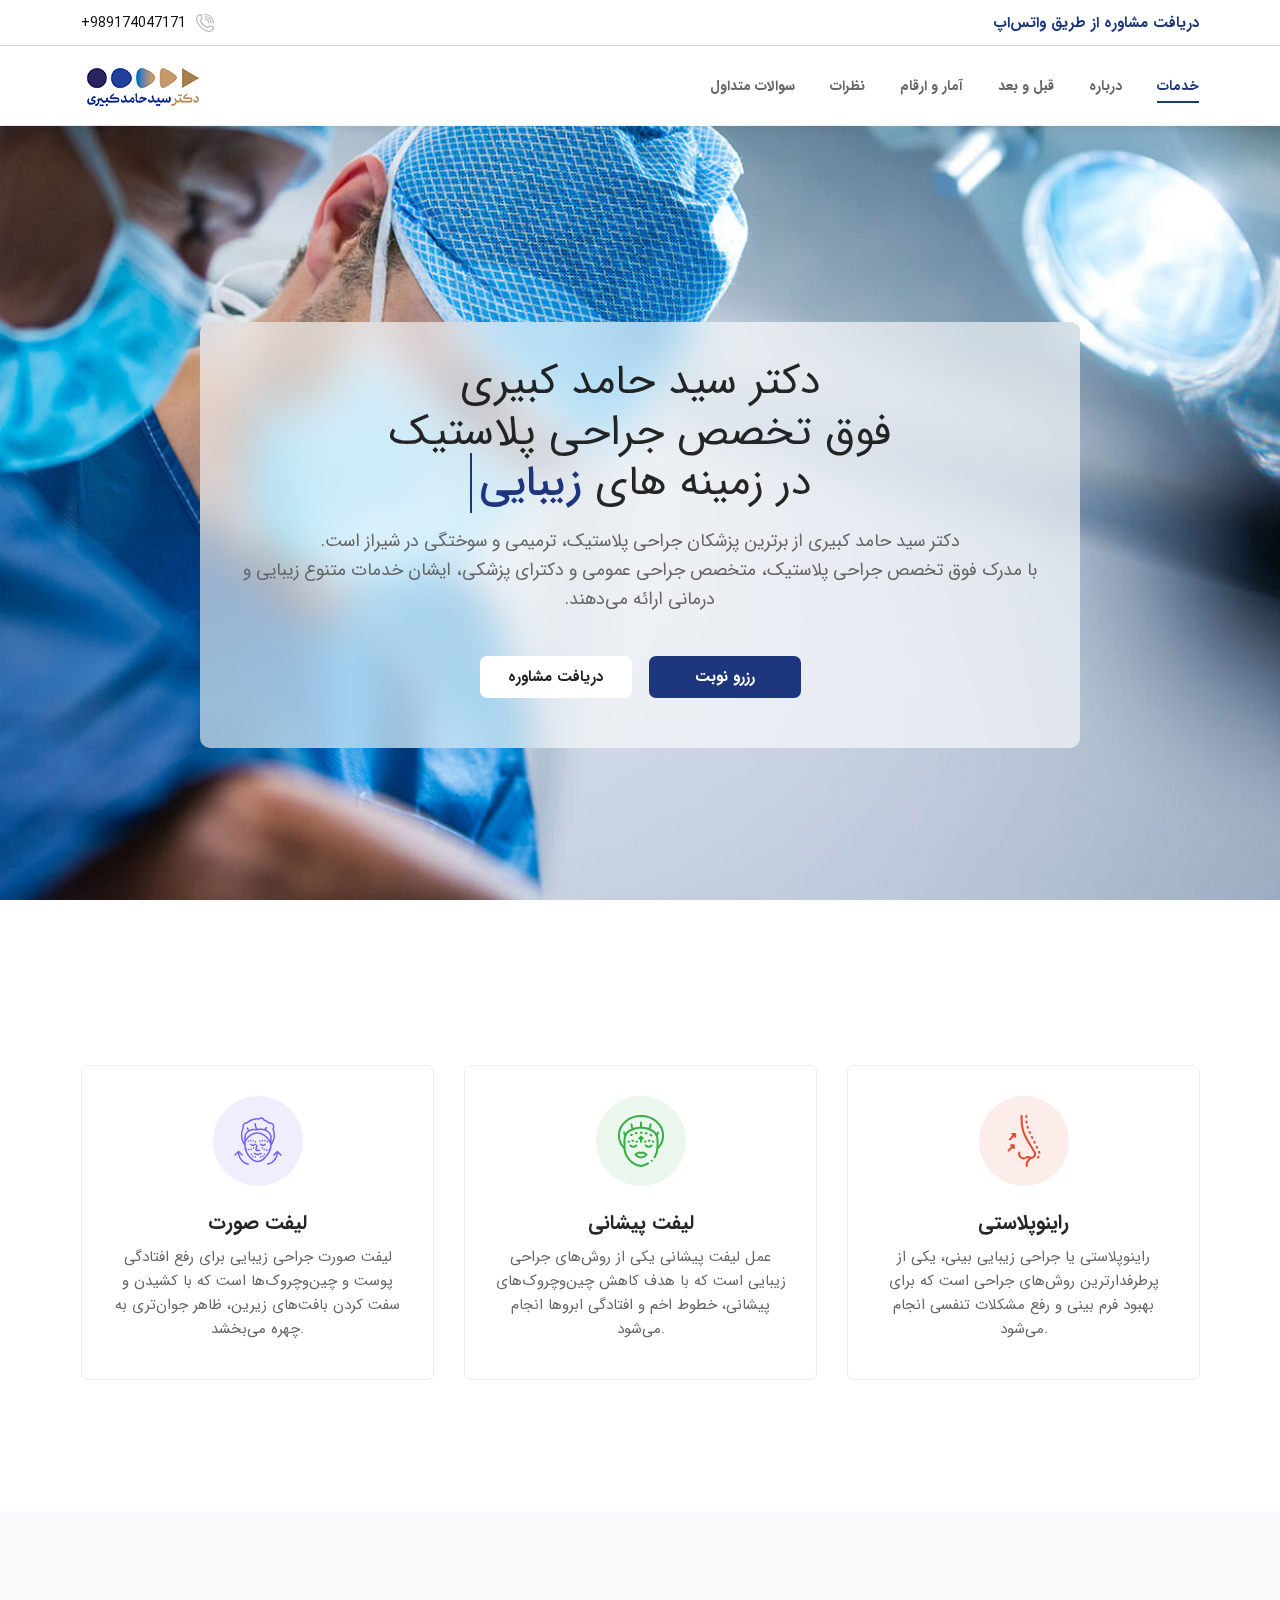
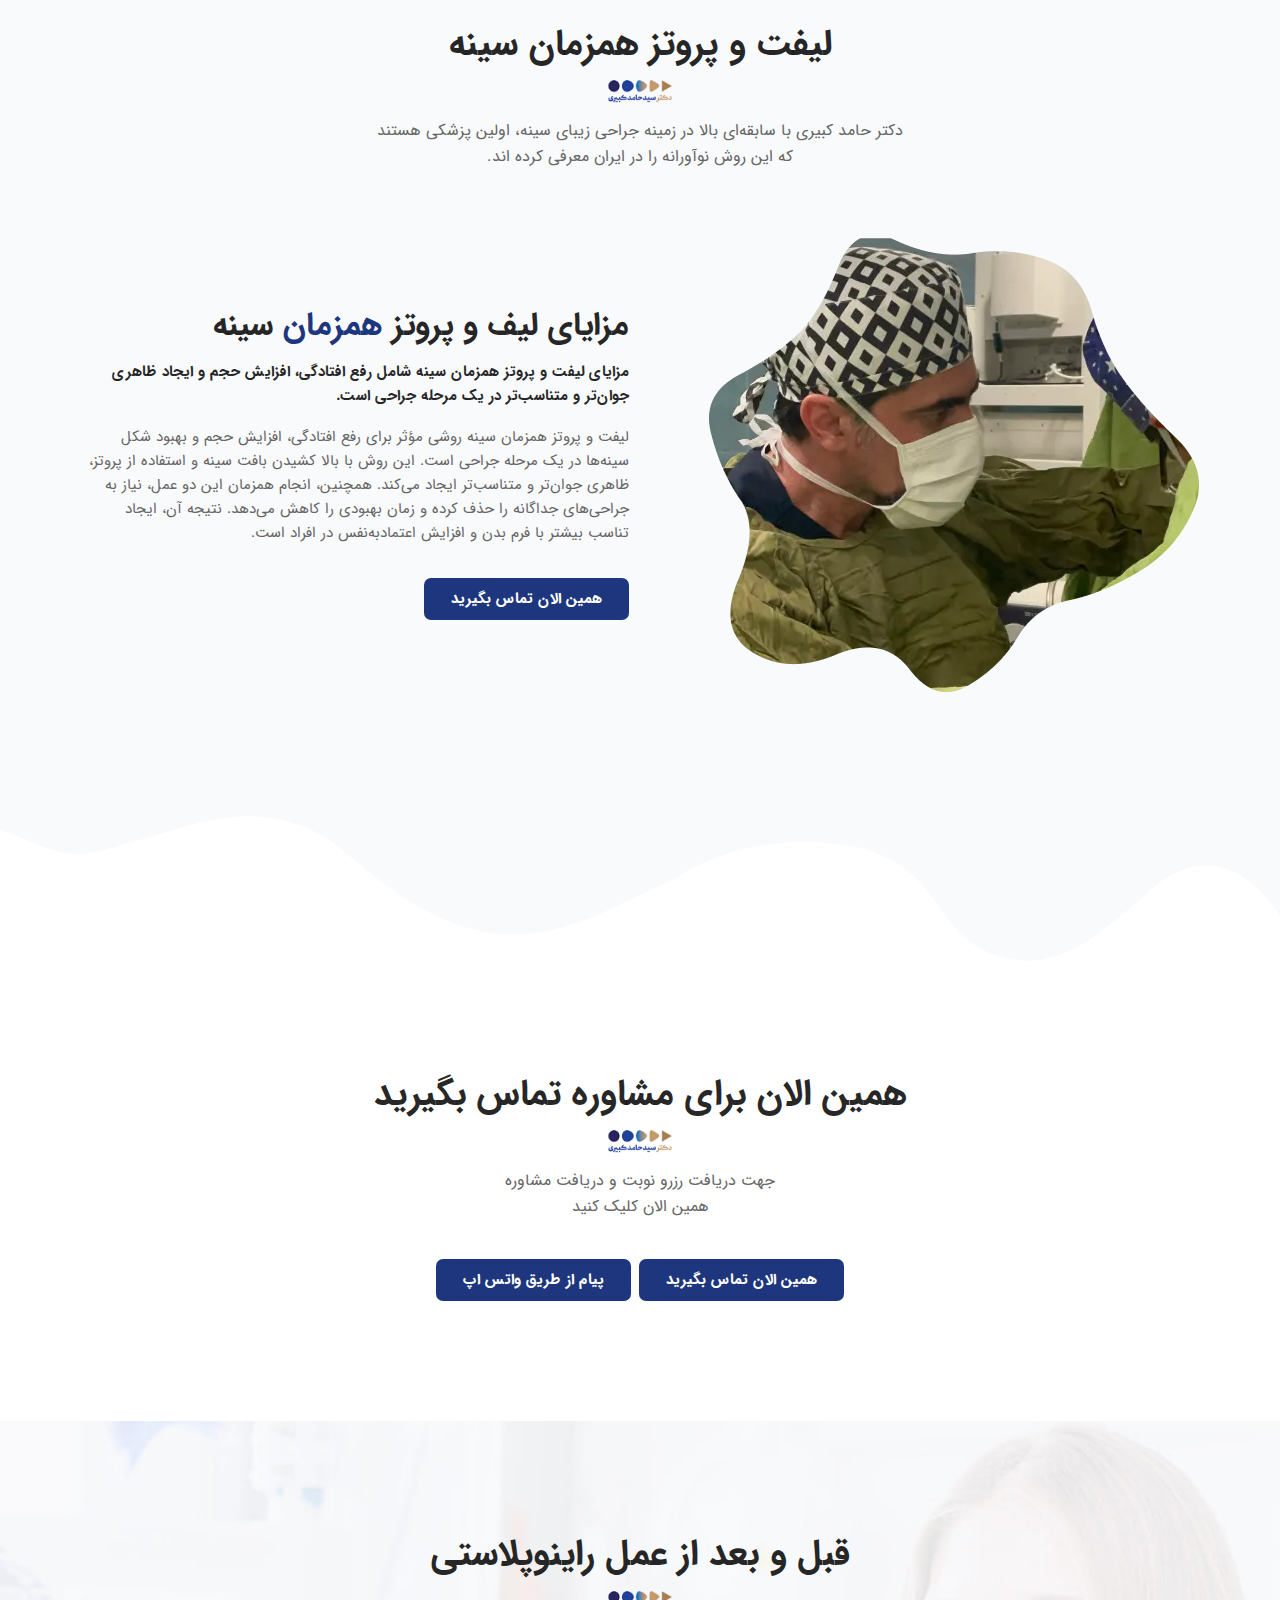
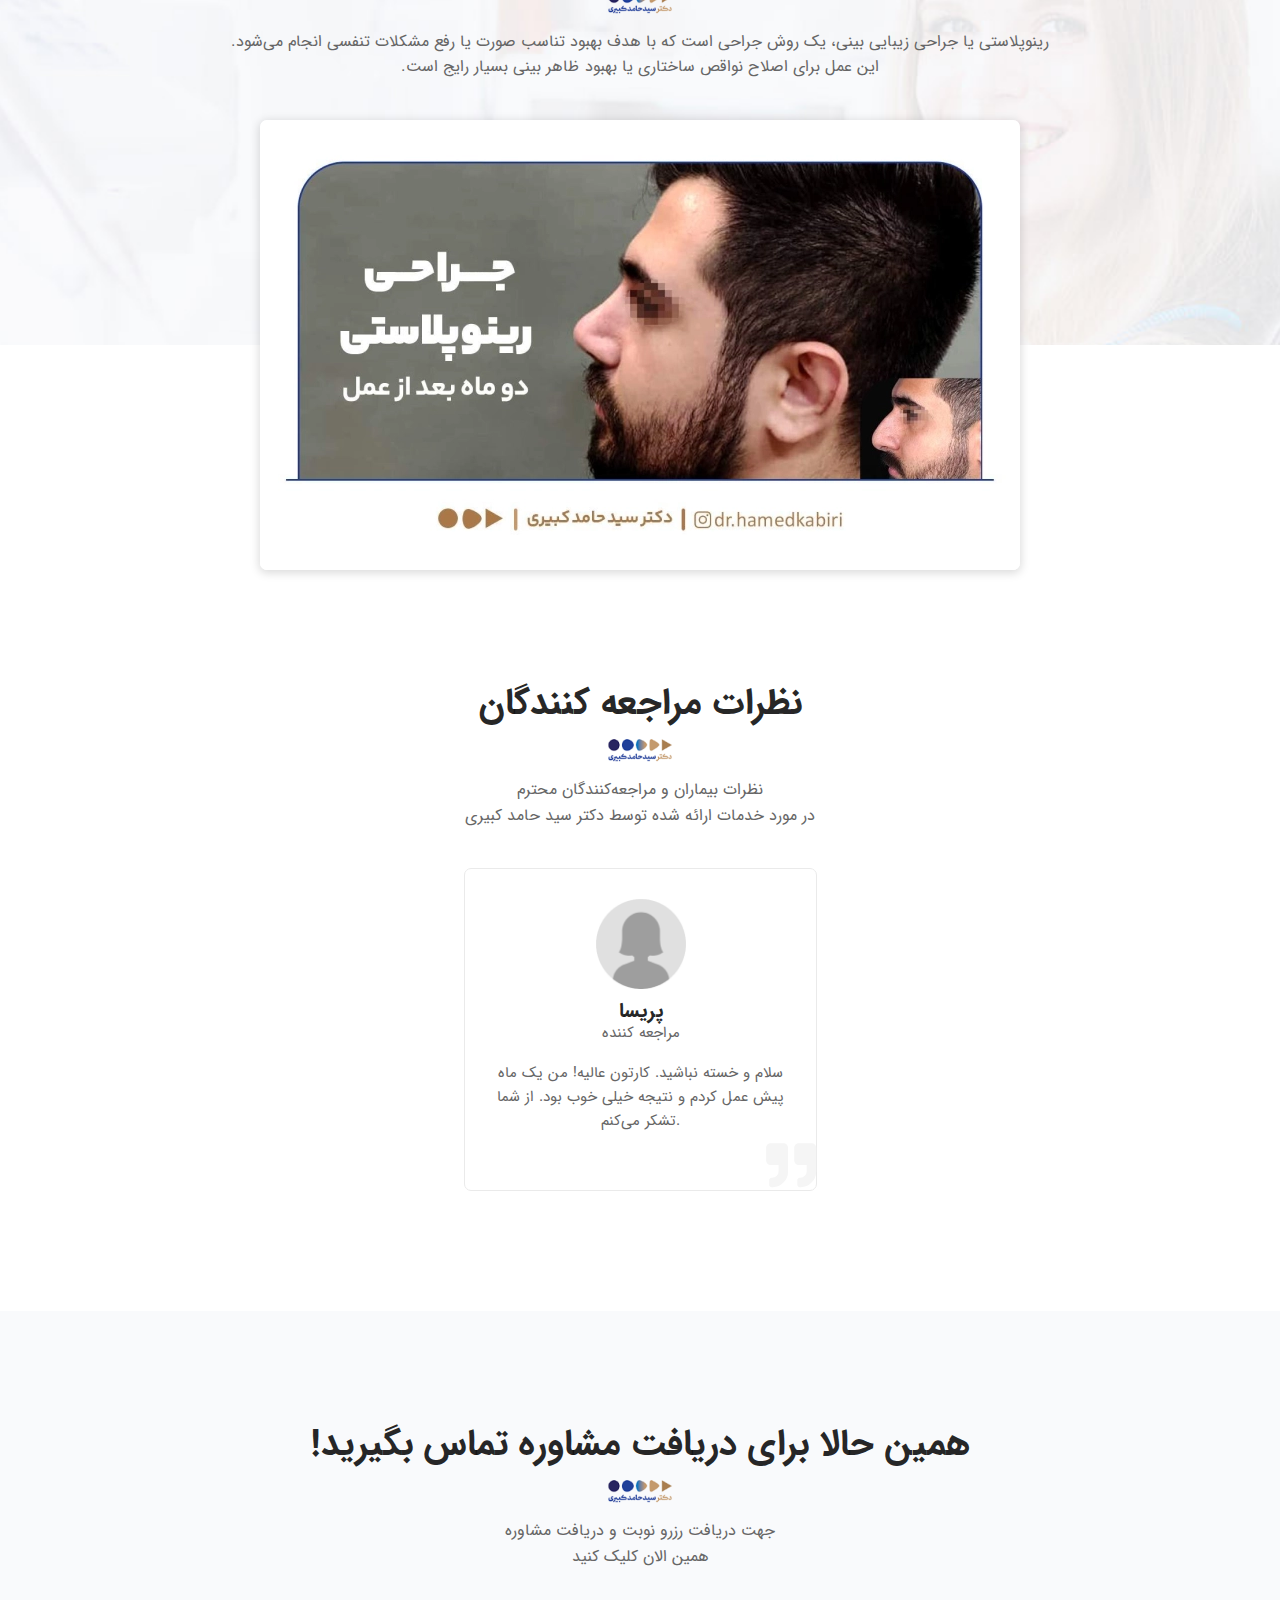
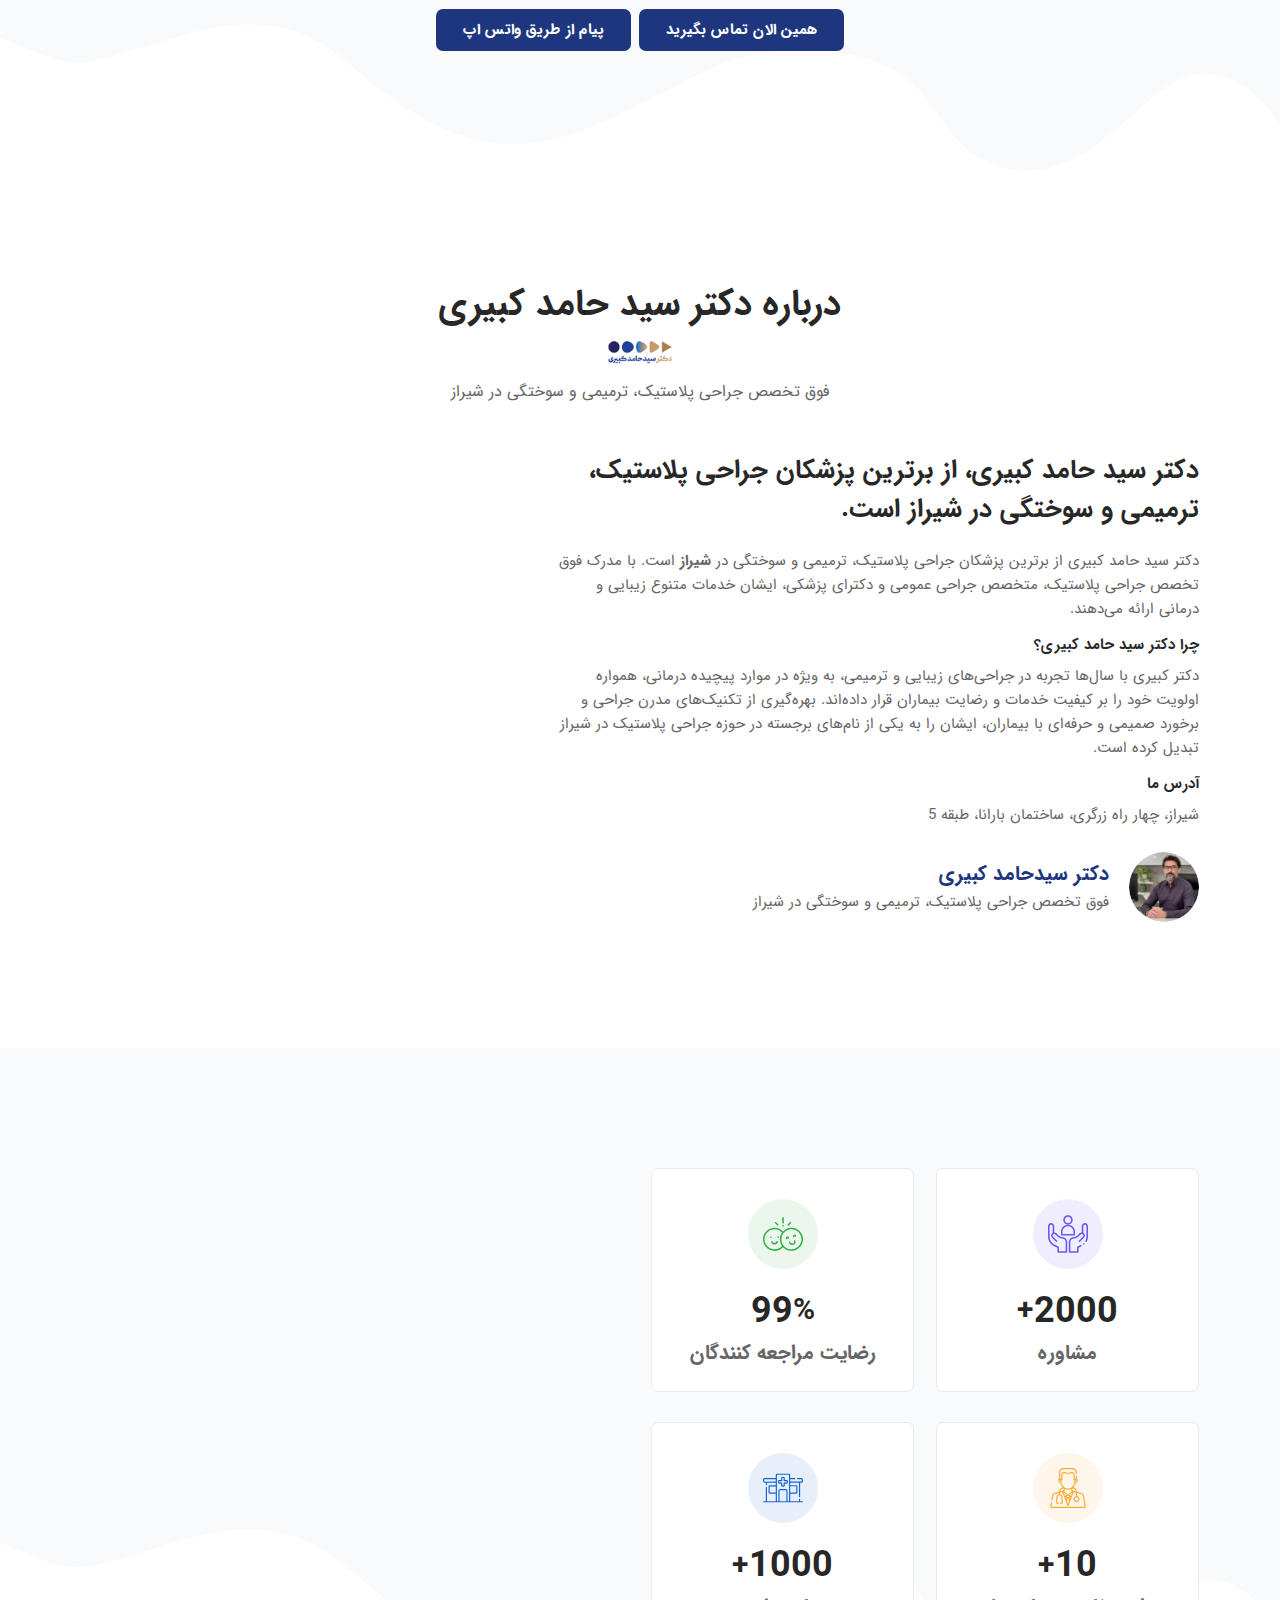
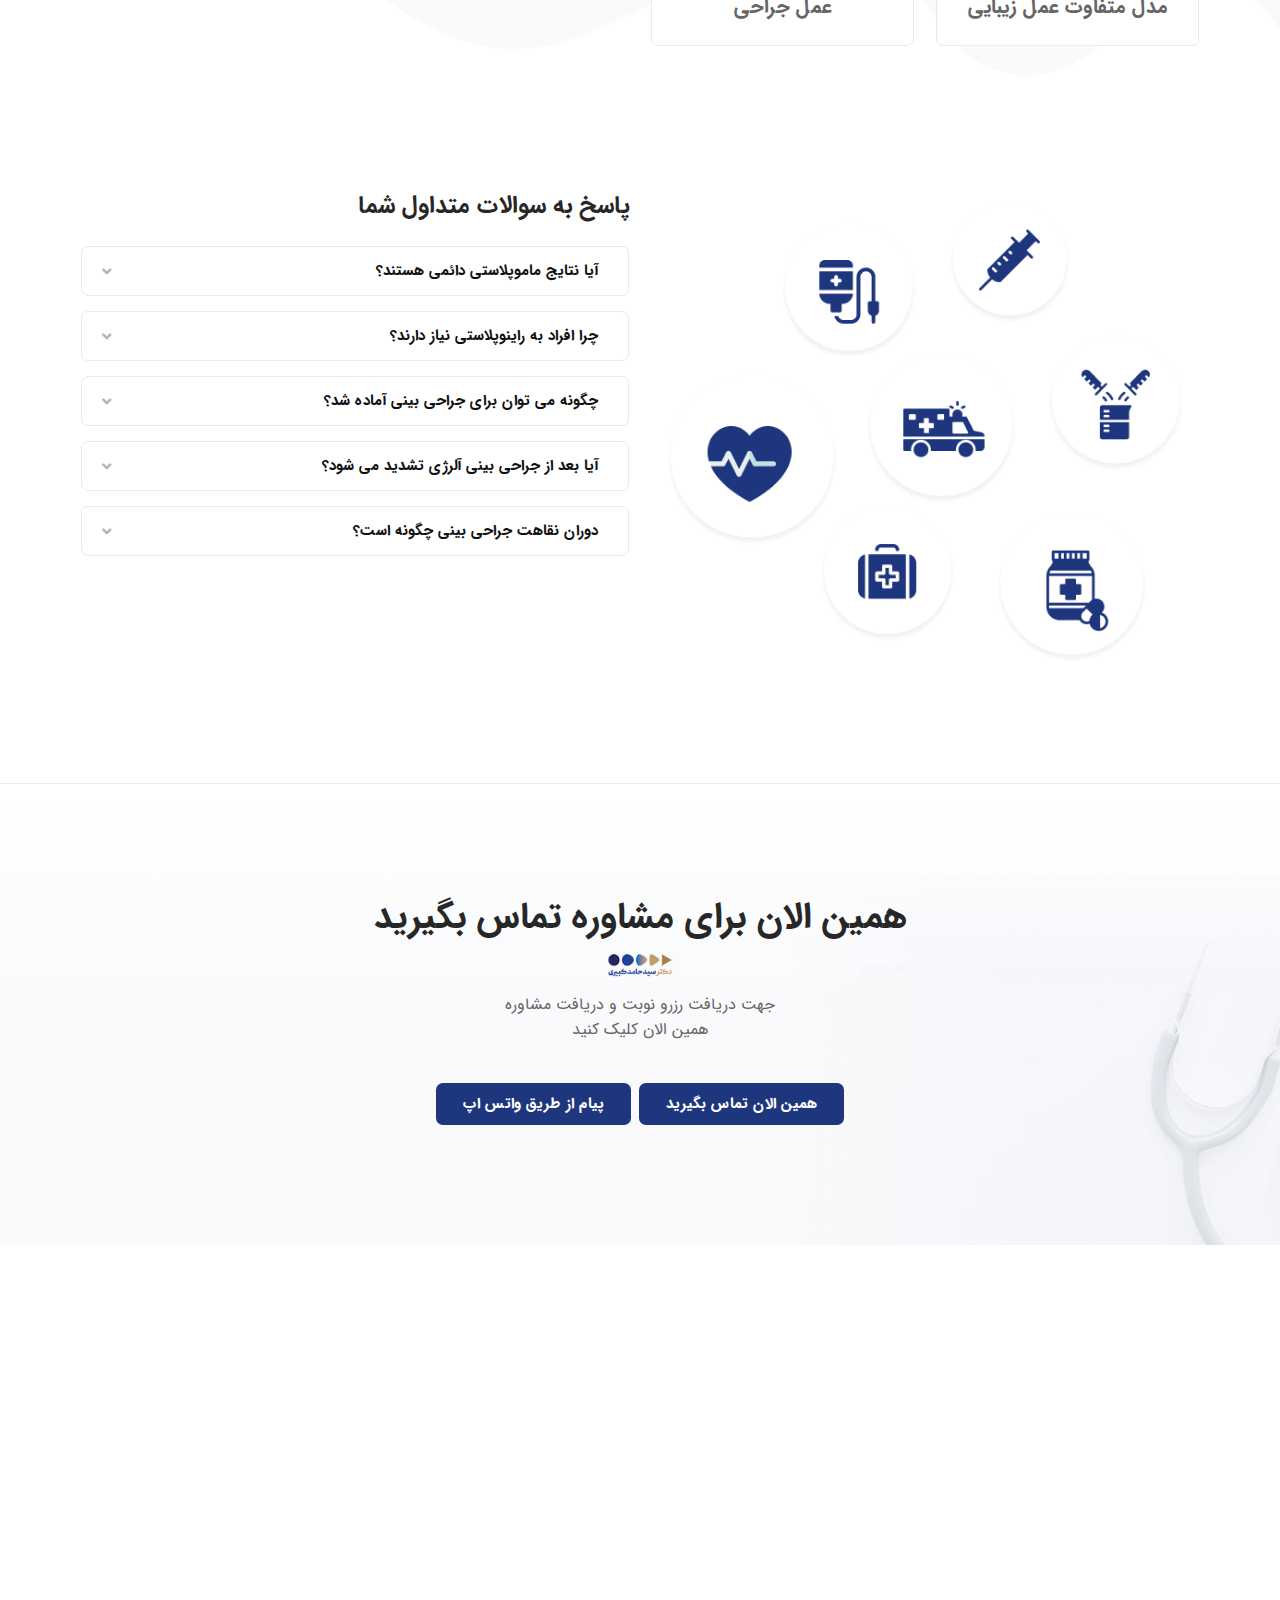
==== index.html @ f605af2a "first commit" ====
<!DOCTYPE html>
<html class="no-js" lang="en">
  <head>
    <!-- Meta Tags -->
    <meta charset="utf-8" />
    <meta http-equiv="x-ua-compatible" content="ie=edge" />
    <meta name="viewport" content="width=device-width, initial-scale=1" />
    <meta name="author" content="" />
    <!-- Page Title -->
    <title>دکتر حامد کبیری | فوق تخصص جراحی پلاستیک شیراز</title>
    <!-- Favicon Icon -->
    <link
      rel="icon"
      type="image/png"
      href="assets/img/favicon-96x96.png"
      sizes="96x96"
    />
    <link rel="icon" type="image/svg+xml" href="./assets/img/favicon.svg" />
    <link rel="shortcut icon" href="./assets/img/favicon.ico" />
    <link
      rel="apple-touch-icon"
      sizes="180x180"
      href="./assets/img/apple-touch-icon.png"
    />
    <meta name="apple-mobile-web-app-title" content="Dr. Kabiri" />
    <link rel="manifest" href="./assets/img/site.webmanifest" />
    <!-- Stylesheets -->
    <link rel="stylesheet" href="assets/css/bootstrap.min.css" />
    <link rel="stylesheet" href="assets/css/fontawesome.css" />
    <link rel="stylesheet" href="assets/css/slick.css" />
    <link rel="stylesheet" href="assets/css/lightgallery.min.css" />
    <link rel="stylesheet" href="assets/css/animate.css" />
    <link rel="stylesheet" href="assets/css/jQueryUi.min.css" />
    <link rel="stylesheet" href="assets/css/textRotate.css" />
    <link rel="stylesheet" href="assets/css/select2.min.css" />
    <link rel="stylesheet" href="assets/css/style.css" />
  </head>

  <body class="rtl">
    <div class="st-perloader">
      <div class="st-perloader-in">
        <div class="st-wave-first">
          <svg
            enable-background="new 0 0 300.08 300.08"
            viewBox="0 0 300.08 300.08"
            xmlns="http://www.w3.org/2000/svg"
          >
            <g>
              <path
                d="m293.26 184.14h-82.877l-12.692-76.138c-.546-3.287-3.396-5.701-6.718-5.701-.034 0-.061 0-.089 0-3.369.027-6.199 2.523-6.677 5.845l-12.507 87.602-14.874-148.69c-.355-3.43-3.205-6.056-6.643-6.138-.048 0-.096 0-.143 0-3.39 0-6.274 2.489-6.752 5.852l-19.621 137.368h-9.405l-12.221-42.782c-.866-3.028-3.812-5.149-6.8-4.944-3.13.109-5.777 2.332-6.431 5.395l-8.941 42.332h-73.049c-3.771 0-6.82 3.049-6.82 6.82 0 3.778 3.049 6.82 6.82 6.82h78.566c3.219 0 6.002-2.251 6.67-5.408l4.406-20.856 6.09 21.313c.839 2.939 3.526 4.951 6.568 4.951h20.46c3.396 0 6.274-2.489 6.752-5.845l12.508-87.596 14.874 148.683c.355 3.437 3.205 6.056 6.643 6.138h.143c3.39 0 6.274-2.489 6.752-5.845l14.227-99.599 6.397 38.362c.546 3.287 3.396 5.702 6.725 5.702h88.66c3.771 0 6.82-3.049 6.82-6.82-.001-3.772-3.05-6.821-6.821-6.821z"
              />
            </g>
          </svg>
        </div>
        <div class="st-wave-second">
          <svg
            enable-background="new 0 0 300.08 300.08"
            viewBox="0 0 300.08 300.08"
            xmlns="http://www.w3.org/2000/svg"
          >
            <g>
              <path
                d="m293.26 184.14h-82.877l-12.692-76.138c-.546-3.287-3.396-5.701-6.718-5.701-.034 0-.061 0-.089 0-3.369.027-6.199 2.523-6.677 5.845l-12.507 87.602-14.874-148.69c-.355-3.43-3.205-6.056-6.643-6.138-.048 0-.096 0-.143 0-3.39 0-6.274 2.489-6.752 5.852l-19.621 137.368h-9.405l-12.221-42.782c-.866-3.028-3.812-5.149-6.8-4.944-3.13.109-5.777 2.332-6.431 5.395l-8.941 42.332h-73.049c-3.771 0-6.82 3.049-6.82 6.82 0 3.778 3.049 6.82 6.82 6.82h78.566c3.219 0 6.002-2.251 6.67-5.408l4.406-20.856 6.09 21.313c.839 2.939 3.526 4.951 6.568 4.951h20.46c3.396 0 6.274-2.489 6.752-5.845l12.508-87.596 14.874 148.683c.355 3.437 3.205 6.056 6.643 6.138h.143c3.39 0 6.274-2.489 6.752-5.845l14.227-99.599 6.397 38.362c.546 3.287 3.396 5.702 6.725 5.702h88.66c3.771 0 6.82-3.049 6.82-6.82-.001-3.772-3.05-6.821-6.821-6.821z"
              />
            </g>
          </svg>
        </div>
      </div>
    </div>
    <!-- Start Header Section -->
    <header class="st-site-header st-style1 st-sticky-header">
      <div class="st-top-header">
        <div class="container">
          <div class="st-top-header-in">
            <a
              href="https://wa.me/989174047171"
              class="st-top-header-btn st-smooth-move"
              >دریافت مشاوره از طریق واتس‌اپ</a
            >
            <ul class="st-top-header-list">
              <li>
                <svg
                  enable-background="new 0 0 512.021 512.021"
                  viewBox="0 0 512.021 512.021"
                  xmlns="http://www.w3.org/2000/svg"
                >
                  <g>
                    <path
                      d="m367.988 512.021c-16.528 0-32.916-2.922-48.941-8.744-70.598-25.646-136.128-67.416-189.508-120.795s-95.15-118.91-120.795-189.508c-8.241-22.688-10.673-46.108-7.226-69.612 3.229-22.016 11.757-43.389 24.663-61.809 12.963-18.501 30.245-33.889 49.977-44.5 21.042-11.315 44.009-17.053 68.265-17.053 7.544 0 14.064 5.271 15.645 12.647l25.114 117.199c1.137 5.307-.494 10.829-4.331 14.667l-42.913 42.912c40.482 80.486 106.17 146.174 186.656 186.656l42.912-42.913c3.837-3.837 9.36-5.466 14.667-4.331l117.199 25.114c7.377 1.581 12.647 8.101 12.647 15.645 0 24.256-5.738 47.224-17.054 68.266-10.611 19.732-25.999 37.014-44.5 49.977-18.419 12.906-39.792 21.434-61.809 24.663-6.899 1.013-13.797 1.518-20.668 1.519zm-236.349-479.321c-31.995 3.532-60.393 20.302-79.251 47.217-21.206 30.265-26.151 67.49-13.567 102.132 49.304 135.726 155.425 241.847 291.151 291.151 34.641 12.584 71.867 7.64 102.132-13.567 26.915-18.858 43.685-47.256 47.217-79.251l-95.341-20.43-44.816 44.816c-4.769 4.769-12.015 6.036-18.117 3.168-95.19-44.72-172.242-121.772-216.962-216.962-2.867-6.103-1.601-13.349 3.168-18.117l44.816-44.816z"
                    />
                    <path
                      d="m496.02 272c-8.836 0-16-7.164-16-16 0-123.514-100.486-224-224-224-8.836 0-16-7.164-16-16s7.164-16 16-16c68.381 0 132.668 26.628 181.02 74.98s74.98 112.639 74.98 181.02c0 8.836-7.163 16-16 16z"
                    />
                    <path
                      d="m432.02 272c-8.836 0-16-7.164-16-16 0-88.224-71.776-160-160-160-8.836 0-16-7.164-16-16s7.164-16 16-16c105.869 0 192 86.131 192 192 0 8.836-7.163 16-16 16z"
                    />
                    <path
                      d="m368.02 272c-8.836 0-16-7.164-16-16 0-52.935-43.065-96-96-96-8.836 0-16-7.164-16-16s7.164-16 16-16c70.58 0 128 57.42 128 128 0 8.836-7.163 16-16 16z"
                    />
                  </g>
                </svg>
                <a href="tel:989174047171">989174047171+</a>
              </li>
            </ul>
          </div>
        </div>
      </div>
      <div class="st-main-header">
        <div class="container">
          <div class="st-main-header-in">
            <div class="st-main-header-left">
              <div class="st-nav">
                <ul class="st-nav-list st-onepage-nav">
                  <li><a href="#services" class="st-smooth-move">خدمات</a></li>
                  <li><a href="#about" class="st-smooth-move">درباره</a></li>

                  <li>
                    <a href="#beforeafter" class="st-smooth-move">قبل و بعد</a>
                  </li>
                  <li>
                    <a href="#stats" class="st-smooth-move">آمار و ارقام</a>
                  </li>
                  <li>
                    <a href="#testimonials" class="st-smooth-move">نظرات</a>
                  </li>
                  <li>
                    <a href="#faqs" class="st-smooth-move">سوالات متداول</a>
                  </li>
                </ul>
              </div>
            </div>
            <div class="st-main-header-right">
              <a class="st-site-branding" href="index.html"
                ><img src="assets/img/logo.png" alt="Nischinto"
              /></a>
            </div>
          </div>
        </div>
      </div>
    </header>
    <!-- End Header Section -->

    <div class="st-content">
      <!-- Start Hero Seciton -->
      <div class="st-height-b125 st-height-lg-b80"></div>
      <div
        class="st-hero st-style1 st-dynamic-bg st-bg st-fixed-bg"
        data-src="assets/img/hero-bg3-rtl.jpg"
      >
        <div class="container">
          <div class="st-hero-text st-style1 text-center">
            <h1 class="st-hero-title cd-headline clip cd-headline-style1">
              دکتر سید حامد کبیری
              <br />
              فوق تخصص جراحی پلاستیک
              <br />
              در زمینه های
              <span class="cd-words-wrapper">
                <b class="is-visible">زیبایی</b>
                <b class="is-hidden">سوختگی.</b>
                <b class="is-hidden">ترمیمی.</b>
              </span>
            </h1>
            <div class="st-hero-subtitle">
              دکتر سید حامد کبیری از برترین پزشکان جراحی پلاستیک، ترمیمی و
              سوختگی در شیراز است. <br />
              با مدرک فوق تخصص جراحی پلاستیک، متخصص جراحی عمومی و دکترای پزشکی،
              ایشان خدمات متنوع زیبایی و درمانی ارائه می‌دهند.
            </div>
            <div class="st-hero-btn-group">
              <a
                href="tel:+989174047171"
                class="st-btn st-style1 st-size-medium st-color1 st-smooth-move"
                >رزرو نوبت</a
              >
              <a
                href="https://wa.me/989174047171"
                class="st-btn st-style1 st-size-medium st-color3 st-smooth-move"
                >دریافت مشاوره</a
              >
            </div>
          </div>
        </div>
      </div>
      <!-- End Hero Seciton -->

      <!-- Start Feature Seciton -->
      <section id="services">
        <div class="st-height-b120 st-height-lg-b80"></div>
        <div class="container">
          <div class="st-slider st-style2 st-pricing-wrap">
            <div
              class="slick-container"
              data-autoplay="0"
              data-loop="1"
              data-speed="600"
              data-center="0"
              data-slides-per-view="responsive"
              data-xs-slides="1"
              data-sm-slides="2"
              data-md-slides="3"
              data-lg-slides="3"
              data-add-slides="3"
            >
              <div class="slick-wrapper">
                <div class="slick-slide-in">
                  <div class="st-iconbox st-style1">
                    <div class="st-iconbox-icon st-purple-box">
                      <svg
                        xmlns="http://www.w3.org/2000/svg"
                        version="1.1"
                        xmlns:xlink="http://www.w3.org/1999/xlink"
                        width="52"
                        height="52"
                        x="0"
                        y="0"
                        viewBox="0 0 96 96"
                        style="enable-background: new 0 0 512 512"
                        xml:space="preserve"
                        class=""
                      >
                        <g>
                          <path
                            d="m13.267 70.276 5.393 5.394 1.95-1.953-7.439-7.44c-.517-.517-1.433-.521-1.95.004l-7.438 7.44 1.949 1.946 4.829-4.829C12.027 81.234 20.413 92 30.976 92v-2.757c-9.056 0-16.479-9.825-17.709-18.967zM84.777 66.357a1.379 1.379 0 0 0-1.95 0l-7.438 7.436 1.95 1.953 5.045-5.045c-1.4 9.018-8.732 18.541-17.647 18.541V92c10.623 0 19.048-10.891 20.44-21.343l5.091 5.089 1.95-1.953zM44.828 53.69l-2.524-1.106c-.549 1.246-1.971 2.086-3.538 2.086-1.569 0-2.991-.84-3.539-2.086l-2.524 1.106c.993 2.269 3.373 3.738 6.063 3.738 2.685-.001 5.065-1.466 6.062-3.738zM56.96 54.67c-1.572 0-2.978-.833-3.499-2.068l-2.542 1.07c.961 2.28 3.332 3.756 6.041 3.756 2.688 0 5.068-1.465 6.064-3.738L60.5 52.584c-.549 1.246-1.971 2.086-3.54 2.086zM41.392 69.024l-1.749 2.133c2.364 1.939 5.09 2.962 7.879 2.962 2.79 0 5.515-1.023 7.879-2.962l-1.749-2.133c-3.729 3.06-8.53 3.06-12.26 0zM40.593 46.361a12.88 12.88 0 0 0-2.661-.686l-.399 2.729c.698.101 1.406.284 2.1.542zM35.589 48.293l-.108-2.757c-.91.036-1.822.169-2.713.388l.668 2.678a10.45 10.45 0 0 1 2.153-.309zM45.005 48.925a15.957 15.957 0 0 0-2.21-1.533l-1.373 2.391c.634.366 1.246.793 1.835 1.275zM31.584 49.248l-1.127-2.513c-.802.359-1.596.804-2.359 1.332l1.562 2.269a12.47 12.47 0 0 1 1.924-1.088zM53.395 49.248l-1.127-2.513c-.802.359-1.596.804-2.359 1.332l1.562 2.269c.619-.424 1.261-.79 1.924-1.088zM66.816 48.925a15.957 15.957 0 0 0-2.21-1.533l-1.373 2.391c.634.366 1.246.793 1.835 1.275zM62.403 46.361a12.88 12.88 0 0 0-2.661-.686l-.399 2.729c.698.101 1.406.284 2.1.542zM57.4 48.293l-.108-2.757c-.91.036-1.822.169-2.713.388l.668 2.678a10.44 10.44 0 0 1 2.153-.309zM31.635 62.472c-.607 0-1.215-.05-1.817-.151l-.449 2.722c.752.122 1.508.187 2.266.187l.441-.007-.072-2.758zM39.262 62.849a15.504 15.504 0 0 0 2.083-1.713l-1.924-1.975c-.539.524-1.11.998-1.713 1.411zM37.128 64.048l-1.127-2.513c-.671.298-1.366.531-2.068.686l.6 2.693c.88-.198 1.755-.489 2.595-.866zM57.508 60.601a14.062 14.062 0 0 1-1.557-1.609l-2.126 1.752c.58.707 1.203 1.35 1.861 1.932zM61.055 62.748a11.124 11.124 0 0 1-1.96-.962l-1.454 2.341c.779.485 1.603.89 2.452 1.206zM64.751 63.409c-.605 0-1.212-.05-1.817-.154l-.47 2.714c.759.133 1.524.198 2.287.198l.44-.007-.076-2.757zM36.6 71.132l-2.625.847c.294.916.695 1.774 1.19 2.546l2.323-1.486a8.21 8.21 0 0 1-.888-1.907zM38.67 74.421l-1.824 2.068a8.995 8.995 0 0 0 2.448 1.544l1.07-2.542a5.925 5.925 0 0 1-.948-.503 6.422 6.422 0 0 1-.746-.567zM42.128 75.969l-.356 2.736c.442.057.892.086 1.361.09.422 0 .847-.025 1.277-.072l-.312-2.743a7.898 7.898 0 0 1-1.97-.011zM58.308 72.924l2.345 1.451c.452-.732.82-1.537 1.097-2.395l-2.625-.847a8.086 8.086 0 0 1-.817 1.791zM56.299 74.992a5.946 5.946 0 0 1-.827.452l1.138 2.513a9.355 9.355 0 0 0 1.194-.653c.431-.28.833-.596 1.208-.933l-1.849-2.047a6.739 6.739 0 0 1-.864.668zM51.63 75.979l-.312 2.743c.429.047.855.072 1.277.072.521 0 1.032-.036 1.537-.111l-.402-2.729a8.048 8.048 0 0 1-2.1.025z"
                            fill="#7062f4"
                            opacity="1"
                            data-original="#000000"
                          ></path>
                          <path
                            d="M73.11 55.831c4.085-5.424 6.256-11.915 6.256-18.822 0-3.871-.68-7.594-2.023-11.077a8.144 8.144 0 0 0 .993-2.966c.619-4.61-2.278-8.732-6.739-9.587a9.384 9.384 0 0 0-3.016-.097 30.7 30.7 0 0 0-8.893-5.461 5.49 5.49 0 0 0-4.583-3.763c-1.781-.251-3.494.32-4.722 1.544a30.545 30.545 0 0 0-2.513-.09 31.534 31.534 0 0 0-20.442 7.54c-4.228.212-7.777 3.415-8.37 7.655-.154 1.124-.1 2.233.158 3.239a31.033 31.033 0 0 0-2.844 13.062c0 6.907 2.171 13.399 6.256 18.822v.649c0 9.156 5.91 20.552 13.742 26.505 3.696 2.844 7.673 4.344 11.499 4.344 4.395 0 8.7-2.811 11.551-5.177 6.804-5.773 13.69-16.444 13.69-25.672zM22.703 38.66c-.043.42-.083.865-.083 1.311v10.786c-2.285-4.164-3.492-8.838-3.492-13.748 0-4.33.942-8.488 2.8-12.355a1.37 1.37 0 0 0 .059-1.048c-.255-.74-.325-1.612-.199-2.52a6.152 6.152 0 0 1 6.082-5.285h.067c.352.018.67-.118.924-.345a28.79 28.79 0 0 1 19.006-7.185c1.002 0 1.966.032 2.932.144.481.032.962-.151 1.257-.546.619-.826 1.612-1.235 2.686-1.077a2.771 2.771 0 0 1 2.422 2.291c.083.481.417.887.876 1.059a28.076 28.076 0 0 1 9.186 5.633c.336.305.797.431 1.241.327.806-.18 1.709-.183 2.608-.014 3.052.585 4.955 3.325 4.528 6.513a5.431 5.431 0 0 1-.932 2.402 1.385 1.385 0 0 0-.144 1.318c1.381 3.339 2.081 6.933 2.081 10.689 0 4.907-1.206 9.581-3.492 13.746V39.881c-.041-4.107-2.447-8.01-6.8-11.005-.419-.28-1.803-1.15-3.841-2.018 1.34-1.214 2.365-2.456 3.065-3.763l-2.431-1.3c-.725 1.355-1.938 2.661-3.64 3.981a24.967 24.967 0 0 0-4.108-.846c-3.741-.47-6.131.079-8.046.524-.094.022-.16.035-.251.055-1.332-2.276-3.35-6.468-2.765-10.17l-2.725-.431c-.61 3.86.908 7.872 2.421 10.746-3.202-.623-7.473-.76-11.435 1.386-.321.151-.601.377-.915.543L29.1 22.707l-2.445 1.278 2.613 5.007c-.177.122-.38.202-.554.328-2.075 1.537-3.655 3.321-4.669 5.256a10.832 10.832 0 0 0-1.342 4.084zm47.649 17.819c0 1.923-.401 4.049-1.095 6.243l-.088-.215c-.697.287-1.406.503-2.118.653l.574 2.7c.179-.039.349-.119.528-.164-2.249 5.228-6.034 10.547-10.507 14.342-3.519 2.923-6.991 4.531-9.777 4.531-3.214 0-6.608-1.303-9.824-3.777-5.063-3.848-9.204-10.141-11.254-16.446.074.026.144.07.217.095l.898-2.607a14.042 14.042 0 0 1-2.003-.879c-.304-1.527-.517-3.037-.517-4.478V49.14c4.038-6.764 11.958-14.506 21.331-14.506 11.245 0 20.367 9.745 23.636 19.442v2.403zm.008-9.068c-4.772-8.405-13.396-15.534-23.643-15.534-8.918 0-16.525 6.074-21.338 12.424V39.97c0-.352.036-.704.065-1.002a8.137 8.137 0 0 1 1.02-3.066c.844-1.609 2.153-3.077 3.885-4.359 1.057-.772 2.197-1.447 3.633-2.136 3.542-1.914 7.632-1.519 10.716-.808 1.1-.004 2.14-.208 3.237-.46 1.795-.413 3.826-.88 7.097-.474 5.217.614 9.041 3.027 9.752 3.501 3.565 2.452 5.546 5.558 5.578 8.728v7.517z"
                            fill="#7062f4"
                            opacity="1"
                            data-original="#000000"
                          ></path>
                          <path
                            d="M42.794 63.847a1.39 1.39 0 0 0 .076.822c.07.165.732 1.659 2.393 2.187.374.118.758.176 1.153.176.79 0 1.623-.237 2.492-.704l2.298.478.56-2.7-2.816-.586a1.406 1.406 0 0 0-1.016.183c-.741.47-1.391.653-1.82.528a1.102 1.102 0 0 1-.506-.345l1.953-9.023-2.697-.582z"
                            fill="#7062f4"
                            opacity="1"
                            data-original="#000000"
                          ></path>
                        </g>
                      </svg>
                    </div>
                    <h2 class="st-iconbox-title">لیفت صورت</h2>
                    <div class="st-iconbox-text">
                      لیفت صورت جراحی زیبایی برای رفع افتادگی پوست و
                      چین‌وچروک‌ها است که با کشیدن و سفت کردن بافت‌های زیرین،
                      ظاهر جوان‌تری به چهره می‌بخشد.
                    </div>
                  </div>
                  <div class="st-height-b0 st-height-lg-b30"></div>
                </div>
                <!-- .slick-slide-in -->
                <div class="slick-slide-in">
                  <div class="st-iconbox st-style1">
                    <div class="st-iconbox-icon st-green-box">
                      <svg
                        xmlns="http://www.w3.org/2000/svg"
                        version="1.1"
                        xmlns:xlink="http://www.w3.org/1999/xlink"
                        width="52"
                        height="52"
                        x="0"
                        y="0"
                        viewBox="0 0 682.667 682.667"
                        style="enable-background: new 0 0 512 512"
                        xml:space="preserve"
                        class=""
                      >
                        <g>
                          <defs>
                            <clipPath id="a" clipPathUnits="userSpaceOnUse">
                              <path
                                d="M0 512h512V0H0Z"
                                fill="#37af47"
                                opacity="1"
                                data-original="#000000"
                                class=""
                              ></path>
                            </clipPath>
                          </defs>
                          <g
                            clip-path="url(#a)"
                            transform="matrix(1.33333 0 0 -1.33333 0 682.667)"
                          >
                            <path
                              d="M0 0c34.126 33.692 54.851 78.044 54.851 126.638 0 105.396-97.493 190.836-217.757 190.836-120.263 0-217.756-85.44-217.756-190.836 0-48.593 20.723-92.943 54.847-126.634"
                              style="
                                stroke-width: 20;
                                stroke-linecap: round;
                                stroke-linejoin: round;
                                stroke-miterlimit: 10;
                                stroke-dasharray: none;
                                stroke-opacity: 1;
                              "
                              transform="translate(418.906 184.526)"
                              fill="none"
                              stroke="#37af47"
                              stroke-width="20"
                              stroke-linecap="round"
                              stroke-linejoin="round"
                              stroke-miterlimit="10"
                              stroke-dasharray="none"
                              stroke-opacity=""
                              data-original="#000000"
                              opacity="1"
                              class=""
                            ></path>
                            <path
                              d="M0 0c0-16.726 5.642-32.121 15.129-44.389"
                              style="
                                stroke-width: 20;
                                stroke-linecap: round;
                                stroke-linejoin: round;
                                stroke-miterlimit: 10;
                                stroke-dasharray: none;
                                stroke-opacity: 1;
                              "
                              transform="translate(161.917 418.6)"
                              fill="none"
                              stroke="#37af47"
                              stroke-width="20"
                              stroke-linecap="round"
                              stroke-linejoin="round"
                              stroke-miterlimit="10"
                              stroke-dasharray="none"
                              stroke-opacity=""
                              data-original="#000000"
                              opacity="1"
                              class=""
                            ></path>
                            <path
                              d="M0 0c0-16.726-5.642-32.121-15.129-44.389"
                              style="
                                stroke-width: 20;
                                stroke-linecap: round;
                                stroke-linejoin: round;
                                stroke-miterlimit: 10;
                                stroke-dasharray: none;
                                stroke-opacity: 1;
                              "
                              transform="translate(350.082 418.6)"
                              fill="none"
                              stroke="#37af47"
                              stroke-width="20"
                              stroke-linecap="round"
                              stroke-linejoin="round"
                              stroke-miterlimit="10"
                              stroke-dasharray="none"
                              stroke-opacity=""
                              data-original="#000000"
                              opacity="1"
                              class=""
                            ></path>
                            <path
                              d="M0 0c2.913-10.382 7.602-19.782 13.644-27.964"
                              style="
                                stroke-width: 20;
                                stroke-linecap: round;
                                stroke-linejoin: round;
                                stroke-miterlimit: 10;
                                stroke-dasharray: none;
                                stroke-opacity: 1;
                              "
                              transform="translate(89.155 340.214)"
                              fill="none"
                              stroke="#37af47"
                              stroke-width="20"
                              stroke-linecap="round"
                              stroke-linejoin="round"
                              stroke-miterlimit="10"
                              stroke-dasharray="none"
                              stroke-opacity=""
                              data-original="#000000"
                              opacity="1"
                              class=""
                            ></path>
                            <path
                              d="M0 0c-2.934-10.457-7.669-19.918-13.776-28.142"
                              style="
                                stroke-width: 20;
                                stroke-linecap: round;
                                stroke-linejoin: round;
                                stroke-miterlimit: 10;
                                stroke-dasharray: none;
                                stroke-opacity: 1;
                              "
                              transform="translate(422.845 340.214)"
                              fill="none"
                              stroke="#37af47"
                              stroke-width="20"
                              stroke-linecap="round"
                              stroke-linejoin="round"
                              stroke-miterlimit="10"
                              stroke-dasharray="none"
                              stroke-opacity=""
                              data-original="#000000"
                              opacity="1"
                              class=""
                            ></path>
                            <path
                              d="M0 0c-21.035-12.538-44.793-21.156-70.346-24.786v0c-93.456 13.274-162.905 93.284-162.905 187.677v68.618c0 40.281 22.424 77.346 58.314 95.636 65.515 33.386 143.666 33.386 209.181 0 35.89-18.29 58.315-55.355 58.315-95.636v-68.618c0-36.636-10.462-71.106-28.729-100.348"
                              style="
                                stroke-width: 20;
                                stroke-linecap: round;
                                stroke-linejoin: round;
                                stroke-miterlimit: 10;
                                stroke-dasharray: none;
                                stroke-opacity: 1;
                              "
                              transform="translate(326.346 34.786)"
                              fill="none"
                              stroke="#37af47"
                              stroke-width="20"
                              stroke-linecap="round"
                              stroke-linejoin="round"
                              stroke-miterlimit="10"
                              stroke-dasharray="none"
                              stroke-opacity=""
                              data-original="#000000"
                              opacity="1"
                              class=""
                            ></path>
                            <path
                              d="M0 0c-15.94-15.94-41.785-15.94-57.725 0"
                              style="
                                stroke-width: 20;
                                stroke-linecap: round;
                                stroke-linejoin: round;
                                stroke-miterlimit: 10;
                                stroke-dasharray: none;
                                stroke-opacity: 1;
                              "
                              transform="translate(360.255 211.696)"
                              fill="none"
                              stroke="#37af47"
                              stroke-width="20"
                              stroke-linecap="round"
                              stroke-linejoin="round"
                              stroke-miterlimit="10"
                              stroke-dasharray="none"
                              stroke-opacity=""
                              data-original="#000000"
                              opacity="1"
                              class=""
                            ></path>
                            <path
                              d="M0 0v0a63.916 63.916 0 0 0-47.014 20.615l-6.657 7.228 17.538 13.193A32.305 32.305 0 0 0 0 42.864v0a32.305 32.305 0 0 0 36.133-1.828l17.538-13.193-6.657-7.228A63.916 63.916 0 0 0 0 0Z"
                              style="
                                stroke-width: 20;
                                stroke-linecap: round;
                                stroke-linejoin: round;
                                stroke-miterlimit: 10;
                                stroke-dasharray: none;
                                stroke-opacity: 1;
                              "
                              transform="translate(256 94.338)"
                              fill="none"
                              stroke="#37af47"
                              stroke-width="20"
                              stroke-linecap="round"
                              stroke-linejoin="round"
                              stroke-miterlimit="10"
                              stroke-dasharray="none"
                              stroke-opacity=""
                              data-original="#000000"
                              opacity="1"
                              class=""
                            ></path>
                            <path
                              d="M0 0v48.082"
                              style="
                                stroke-width: 20;
                                stroke-linecap: round;
                                stroke-linejoin: round;
                                stroke-miterlimit: 10;
                                stroke-dasharray: none;
                                stroke-opacity: 1;
                              "
                              transform="translate(256.127 388.75)"
                              fill="none"
                              stroke="#37af47"
                              stroke-width="20"
                              stroke-linecap="round"
                              stroke-linejoin="round"
                              stroke-miterlimit="10"
                              stroke-dasharray="none"
                              stroke-opacity=""
                              data-original="#000000"
                              opacity="1"
                              class=""
                            ></path>
                            <path
                              d="M0 0c-62.943 35.046-140.158 35.046-203.101 0"
                              style="
                                stroke-width: 20;
                                stroke-linecap: round;
                                stroke-linejoin: round;
                                stroke-miterlimit: 4;
                                stroke-dasharray: 9.163, 40.316;
                                stroke-dashoffset: 0;
                                stroke-opacity: 1;
                              "
                              transform="translate(357.55 311.732)"
                              fill="none"
                              stroke="#37af47"
                              stroke-width="20"
                              stroke-linecap="round"
                              stroke-linejoin="round"
                              stroke-miterlimit="4"
                              stroke-dasharray="9.163, 40.316"
                              stroke-dashoffset="0"
                              stroke-opacity=""
                              data-original="#000000"
                              opacity="1"
                              class=""
                            ></path>
                            <path
                              d="M0 0a83.385 83.385 0 0 0 4.063 2.117"
                              style="
                                stroke-width: 20;
                                stroke-linecap: round;
                                stroke-linejoin: round;
                                stroke-miterlimit: 4;
                                stroke-dasharray: none;
                                stroke-opacity: 1;
                              "
                              transform="translate(296.466 248.989)"
                              fill="none"
                              stroke="#37af47"
                              stroke-width="20"
                              stroke-linecap="round"
                              stroke-linejoin="round"
                              stroke-miterlimit="4"
                              stroke-dasharray="none"
                              stroke-opacity=""
                              data-original="#000000"
                              opacity="1"
                              class=""
                            ></path>
                            <path
                              d="M0 0a83.753 83.753 0 0 0 24.424-2.477"
                              style="
                                stroke-width: 20;
                                stroke-linecap: round;
                                stroke-linejoin: round;
                                stroke-miterlimit: 4;
                                stroke-dasharray: 7.697, 33.869;
                                stroke-dashoffset: 0;
                                stroke-opacity: 1;
                              "
                              transform="translate(333.133 259.388)"
                              fill="none"
                              stroke="#37af47"
                              stroke-width="20"
                              stroke-linecap="round"
                              stroke-linejoin="round"
                              stroke-miterlimit="4"
                              stroke-dasharray="7.697, 33.869"
                              stroke-dashoffset="0"
                              stroke-opacity=""
                              data-original="#000000"
                              opacity="1"
                              class=""
                            ></path>
                            <path
                              d="M0 0a83.385 83.385 0 0 0 4.063-2.117"
                              style="
                                stroke-width: 20;
                                stroke-linecap: round;
                                stroke-linejoin: round;
                                stroke-miterlimit: 4;
                                stroke-dasharray: none;
                                stroke-opacity: 1;
                              "
                              transform="translate(373.437 251.106)"
                              fill="none"
                              stroke="#37af47"
                              stroke-width="20"
                              stroke-linecap="round"
                              stroke-linejoin="round"
                              stroke-miterlimit="4"
                              stroke-dasharray="none"
                              stroke-opacity=""
                              data-original="#000000"
                              opacity="1"
                              class=""
                            ></path>
                            <path
                              d="M0 0c15.94-15.94 41.785-15.94 57.726 0"
                              style="
                                stroke-width: 20;
                                stroke-linecap: round;
                                stroke-linejoin: round;
                                stroke-miterlimit: 10;
                                stroke-dasharray: none;
                                stroke-opacity: 1;
                              "
                              transform="translate(151.999 211.696)"
                              fill="none"
                              stroke="#37af47"
                              stroke-width="20"
                              stroke-linecap="round"
                              stroke-linejoin="round"
                              stroke-miterlimit="10"
                              stroke-dasharray="none"
                              stroke-opacity=""
                              data-original="#000000"
                              opacity="1"
                              class=""
                            ></path>
                            <path
                              d="M0 0a83.385 83.385 0 0 1-4.063 2.117"
                              style="
                                stroke-width: 20;
                                stroke-linecap: round;
                                stroke-linejoin: round;
                                stroke-miterlimit: 4;
                                stroke-dasharray: none;
                                stroke-opacity: 1;
                              "
                              transform="translate(215.788 248.989)"
                              fill="none"
                              stroke="#37af47"
                              stroke-width="20"
                              stroke-linecap="round"
                              stroke-linejoin="round"
                              stroke-miterlimit="4"
                              stroke-dasharray="none"
                              stroke-opacity=""
                              data-original="#000000"
                              opacity="1"
                              class=""
                            ></path>
                            <path
                              d="M0 0a83.753 83.753 0 0 1-24.424-2.477"
                              style="
                                stroke-width: 20;
                                stroke-linecap: round;
                                stroke-linejoin: round;
                                stroke-miterlimit: 4;
                                stroke-dasharray: 7.697, 33.869;
                                stroke-dashoffset: 0;
                                stroke-opacity: 1;
                              "
                              transform="translate(179.12 259.388)"
                              fill="none"
                              stroke="#37af47"
                              stroke-width="20"
                              stroke-linecap="round"
                              stroke-linejoin="round"
                              stroke-miterlimit="4"
                              stroke-dasharray="7.697, 33.869"
                              stroke-dashoffset="0"
                              stroke-opacity=""
                              data-original="#000000"
                              opacity="1"
                              class=""
                            ></path>
                            <path
                              d="M0 0a83.385 83.385 0 0 1-4.063-2.117"
                              style="
                                stroke-width: 20;
                                stroke-linecap: round;
                                stroke-linejoin: round;
                                stroke-miterlimit: 4;
                                stroke-dasharray: none;
                                stroke-opacity: 1;
                              "
                              transform="translate(138.817 251.106)"
                              fill="none"
                              stroke="#37af47"
                              stroke-width="20"
                              stroke-linecap="round"
                              stroke-linejoin="round"
                              stroke-miterlimit="4"
                              stroke-dasharray="none"
                              stroke-opacity=""
                              data-original="#000000"
                              opacity="1"
                              class=""
                            ></path>
                            <path
                              d="M0 0v41.068"
                              style="
                                stroke-width: 20;
                                stroke-linecap: round;
                                stroke-linejoin: round;
                                stroke-miterlimit: 10;
                                stroke-dasharray: none;
                                stroke-opacity: 1;
                              "
                              transform="translate(256.127 248.989)"
                              fill="none"
                              stroke="#37af47"
                              stroke-width="20"
                              stroke-linecap="round"
                              stroke-linejoin="round"
                              stroke-miterlimit="10"
                              stroke-dasharray="none"
                              stroke-opacity=""
                              data-original="#000000"
                              opacity="1"
                              class=""
                            ></path>
                            <path
                              d="m0 0 18.474 18.474L36.948 0"
                              style="
                                stroke-width: 20;
                                stroke-linecap: round;
                                stroke-linejoin: round;
                                stroke-miterlimit: 10;
                                stroke-dasharray: none;
                                stroke-opacity: 1;
                              "
                              transform="translate(237.653 280.82)"
                              fill="none"
                              stroke="#37af47"
                              stroke-width="20"
                              stroke-linecap="round"
                              stroke-linejoin="round"
                              stroke-miterlimit="10"
                              stroke-dasharray="none"
                              stroke-opacity=""
                              data-original="#000000"
                              opacity="1"
                              class=""
                            ></path>
                            <path
                              d="M0 0v0"
                              style="
                                stroke-width: 20;
                                stroke-linecap: round;
                                stroke-linejoin: round;
                                stroke-miterlimit: 10;
                                stroke-dasharray: none;
                                stroke-opacity: 1;
                              "
                              transform="translate(361.988 62.257)"
                              fill="none"
                              stroke="#37af47"
                              stroke-width="20"
                              stroke-linecap="round"
                              stroke-linejoin="round"
                              stroke-miterlimit="10"
                              stroke-dasharray="none"
                              stroke-opacity=""
                              data-original="#000000"
                              opacity="1"
                              class=""
                            ></path>
                          </g>
                        </g>
                      </svg>
                    </div>
                    <h2 class="st-iconbox-title">لیفت پیشانی</h2>
                    <div class="st-iconbox-text">
                      عمل لیفت پیشانی یکی از روش‌های جراحی زیبایی است که با هدف
                      کاهش چین‌وچروک‌های پیشانی، خطوط اخم و افتادگی ابروها انجام
                      می‌شود.
                    </div>
                  </div>
                  <div class="st-height-b0 st-height-lg-b30"></div>
                </div>
                <!-- .slick-slide-in -->
                <div class="slick-slide-in">
                  <div class="st-iconbox st-style1">
                    <div class="st-iconbox-icon st-red-box">
                      <svg
                        xmlns="http://www.w3.org/2000/svg"
                        version="1.1"
                        xmlns:xlink="http://www.w3.org/1999/xlink"
                        width="52"
                        height="52"
                        x="0"
                        y="0"
                        viewBox="0 0 512 512"
                        style="enable-background: new 0 0 512 512"
                        xml:space="preserve"
                        class=""
                      >
                        <g>
                          <path
                            d="M287.697 107.31c-5.306 1.533-8.364 7.077-6.832 12.383.95 3.288 1.972 6.612 3.037 9.881a10.003 10.003 0 0 0 9.506 6.905c1.026 0 2.071-.16 3.1-.495 5.252-1.711 8.121-7.354 6.41-12.605a291.71 291.71 0 0 1-2.838-9.236c-1.534-5.307-7.078-8.363-12.383-6.833zM279.364 54.003c-5.496.535-9.519 5.426-8.983 10.923.333 3.419.729 6.876 1.179 10.275.665 5.031 4.961 8.691 9.901 8.691.437 0 .878-.028 1.322-.087 5.476-.724 9.328-5.749 8.604-11.224a281.51 281.51 0 0 1-1.101-9.595c-.534-5.496-5.417-9.516-10.922-8.983zM301.093 171.498l4.354 9.003a10.002 10.002 0 0 0 13.357 4.649c4.972-2.404 7.054-8.385 4.649-13.356l-4.354-9.003c-2.406-4.974-8.388-7.051-13.356-4.649-4.972 2.404-7.054 8.384-4.65 13.356zM417.62 368.104c-.938-3.383-2.269-6.85-4.188-10.912-2.36-4.992-8.319-7.128-13.314-4.77-4.993 2.359-7.129 8.32-4.77 13.314 1.421 3.005 2.374 5.456 3 7.713 1.228 4.428 5.249 7.33 9.63 7.33.885 0 1.785-.119 2.679-.367 5.322-1.474 8.439-6.986 6.963-12.308zM348.103 268.729l4.353 9.003a10 10 0 0 0 13.356 4.65c4.973-2.403 7.055-8.383 4.65-13.355l-4.353-9.003c-2.403-4.974-8.384-7.054-13.355-4.65-4.973 2.403-7.055 8.383-4.651 13.355zM324.598 220.113l4.353 9.003a10 10 0 0 0 13.356 4.65c4.973-2.403 7.055-8.383 4.65-13.355l-4.353-9.003c-2.403-4.974-8.385-7.054-13.355-4.65-4.973 2.403-7.055 8.383-4.651 13.355zM278.95 30c5.522 0 10-4.478 10-10V10c0-5.522-4.478-10-10-10s-10 4.478-10 10v10c0 5.522 4.477 10 10 10zM389.315 330.999c4.973-2.403 7.055-8.383 4.65-13.355l-4.353-9.003c-2.403-4.973-8.384-7.054-13.355-4.65-4.973 2.403-7.055 8.383-4.65 13.355l4.353 9.003a10 10 0 0 0 13.355 4.65zM404.925 404.363c-4.349-3.405-10.634-2.642-14.039 1.705a40.503 40.503 0 0 1-5.536 5.785c-4.194 3.594-4.682 9.906-1.088 14.101a9.975 9.975 0 0 0 7.599 3.494 9.963 9.963 0 0 0 6.501-2.406 60.662 60.662 0 0 0 8.269-8.64c3.406-4.348 2.642-10.633-1.706-14.039zM337.075 431.527c-.254.061.248-.025 0 0zM249.519 437.222c-1.186 0 1.195.078 0 0z"
                            fill="#e6492d"
                            opacity="1"
                            data-original="#000000"
                            class=""
                          ></path>
                          <path
                            d="m368.759 362.208-77.368-131.821a354.87 354.87 0 0 1-48.774-179.465V10c0-5.522-4.477-10-10-10s-10 4.478-10 10v40.922a374.877 374.877 0 0 0 51.526 189.588l77.368 131.821c4.339 7.394 4.738 16.242 1.096 24.278-3.632 8.012-10.51 13.548-18.894 15.217-6.336.901-13.152-.004-18.29-2.429-14.813-6.993-32.224-5.894-46.573 2.934-5.929 3.646-12.786 5.333-19.819 4.876-15.739-1.023-30.353-15.737-31.273-31.488-.272-4.647.38-9.183 1.938-13.48 1.881-5.193-.803-10.928-5.995-12.809-5.192-1.884-10.927.802-12.809 5.994-2.488 6.867-3.531 14.088-3.1 21.462 1.521 26.032 25.711 48.646 51.727 50.336 9.936 0 21.343-2.649 29.81-7.856 7.458-4.59 16.222-5.713 24.089-3.235a95.914 95.914 0 0 0-30.66 76.487c.328 5.302 4.73 9.382 9.971 9.382.208 0 .418-.006.628-.02 5.513-.341 9.704-5.086 9.362-10.599-1.729-27.922 11.907-54.396 35.607-69.223 2.668.024 6.11-.268 8.749-.632 14.478-2.96 27.543-12.971 33.748-26.66 6.268-13.829 5.498-29.776-2.064-42.658zM155.8 288.72h-26.126c-5.523 0-10 4.478-10 10s4.477 10 10 10h1.983l-34.714 34.715c-3.905 3.905-3.905 10.237 0 14.143 1.953 1.952 4.512 2.929 7.071 2.929s5.119-.977 7.071-2.929l34.715-34.715v1.984c0 5.522 4.477 10 10 10s10-4.478 10-10V298.72c0-5.523-4.477-10-10-10zM168.863 177.918h-26.126c-5.523 0-10 4.478-10 10s4.477 10 10 10h1.983l-34.714 34.715c-3.905 3.905-3.905 10.237 0 14.143 1.953 1.952 4.512 2.929 7.071 2.929s5.119-.977 7.071-2.929l34.715-34.715v1.984c0 5.522 4.477 10 10 10s10-4.478 10-10v-26.126c0-5.523-4.477-10.001-10-10.001z"
                            fill="#e6492d"
                            opacity="1"
                            data-original="#000000"
                            class=""
                          ></path>
                        </g>
                      </svg>
                    </div>
                    <h2 class="st-iconbox-title">راینوپلاستی</h2>
                    <div class="st-iconbox-text">
                      راینوپلاستی یا جراحی زیبایی بینی، یکی از پرطرفدارترین
                      روش‌های جراحی است که برای بهبود فرم بینی و رفع مشکلات
                      تنفسی انجام می‌شود.
                    </div>
                  </div>
                  <div class="st-height-b0 st-height-lg-b30"></div>
                </div>
                <!-- .slick-slide-in -->
                <div class="slick-slide-in">
                  <div class="st-iconbox st-style1">
                    <div class="st-iconbox-icon st-purple-box">
                      <svg
                        xmlns="http://www.w3.org/2000/svg"
                        version="1.1"
                        xmlns:xlink="http://www.w3.org/1999/xlink"
                        width="52"
                        height="52"
                        x="0"
                        y="0"
                        viewBox="0 0 511 511"
                        style="enable-background: new 0 0 512 512"
                        xml:space="preserve"
                        class=""
                      >
                        <g>
                          <path
                            d="M277.977 450.915a873.216 873.216 0 0 1-7.1-17.41c-18.115 3.265-132.71 8.704-159.581-65.101a68.117 68.117 0 0 0 23.464-18.711l-11.701-9.385a53.192 53.192 0 0 1-16.162 13.497c-2.722-11.458-3.19-25.563-2.673-38.37H90.005c-4.317 0-7.829-3.512-7.829-7.83s3.512-7.83 7.829-7.83h16.935c2.539-10.771 5.997-21.373 10.777-31.455 15.927 14.38 21.461 38.937 13.074 58.847l13.891 5.663c11.335-26.909 2.869-60.074-19.84-78.225 25.017-52.039 122.433-121.941 151.415-134.095.082-.262 25.973-77.779 26.039-78.022 4.243-13.566 4.886-28.348 4.575-42.489L291.87 0c.246 12.634-.121 26.019-3.93 38.135l-24.005 71.914c-55 26.597-156.324 112.362-168.534 174.729-33.187-3.888-39.213 42.038-6.313 45.641-.95 104.094 114.862 125.43 172.086 119.153 8.421 19.576 16.618 39.602 16.108 61.429h15c.31-21.089-5.902-41.2-14.305-60.086z"
                            fill="#7062f4"
                            opacity="1"
                            data-original="#000000"
                            class=""
                          ></path>
                          <path
                            d="m437.148 402.751-31.534-31.535-10.607 10.606 31.535 31.535c2.988 2.868 2.99 8.028-.001 10.896-2.868 2.989-8.028 2.989-10.895 0l-90.302-90.302 10.896-10.896 27.127 27.128 10.607-10.606-32.431-32.431-79.307-79.307c-24.694 20.277-28.443 57.17-5.303 80.13l37.069 37.069 10.606-10.606 10.128 10.128 90.302 90.302c8.45 8.807 23.659 8.809 32.108 0 8.81-8.452 8.811-23.66.002-32.111zm-143.146-78.926-26.462-26.462c-12.681-12.223-14.718-33.363-4.782-47.789l62.876 62.876-10.897 10.897-10.128-10.128z"
                            fill="#7062f4"
                            opacity="1"
                            data-original="#000000"
                            class=""
                          ></path>
                          <path
                            d="m373.798 360.671 10.605-10.605 10.371 10.372-10.605 10.605zM262.603 168.151h15v15h-15zM262.603 198.151h15v15h-15zM262.603 347.377h15v15h-15zM262.603 377.377h15v15h-15zM204.953 206.086l-9.781-11.373c3.391-2.952 8.179-7.032 11.644-9.746l9.496 11.611c-3.395 2.659-8.087 6.658-11.359 9.508zM183.445 226.155l-10.619-10.594c3.166-3.22 7.643-7.662 10.937-10.602l10.283 10.921c-3.206 2.862-7.574 7.195-10.601 10.275z"
                            fill="#7062f4"
                            opacity="1"
                            data-original="#000000"
                            class=""
                          ></path>
                        </g>
                      </svg>
                    </div>
                    <h2 class="st-iconbox-title">جراحی پستان</h2>
                    <div class="st-iconbox-text">
                      جراحی پستان روشی زیبایی یا درمانی است که شامل بزرگ‌کردن،
                      کوچک‌کردن یا بازسازی پستان می‌باشد و به بهبود ظاهر یا رفع
                      مشکلات کمک می‌کند.
                    </div>
                  </div>
                  <div class="st-height-b0 st-height-lg-b30"></div>
                </div>
                <!-- .slick-slide-in -->
                <div class="slick-slide-in">
                  <div class="st-iconbox st-style1">
                    <div class="st-iconbox-icon st-green-box">
                      <svg
                        xmlns="http://www.w3.org/2000/svg"
                        version="1.1"
                        xmlns:xlink="http://www.w3.org/1999/xlink"
                        width="52"
                        height="52"
                        x="0"
                        y="0"
                        viewBox="0 0 512.003 512.003"
                        style="enable-background: new 0 0 512 512"
                        xml:space="preserve"
                        class=""
                      >
                        <g>
                          <path
                            d="M398.993 231.632c-32.475-59.389-38.074-116.236-37.053-153.469 1.111-40.523 10.08-67.31 10.17-67.575A7.998 7.998 0 0 0 367.133.435c-4.178-1.435-8.729.794-10.161 4.974-.397 1.159-9.746 28.885-11.008 71.661-1.16 39.362 4.662 99.461 38.989 162.238a173.907 173.907 0 0 1 9.515 20.486l-21.643 5.173c-74.441 17.796-155.274 18.737-233.65 0l-21.643-5.173a174.057 174.057 0 0 1 9.515-20.486c34.327-62.777 40.149-122.876 38.989-162.238-1.262-42.776-10.61-70.502-11.008-71.661-1.43-4.177-5.974-6.4-10.151-4.973-4.178 1.427-6.409 5.973-4.986 10.152.09.266 9.059 27.052 10.17 67.575 1.021 37.232-4.578 94.08-37.053 153.469-30.938 56.579-29.541 122.669-12.625 184.642 14.405 52.77 36.575 90.258 37.512 91.827a7.998 7.998 0 0 0 6.87 3.901h222.471a7.998 7.998 0 0 0 6.87-3.901c.937-1.569 23.106-39.058 37.512-91.827 16.863-61.778 18.362-127.974-12.625-184.642zm-22.446 48.898 23.068-5.514c2.49 8.597 4.382 17.503 5.695 26.684l-16.107 2.584a8.002 8.002 0 0 0-6.632 9.167 7.999 7.999 0 0 0 9.167 6.632l15.236-2.445c.479 7.122.663 13.664.4 22.12-47.462 10.216-122.069 30.95-151.373 69.979-29.282-38.999-103.801-59.739-151.373-69.979-.261-8.382-.08-14.984.4-22.119 59.263 8.421 120.405 25.298 215.769 13.485a8 8 0 0 0 6.956-8.923 7.996 7.996 0 0 0-8.923-6.956c-99.405 12.313-164.406-7.888-212.139-13.544 1.313-9.181 3.205-18.087 5.695-26.684 27.846 6.656 48.56 12.098 82.918 16.118 60.621 7.093 122.3 3.485 181.243-10.605zm-270.983 75.811c77.656 17.219 127.938 42.119 142.438 70.632v69.029h-98.563c-21.798-39.773-39.57-91.622-43.875-139.661zm257.001 139.662h-98.563v-69.029c14.5-28.512 64.782-53.412 142.438-70.632-4.303 47.998-22.073 99.878-43.875 139.661z"
                            fill="#37af47"
                            opacity="1"
                            data-original="#000000"
                          ></path>
                          <path
                            d="M254.441 235.253c4.644.994 9.561-2.575 9.561-7.84a7.995 7.995 0 0 0-6.44-7.841c-4.241-.865-8.541 1.886-9.399 6.28-.898 4.141 1.83 8.523 6.278 9.401zM94.379 139.173a8 8 0 0 0 2.214 11.095 8 8 0 0 0 11.095-2.214l15.232-22.824a7.999 7.999 0 0 0-.121-9.057l-15.232-21.557a7.997 7.997 0 0 0-11.149-1.917 8 8 0 0 0-1.917 11.15l6.144 8.694H67.001a8 8 0 0 0 0 16h34.471zM445.001 114.302H410.53l7.093-10.629a8 8 0 0 0-2.214-11.095 7.997 7.997 0 0 0-11.095 2.214l-15.232 22.824a7.999 7.999 0 0 0 .121 9.057l15.232 21.557a7.997 7.997 0 0 0 11.149 1.917 8 8 0 0 0 1.917-11.15l-6.144-8.694H445a8 8 0 0 0 .001-16.001zM170.726 177.073c5.459 1.759 11.571 4.023 21.473 6.653a8.002 8.002 0 0 0 4.107-15.465c-9.27-2.461-15.015-4.593-20.545-6.376a7.998 7.998 0 0 0-10.111 5.076 8 8 0 0 0 5.076 10.112zM259.559 191.975c4.68 0 13.998-.426 22.789-1.347a7.999 7.999 0 0 0 7.123-8.789c-.461-4.395-4.397-7.598-8.789-7.123a237.342 237.342 0 0 1-21.235 1.26 8 8 0 0 0-7.885 8.113 8 8 0 0 0 7.997 7.886zM214.419 188.529c11.055 1.861 21.867 2.77 23.168 2.77a8 8 0 0 0 7.968-7.395 7.998 7.998 0 0 0-7.371-8.582 234.93 234.93 0 0 1-21.108-2.57c-4.349-.736-8.483 2.204-9.217 6.561s2.203 8.483 6.56 9.216zM304.818 187.233a244.092 244.092 0 0 0 22.076-5.458 8 8 0 0 0 5.384-9.95 7.996 7.996 0 0 0-9.95-5.384 227.712 227.712 0 0 1-20.623 5.098 8.002 8.002 0 0 0-6.291 9.404 7.999 7.999 0 0 0 9.404 6.29zM355.598 309.783c-4.54 0-8.013 3.668-8.013 8 0 4.418 3.595 8 8.013 8a8 8 0 0 0 0-16z"
                            fill="#37af47"
                            opacity="1"
                            data-original="#000000"
                          ></path>
                        </g>
                      </svg>
                    </div>
                    <h2 class="st-iconbox-title">ابدومینوپلاستی</h2>
                    <div class="st-iconbox-text">
                      ابدومینوپلاستی یا جراحی زیبایی شکم، روشی است برای حذف چربی
                      و پوست اضافی و سفت کردن عضلات دیواره شکمی که به رفع
                      افتادگی شکم ناشی از بارداری یا کاهش وزن کمک می‌کند.
                    </div>
                  </div>
                  <div class="st-height-b0 st-height-lg-b30"></div>
                </div>
                <!-- .slick-slide-in -->
                <div class="slick-slide-in">
                  <div class="st-iconbox st-style1">
                    <div class="st-iconbox-icon st-red-box">
                      <svg
                        xmlns="http://www.w3.org/2000/svg"
                        version="1.1"
                        xmlns:xlink="http://www.w3.org/1999/xlink"
                        width="52"
                        height="52"
                        x="0"
                        y="0"
                        viewBox="0 0 96 96"
                        style="enable-background: new 0 0 512 512"
                        xml:space="preserve"
                        class=""
                      >
                        <g>
                          <path
                            d="M48.13 47.351c-.385-.15-.783-.141-1.178-.149.409-1.262.923-2.57 1.565-3.638l-2.674-1.607c-2.173 3.615-3.095 9.168-3.135 9.401l.032.005c-.04.266-.095.532-.091.798l.086 5.95c.048 3.226-.828 6.285-2.535 8.837-.779 1.169-1.594 2.358-2.36 3.478-.939 1.375-1.804 2.636-2.436 3.611a1229.548 1229.548 0 0 1-10.389 15.647l2.586 1.745s5.653-8.361 10.42-15.693c.621-.956 1.472-2.198 2.396-3.55a401.968 401.968 0 0 0 2.377-3.501c2.061-3.085 3.118-6.757 3.061-10.62l-.086-5.95c-.01-.644.377-1.436 1.219-1.863 23.66 9.321 43.238 3.653 44.061 3.401l-.893-2.99c-.193.062-19.417 5.585-42.026-3.312z"
                            fill="#e6492d"
                            opacity="1"
                            data-original="#000000"
                            class=""
                          ></path>
                          <path
                            d="M37.353 24.866 91.094 6.963 90.108 4l-53.66 17.88c-6.062 1.653-10.785 6.228-12.621 12.193L4.906 90.057l2.956.998 18.935-56.023c1.532-4.982 5.448-8.772 10.556-10.166zM74.782 42.856a1.561 1.561 0 0 0 .266 3.107 66.96 66.96 0 0 0 2.383-.248 1.564 1.564 0 0 0 1.36-1.741 1.567 1.567 0 0 0-1.737-1.36c-.731.093-1.489.173-2.272.242zM84.461 41.115c-.668.187-1.404.381-2.198.564a1.561 1.561 0 0 0 .708 3.039 51.85 51.85 0 0 0 2.335-.602 1.557 1.557 0 0 0 1.078-1.924 1.551 1.551 0 0 0-1.923-1.077z"
                            fill="#e6492d"
                            opacity="1"
                            data-original="#000000"
                            class=""
                          ></path>
                          <path
                            d="M52.431 39.892a1.563 1.563 0 0 0-2 .933 1.562 1.562 0 0 0 .933 2c.768.278 1.529.537 2.285.773a1.561 1.561 0 0 0 .929-2.979 46.851 46.851 0 0 1-2.147-.727zM59.712 41.961a1.55 1.55 0 0 0-1.844 1.211 1.56 1.56 0 0 0 1.211 1.844c.796.164 1.585.309 2.364.438a1.563 1.563 0 0 0 1.794-1.283 1.56 1.56 0 0 0-1.284-1.794c-.74-.123-1.487-.26-2.241-.416zM67.212 42.951c-.819-.027-1.596.609-1.647 1.466a1.56 1.56 0 0 0 1.468 1.649 74.06 74.06 0 0 0 2.398.091h.03a1.56 1.56 0 0 0 .031-3.123 49.636 49.636 0 0 1-2.28-.083zM62.405 59.174l-6.007 6.007 2.205 2.209 3.367-3.368v15.039h3.12V64.067l3.733 3.734 2.205-2.209-6.418-6.418a1.557 1.557 0 0 0-2.205 0zM81.105 63.158 75.1 69.165l2.205 2.209 3.367-3.37V92h3.12V68.053l3.731 3.732 2.205-2.209-6.418-6.418c-.582-.579-1.622-.579-2.205 0z"
                            fill="#e6492d"
                            opacity="1"
                            data-original="#000000"
                            class=""
                          ></path>
                        </g>
                      </svg>
                    </div>
                    <h2 class="st-iconbox-title">لیفت بازو و ران</h2>
                    <div class="st-iconbox-text">
                      لیفت بازو یا براکیوپلاستی جراحی‌ای برای حذف چربی و پوست
                      اضافی است که بازوهایی صاف‌تر و خوش‌فرم‌تر ایجاد کرده و به
                      زیبایی و تناسب آن‌ها می‌افزاید.
                    </div>
                  </div>
                  <div class="st-height-b0 st-height-lg-b30"></div>
                </div>
                <!-- .slick-slide-in -->
                <!-- .slick-slide-in -->
                <div class="slick-slide-in">
                  <div class="st-iconbox st-style1">
                    <div class="st-iconbox-icon st-purple-box">
                      <svg
                        xmlns="http://www.w3.org/2000/svg"
                        version="1.1"
                        xmlns:xlink="http://www.w3.org/1999/xlink"
                        width="52"
                        height="52"
                        x="0"
                        y="0"
                        viewBox="0 0 512 512"
                        style="enable-background: new 0 0 512 512"
                        xml:space="preserve"
                        class=""
                      >
                        <g>
                          <path
                            d="M489.6 371.2A72.36 72.36 0 0 1 432 400h-32a8 8 0 0 0-5.946 2.648l-28.293 31.437 11.892 10.7L403.563 416H432a88.433 88.433 0 0 0 70.4-35.2Z"
                            fill="#6758f3"
                            opacity="1"
                            data-original="#000000"
                            class=""
                          ></path>
                          <path
                            d="M331.951 471.649A25.181 25.181 0 0 1 313.7 480c-14.13.267-25.695-11.674-25.695-25.807v-.428a25.217 25.217 0 0 1 7.387-17.833l.21-.21 70.06-70.06-11.314-11.314-70.065 70.065a25.969 25.969 0 0 1-23.372 7.114 25 25 0 0 1-9.751-4.127 25.964 25.964 0 0 1-3.571-39.665l70.073-70.073-11.314-11.314-70.448 70.437A24.632 24.632 0 0 1 218.483 384a26.646 26.646 0 0 1-18.213-6.948 25.881 25.881 0 0 1-4.009-33.192l58.33-56.792A47.992 47.992 0 0 0 264 288h92.408l13.779 15.5A168.464 168.464 0 0 0 496 360v-16a152.454 152.454 0 0 1-113.855-51.129l-16.166-18.186A8 8 0 0 0 360 272h-95.363c-17.9 0-32.937-14.651-32.632-32.552A32.037 32.037 0 0 1 264 208h152v-16h-63.777l57.514-56H496v-16h-69.831l33.2-32.325c16.01-15.589 16.569-42.846.958-58.984a42.449 42.449 0 0 0-44.913-9.751c-16.87 6.629-27.3 23.146-40.794 35.3l10.126 12.26c7.7-5.669 13.38-13.592 19.964-20.527s14.819-13.227 24.371-13.913a25.326 25.326 0 0 1 21.6 10.012 26.126 26.126 0 0 1-2.475 34.133L329.289 192H264a48.261 48.261 0 0 0-4.939.253L372.746 78.568l-11.314-11.314L308.686 120H249.14a87.428 87.428 0 0 0-62.227 25.772l-15.974 15.975 11.313 11.315 15.97-15.971A72.01 72.01 0 0 1 249.14 136h43.546l-58.343 58.343-87.578 87.578a26.716 26.716 0 0 1-19.007 8.018 25.867 25.867 0 0 1-20.43-10.252 25.439 25.439 0 0 1-5.038-12.187 25.873 25.873 0 0 1 7.367-21.844L168 187.311 156.69 176l-58.347 58.343a41.933 41.933 0 0 0 24.7 71.3l-104.7 104.7A8 8 0 0 0 16 416v72a8 8 0 0 0 7.977 8 142.265 142.265 0 0 0 101.28-41.942l40.4-40.4A8 8 0 0 0 168 408v-36.624l8.33-8.111A41.926 41.926 0 0 0 217.94 400h6.511a41.924 41.924 0 0 0 41.489 48 41.791 41.791 0 0 0 6.536-.519 41.782 41.782 0 0 0-.476 6.279v.24c0 22.612 17.884 41.609 40.493 41.992a41.179 41.179 0 0 0 31.343-13.633l24.27-26.965-11.893-10.7Zm-177.532-109.38A8 8 0 0 0 152 368v36.687l-38.057 38.056A126.267 126.267 0 0 1 32 479.754v-60.441l184.253-184.252a47.977 47.977 0 0 0 22.1 45.483Z"
                            fill="#6758f3"
                            opacity="1"
                            data-original="#000000"
                            class=""
                          ></path>
                          <path
                            d="m370.343 101.657 11.314-11.314 16 16-11.314 11.313zM346.343 125.657l11.314-11.314 16 16-11.314 11.314zM394.343 77.657l11.314-11.314 16 16-11.314 11.313zM322.343 149.657l11.314-11.314 16 16-11.314 11.314zM298.343 173.657l11.314-11.314 16 16-11.314 11.314zM194.343 277.656l11.314-11.313 16 16-11.314 11.313zM170.343 301.656l11.314-11.313 16 16-11.314 11.313zM85.771 417.32a117.127 117.127 0 0 1-40.3 23.09l5.06 15.18a133.062 133.062 0 0 0 45.777-26.229l44.961-39.34-10.536-12.042Z"
                            fill="#6758f3"
                            opacity="1"
                            data-original="#000000"
                            class=""
                          ></path>
                        </g>
                      </svg>
                    </div>
                    <h2 class="st-iconbox-title">
                      جراحی های بعد از عمل باریاتریک
                    </h2>
                    <div class="st-iconbox-text">
                      جراحی‌های پس از باریاتریک برای رفع افتادگی و شل‌شدگی پوست
                      انجام می‌شوند و شامل لیفت شکم، بازو، ران و گاهی کل بدن
                      می‌باشند.
                    </div>
                  </div>
                  <div class="st-height-b0 st-height-lg-b30"></div>
                </div>
                <!-- .slick-slide-in -->
              </div>
            </div>
            <!-- .slick-container -->
            <div class="pagination st-style1 st-flex st-hidden"></div>
            <!-- If dont need Pagination then add class .st-hidden -->
            <div class="swipe-arrow st-style1">
              <!-- If dont need navigation then add class .st-hidden -->
              <div class="slick-arrow-left">
                <i class="fa fa-chevron-left"></i>
              </div>
              <div class="slick-arrow-right">
                <i class="fa fa-chevron-right"></i>
              </div>
            </div>
          </div>
        </div>
        <div class="st-height-b120 st-height-lg-b80"></div>
      </section>
      <!-- End Feature Seciton -->

      <!-- Start department Section -->
      <section id="department" class="st-gray-bg">
        <div class="st-height-b120 st-height-lg-b80"></div>

        <div class="container">
          <div class="st-section-heading st-style1">
            <h2 class="st-section-heading-title">لیفت و پروتز همزمان سینه</h2>
            <div class="st-seperator">
              <div
                class="st-seperator-left wow fadeInLeft"
                data-wow-duration="1s"
                data-wow-delay="0.2s"
              ></div>
              <div class="st-seperator-center">
                <img src="assets/img/icons/4.png" alt="icon" />
              </div>
              <div
                class="st-seperator-right wow fadeInRight"
                data-wow-duration="1s"
                data-wow-delay="0.2s"
              ></div>
            </div>
            <div class="st-section-heading-subtitle">
              دکتر حامد کبیری با سابقه‌ای بالا در زمینه جراحی زیبای سینه، اولین
              پزشکی هستند
              <br />
              که این روش نوآورانه را در ایران معرفی کرده اند.
            </div>
          </div>
          <div class="st-height-b40 st-height-lg-b40"></div>
        </div>
        <div class="container">
          <div class="st-tabs st-fade-tabs st-style1">
            <div class="st-height-b25 st-height-lg-b25"></div>
            <div class="tab-content">
              <div id="Crutches" class="st-tab active">
                <div class="st-imagebox st-style2">
                  <div class="row">
                    <div class="col-lg-6">
                      <div class="st-imagebox-img">
                        <img src="assets/img/crutches.webp" alt="service" />
                      </div>
                      <div class="st-height-b0 st-height-lg-b30"></div>
                    </div>
                    <div class="col-lg-6">
                      <div class="st-vertical-middle">
                        <div class="st-vertical-middle-in">
                          <div class="st-imagebox-info">
                            <h2 class="st-imagebox-title">
                              مزایای لیف و پروتز <span>همزمان</span> سینه
                            </h2>
                            <h4 class="st-imagebox-subtitle mt-3">
                              مزایای لیفت و پروتز همزمان سینه شامل رفع افتادگی،
                              افزایش حجم و ایجاد ظاهری جوان‌تر و متناسب‌تر در یک
                              مرحله جراحی است.
                            </h4>
                            <div class="st-imagebox-text">
                              لیفت و پروتز همزمان سینه روشی مؤثر برای رفع
                              افتادگی، افزایش حجم و بهبود شکل سینه‌ها در یک
                              مرحله جراحی است. این روش با بالا کشیدن بافت سینه و
                              استفاده از پروتز، ظاهری جوان‌تر و متناسب‌تر ایجاد
                              می‌کند. همچنین، انجام همزمان این دو عمل، نیاز به
                              جراحی‌های جداگانه را حذف کرده و زمان بهبودی را
                              کاهش می‌دهد. نتیجه آن، ایجاد تناسب بیشتر با فرم
                              بدن و افزایش اعتمادبه‌نفس در افراد است.
                            </div>
                          </div>
                          <div class="st-imagebox-btn">
                            <a
                              href="tel:+989174047171"
                              class="st-btn st-style1 st-size-medium st-color1"
                              >همین الان تماس بگیرید</a
                            >
                          </div>
                        </div>
                      </div>
                    </div>
                  </div>
                </div>
              </div>
            </div>
          </div>
          <!-- .st-tabs -->
        </div>
        <div class="st-height-b120 st-height-lg-b80"></div>
        <div class="st-shape4">
          <img src="assets/img/shape/section_shape.png" alt="shape1" />
        </div>
      </section>
      <!-- End department Section -->

      <!-- Start News Letter -->
      <section class="st-news-letter-section st-dynamic-bg st-bg">
        <div class="st-height-b120 st-height-lg-b80"></div>
        <div class="container">
          <div class="st-section-heading st-style1">
            <h2 class="st-section-heading-title">
              همین الان برای مشاوره تماس بگیرید
            </h2>
            <div class="st-seperator">
              <div
                class="st-seperator-left wow fadeInLeft"
                data-wow-duration="1s"
                data-wow-delay="0.2s"
              ></div>
              <div class="st-seperator-center">
                <img src="assets/img/icons/4.png" alt="icon" />
              </div>
              <div
                class="st-seperator-right wow fadeInRight"
                data-wow-duration="1s"
                data-wow-delay="0.2s"
              ></div>
            </div>
            <div class="st-section-heading-subtitle">
              جهت دریافت رزرو نوبت و دریافت مشاوره<br />
              همین الان کلیک کنید
            </div>
          </div>
          <div class="st-height-b40 st-height-lg-b40"></div>
        </div>
        <div class="container">
          <div class="row">
            <div class="col-lg-12">
              <div
                class="d-flex align-items-center gap-2 justify-content-center"
              >
                <a
                  href="tel:+989174047171"
                  class="st-btn st-style1 st-size-medium st-color1"
                  >همین الان تماس بگیرید</a
                >
                <a
                  href="https://wa.me/989174047171"
                  class="st-btn st-style1 st-size-medium st-color1"
                  >پیام از طریق واتس اپ</a
                >
              </div>
            </div>
          </div>
        </div>
        <div class="st-height-b120 st-height-lg-b80"></div>
      </section>
      <!-- End News Letter -->

      <!-- Start Before After -->
      <section
        class="st-before-after-section st-dynamic-bg st-bg"
        data-src="assets/img/before-after-bg-rtl.jpg"
        id="beforeafter"
      >
        <div class="st-height-b120 st-height-lg-b80"></div>
        <div class="container">
          <div class="st-section-heading st-style1">
            <h2 class="st-section-heading-title">
              قبل و بعد از عمل راینوپلاستی
            </h2>
            <div class="st-seperator">
              <div
                class="st-seperator-left wow fadeInLeft"
                data-wow-duration="1s"
                data-wow-delay="0.2s"
              ></div>
              <div class="st-seperator-center">
                <img src="assets/img/icons/4.png" alt="icon" />
              </div>
              <div
                class="st-seperator-right wow fadeInRight"
                data-wow-duration="1s"
                data-wow-delay="0.2s"
              ></div>
            </div>
            <div class="st-section-heading-subtitle">
              رینوپلاستی یا جراحی زیبایی بینی، یک روش جراحی است که با هدف بهبود
              تناسب صورت یا رفع مشکلات تنفسی انجام می‌شود. <br />این عمل برای
              اصلاح نواقص ساختاری یا بهبود ظاهر بینی بسیار رایج است.
            </div>
          </div>
          <div class="st-height-b40 st-height-lg-b40"></div>
        </div>
        <div class="st-before-after-wrap">
          <div class="st-before-after-in">
            <div class="st-before-after">
              <!-- <div
                class="st-after st-single-slide st-dynamic-bg"
                data-src="assets/img/after.webp"
              ></div> -->
              <div
                class="st-before st-single-slide st-dynamic-bg d-md-block d-none"
                data-src="assets/img/before.webp"
              ></div>
              <div
                class="st-before st-single-slide st-dynamic-bg d-md-none"
                data-src="assets/img/before-m.webp"
              ></div>
              <!-- <div class="st-handle-before-after">
                <span></span>
              </div> -->
            </div>
          </div>
        </div>
      </section>
      <!-- End Before After -->

      <!-- Start Testimonial Seciton -->
      <section id="testimonials">
        <div class="st-height-b120 st-height-lg-b80"></div>
        <div class="container">
          <div class="st-section-heading st-style1">
            <h2 class="st-section-heading-title">نظرات مراجعه کنندگان</h2>
            <div class="st-seperator">
              <div
                class="st-seperator-left wow fadeInLeft"
                data-wow-duration="1s"
                data-wow-delay="0.2s"
              ></div>
              <div class="st-seperator-center">
                <img src="assets/img/icons/4.png" alt="icon" />
              </div>
              <div
                class="st-seperator-right wow fadeInRight"
                data-wow-duration="1s"
                data-wow-delay="0.2s"
              ></div>
            </div>
            <div class="st-section-heading-subtitle">
              نظرات بیماران و مراجعه‌کنندگان محترم
              <br />
              در مورد خدمات ارائه شده توسط دکتر سید حامد کبیری
            </div>
          </div>
          <div class="st-height-b40 st-height-lg-b40"></div>
        </div>
        <div class="container">
          <div class="st-slider st-style2 st-pricing-wrap">
            <div
              class="slick-container"
              data-autoplay="0"
              data-loop="1"
              data-speed="600"
              data-center="0"
              data-slides-per-view="responsive"
              data-xs-slides="1"
              data-sm-slides="2"
              data-md-slides="3"
              data-lg-slides="3"
              data-add-slides="3"
            >
              <div class="slick-wrapper">
                <div class="slick-slide-in">
                  <div
                    class="st-testimonial st-style1 wow fadeInLeft"
                    data-wow-duration="0.8s"
                    data-wow-delay="0.2s"
                  >
                    <div class="st-testimonial-info">
                      <div class="st-testimonial-img">
                        <img src="assets/img/comment-male.png" alt="avatar1" />
                      </div>
                      <div class="st-testimonial-meta">
                        <h4 class="st-testimonial-name">فرشاد</h4>
                        <div class="st-testimonial-designation">
                          مراجعه کننده
                        </div>
                      </div>
                    </div>
                    <div class="st-testimonial-text">
                      سلام دکتر، عصر بخیر. من پارسال عمل کردم و الان یک سال و دو
                      ماه از عمل بینیم می‌گذره. با اینکه بینی من گوشتی بود،
                      نتیجه فوق‌العاده شده. پیام دادم که از شما تشکر کنم.
                    </div>
                    <div class="st-quote">
                      <i class="fas fa-quote-right"></i>
                    </div>
                  </div>
                </div>
                <!-- .slick-slide-in -->
                <div class="slick-slide-in">
                  <div class="st-testimonial st-style1">
                    <div class="st-testimonial-info">
                      <div class="st-testimonial-img">
                        <img
                          src="assets/img/comment-female.png"
                          alt="avatar2"
                        />
                      </div>
                      <div class="st-testimonial-meta">
                        <h4 class="st-testimonial-name">پریسا</h4>
                        <div class="st-testimonial-designation">
                          مراجعه کننده
                        </div>
                      </div>
                    </div>
                    <div class="st-testimonial-text">
                      سلام و خسته نباشید. کارتون عالیه! من یک ماه پیش عمل کردم و
                      نتیجه خیلی خوب بود. از شما تشکر می‌کنم.
                    </div>
                    <div class="st-quote">
                      <i class="fas fa-quote-right"></i>
                    </div>
                  </div>
                </div>
                <!-- .slick-slide-in -->
                <div class="slick-slide-in">
                  <div
                    class="st-testimonial st-style1 wow fadeInRight"
                    data-wow-duration="0.8s"
                    data-wow-delay="0.2s"
                  >
                    <div class="st-testimonial-info">
                      <div class="st-testimonial-img">
                        <img
                          src="assets/img/comment-female.png"
                          alt="avatar3"
                        />
                      </div>
                      <div class="st-testimonial-meta">
                        <h4 class="st-testimonial-name">باران</h4>
                        <div class="st-testimonial-designation">
                          مراجعه کننده
                        </div>
                      </div>
                    </div>
                    <div class="st-testimonial-text">
                      دکتر عزیز، شما فوق‌العاده هستید! من عمل ابدو انجام دادم و
                      نتیجه بسیار رضایت‌بخش بود. بی‌نهایت ممنونم.
                    </div>
                    <div class="st-quote">
                      <i class="fas fa-quote-right"></i>
                    </div>
                  </div>
                </div>
                <!-- .slick-slide-in -->
                <div class="slick-slide-in">
                  <div
                    class="st-testimonial st-style1 wow fadeInLeft"
                    data-wow-duration="0.8s"
                    data-wow-delay="0.2s"
                  >
                    <div class="st-testimonial-info">
                      <div class="st-testimonial-img">
                        <img
                          src="assets/img/comment-female.png"
                          alt="avatar1"
                        />
                      </div>
                      <div class="st-testimonial-meta">
                        <h4 class="st-testimonial-name">میترا</h4>
                        <div class="st-testimonial-designation">
                          مراجعه کننده
                        </div>
                      </div>
                    </div>
                    <div class="st-testimonial-text">
                      من یک ماه پیش عمل کردم و از نتیجه بسیار راضی هستم. دکتر
                      کبیری با اخلاق خوبشون من رو خیلی راحت کردند. از ایشون
                      سپاسگزارم
                    </div>
                    <div class="st-quote">
                      <i class="fas fa-quote-right"></i>
                    </div>
                  </div>
                </div>
                <!-- .slick-slide-in -->
              </div>
            </div>
            <!-- .slick-container -->
            <div class="pagination st-style1 st-flex st-hidden"></div>
            <!-- If dont need Pagination then add class .st-hidden -->
            <div class="swipe-arrow st-style1">
              <!-- If dont need navigation then add class .st-hidden -->
              <div class="slick-arrow-left">
                <i class="fa fa-chevron-left"></i>
              </div>
              <div class="slick-arrow-right">
                <i class="fa fa-chevron-right"></i>
              </div>
            </div>
          </div>
          <!-- .st-slider -->
        </div>
        <div class="st-height-b120 st-height-lg-b80"></div>
      </section>
      <!-- End Testimonial Seciton -->

      <!-- Start News Letter -->
      <section
        class="st-news-letter-section st-dynamic-bg st-gray-bg st-shape-wrap"
      >
        <div class="st-shape4">
          <img src="assets/img/shape/section_shape.png" alt="shape1" />
        </div>
        <div class="st-height-b120 st-height-lg-b80"></div>
        <div class="container">
          <div class="st-section-heading st-style1">
            <h2 class="st-section-heading-title">
              همین حالا برای دریافت مشاوره تماس بگیرید!
            </h2>
            <div class="st-seperator">
              <div
                class="st-seperator-left wow fadeInLeft"
                data-wow-duration="1s"
                data-wow-delay="0.2s"
              ></div>
              <div class="st-seperator-center">
                <img src="assets/img/icons/4.png" alt="icon" />
              </div>
              <div
                class="st-seperator-right wow fadeInRight"
                data-wow-duration="1s"
                data-wow-delay="0.2s"
              ></div>
            </div>
            <div class="st-section-heading-subtitle">
              جهت دریافت رزرو نوبت و دریافت مشاوره<br />
              همین الان کلیک کنید
            </div>
          </div>
          <div class="st-height-b40 st-height-lg-b40"></div>
        </div>
        <div class="container">
          <div class="row">
            <div class="col-lg-12">
              <div
                class="d-flex align-items-center gap-2 justify-content-center"
              >
                <a
                  href="tel:+989174047171"
                  class="st-btn st-style1 st-size-medium st-color1"
                  >همین الان تماس بگیرید</a
                >
                <a
                  href="https://wa.me/989174047171"
                  class="st-btn st-style1 st-size-medium st-color1"
                  >پیام از طریق واتس اپ</a
                >
              </div>
            </div>
          </div>
        </div>
        <div class="st-height-b120 st-height-lg-b80"></div>
      </section>
      <!-- End News Letter -->

      <!-- Start About Seciton -->
      <section class="st-about-wrap" id="about">
        <div class="st-height-b120 st-height-lg-b50"></div>
        <div class="container">
          <div class="st-section-heading st-style1">
            <h2 class="st-section-heading-title">درباره دکتر سید حامد کبیری</h2>
            <div class="st-seperator">
              <div
                class="st-seperator-left wow fadeInLeft"
                data-wow-duration="1s"
                data-wow-delay="0.2s"
              ></div>
              <div class="st-seperator-center">
                <img src="assets/img/icons/4.png" alt="icon" />
              </div>
              <div
                class="st-seperator-right wow fadeInRight"
                data-wow-duration="1s"
                data-wow-delay="0.2s"
              ></div>
            </div>
            <div class="st-section-heading-subtitle">
              فوق تخصص جراحی پلاستیک، ترمیمی و سوختگی در شیراز
            </div>
          </div>
          <div class="st-height-b40 st-height-lg-b40"></div>
        </div>
        <div class="container">
          <div class="row">
            <div class="col-lg-7">
              <div class="st-vertical-middle">
                <div class="st-vertical-middle-in">
                  <div class="st-text-block st-style1">
                    <h6 class="st-text-block-title">
                      دکتر سید حامد کبیری، از برترین پزشکان جراحی پلاستیک،
                      ترمیمی و سوختگی در شیراز است.
                    </h6>
                    <div class="st-height-b20 st-height-lg-b20"></div>
                    <div class="st-text-block-text">
                      <p>
                        دکتر سید حامد کبیری از برترین پزشکان جراحی پلاستیک،
                        ترمیمی و سوختگی در <strong>شیراز</strong> است. با مدرک
                        فوق تخصص جراحی پلاستیک، متخصص جراحی عمومی و دکترای
                        پزشکی، ایشان خدمات متنوع زیبایی و درمانی ارائه می‌دهند.
                      </p>

                      <h6 class="fs-6">چرا دکتر سید حامد کبیری؟</h6>
                      <p>
                        دکتر کبیری با سال‌ها تجربه در جراحی‌های زیبایی و ترمیمی،
                        به ویژه در موارد پیچیده درمانی، همواره اولویت خود را بر
                        کیفیت خدمات و رضایت بیماران قرار داده‌اند. بهره‌گیری از
                        تکنیک‌های مدرن جراحی و برخورد صمیمی و حرفه‌ای با
                        بیماران، ایشان را به یکی از نام‌های برجسته در حوزه جراحی
                        پلاستیک در شیراز تبدیل کرده است.
                      </p>

                      <h6 class="fs-6">آدرس ما</h6>
                      <p>شیراز، چهار راه زرگری، ساختمان بارانا، طبقه 5</p>
                    </div>
                    <div class="st-height-b25 st-height-lg-b25"></div>
                    <div class="st-text-block-avatar">
                      <div class="st-avatar-img">
                        <img src="assets/img/avatar1.png" alt="avatar" />
                      </div>
                      <div class="st-avatar-info">
                        <h4 class="st-avatar-name">دکتر سیدحامد کبیری</h4>
                        <div class="st-avatar-designation">
                          فوق تخصص جراحی پلاستیک، ترمیمی و سوختگی در شیراز
                        </div>
                      </div>
                    </div>
                  </div>
                </div>
              </div>
              <div class="st-height-b0 st-height-lg-b30"></div>
            </div>
            <!-- .col -->
            <div
              class="col-lg-5 wow fadeInRight"
              data-wow-duration="0.8s"
              data-wow-delay="0.2s"
            >
              <div class="st-shedule-wrap">
                <div class="st-shedule">
                  <h2 class="st-shedule-title">راه‌های ارتباطی ما</h2>
                  <ul class="st-shedule-list">
                    <li>
                      <div class="st-shedule-left">واتس اپ ما</div>
                      <div class="st-shedule-right">
                        <div
                          class="d-flex align-items-center gap-1 position-relative org-color"
                        >
                          <a href="https://t.me/dr_hamed_kabiri"
                            >دریافت مشاوره</a
                          >
                          <iconify-icon
                            icon="iconamoon:link-external-bold"
                          ></iconify-icon>
                        </div>
                      </div>
                    </li>
                    <li>
                      <div class="st-shedule-left">صفحه اینستاگرام ما</div>
                      <div class="st-shedule-right">
                        <div
                          class="d-flex align-items-center gap-1 position-relative org-color"
                        >
                          <a href="https://www.instagram.com/dr.hamedkabiri/"
                            >مشاهده</a
                          >
                          <iconify-icon
                            icon="iconamoon:link-external-bold"
                          ></iconify-icon>
                        </div>
                      </div>
                    </li>
                    <li>
                      <div class="st-shedule-left">آدرس وبسایت</div>
                      <div class="st-shedule-right">
                        <div
                          class="d-flex align-items-center gap-1 position-relative org-color"
                        >
                          <a href="https://drhamedkabiri.com/">مشاهده</a>
                          <iconify-icon
                            icon="iconamoon:link-external-bold"
                          ></iconify-icon>
                        </div>
                      </div>
                    </li>
                    <li>
                      <div class="st-shedule-left">آپارات ما</div>
                      <div class="st-shedule-right">
                        <div class="st-shedule-right">
                          <div
                            class="d-flex align-items-center gap-1 position-relative org-color"
                          >
                            <a href="https://www.aparat.com/dr.hamedkabiri"
                              >مشاهده</a
                            >
                            <iconify-icon
                              icon="iconamoon:link-external-bold"
                            ></iconify-icon>
                          </div>
                        </div>
                      </div>
                    </li>
                    <li>
                      <div class="st-shedule-left">کانال تلگرام ما</div>
                      <div class="st-shedule-right">
                        <div class="st-shedule-right">
                          <div
                            class="d-flex align-items-center gap-1 position-relative org-color"
                          >
                            <a href="https://t.me/dr_hamed_kabiri">مشاهده</a>
                            <iconify-icon
                              icon="iconamoon:link-external-bold"
                            ></iconify-icon>
                          </div>
                        </div>
                      </div>
                    </li>
                    <li>
                      <div class="st-shedule-left">روزهای کاری</div>
                      <div class="st-shedule-right org-color">
                        دوشنبه و سه‌شنبه از ساعت ۱۶
                      </div>
                    </li>
                  </ul>
                  <div class="st-height-b25 st-height-lg-b25"></div>
                  <div class="st-call st-style1">
                    <div class="st-call-icon">
                      <svg
                        version="1.1"
                        xmlns="http://www.w3.org/2000/svg"
                        xmlns:xlink="http://www.w3.org/1999/xlink"
                        x="0px"
                        y="0px"
                        viewBox="0 0 512 512"
                        xml:space="preserve"
                      >
                        <g>
                          <path
                            d="M492.557,400.56L392.234,300.238c-11.976-11.975-31.458-11.975-43.435,0l-26.088,26.088
                      c-8.174,8.174-10.758,19.845-7.773,30.241l-9.843,9.843c-0.003,0.003-0.005,0.005-0.008,0.008
                      c-6.99,6.998-50.523-3.741-103.145-56.363c-52.614-52.613-63.356-96.139-56.366-103.142c0-0.002,0.002-0.002,0.002-0.002
                      l9.852-9.851c2.781,0.799,5.651,1.207,8.523,1.207c7.865,0,15.729-2.993,21.718-8.98l26.088-26.088
                      c11.975-11.975,11.975-31.458,0-43.434L111.436,19.441c-5.8-5.8-13.513-8.994-21.716-8.994c-8.205,0-15.915,3.196-21.716,8.994
                      l-26.09,26.09c-8.174,8.174-10.758,19.846-7.773,30.241c0,0-8.344,8.424-8.759,8.956c-27.753,30.849-32.96,79.418-14.561,137.487
                      c18.017,56.857,56.857,117.088,109.367,169.595c52.508,52.508,112.739,91.348,169.596,109.367
                      C312.624,508.414,333.991,512,353.394,512c31.813,0,58.337-9.648,77.35-28.66l5.474-5.474c2.74,0.788,5.602,1.213,8.532,1.213
                      c8.205,0,15.917-3.196,21.716-8.994l26.09-26.09C504.531,432.02,504.531,412.536,492.557,400.56z M89.72,41.157l100.324,100.325
                      l-26.074,26.102c0,0-0.005-0.005-0.014-0.014l-0.375-0.375l-49.787-49.787L63.631,67.247L89.72,41.157z M409.029,461.623
                      c-0.002,0.002-0.003,0.003-0.005,0.005c-22.094,22.091-61.146,25.74-109.961,10.27c-52.252-16.558-108.065-52.714-157.156-101.806
                      C92.814,321,56.658,265.189,40.101,212.936c-15.47-48.817-11.821-87.87,10.275-109.967l0.002-0.002l2.77-2.77l77.857,77.856
                      l-7.141,7.141c-0.005,0.005-0.009,0.011-0.015,0.017c-29.585,29.622,5.963,96.147,56.378,146.562
                      c37.734,37.734,84.493,67.14,118.051,67.14c11.284,0,21.076-3.325,28.528-10.778c0.003-0.003,0.005-0.005,0.008-0.008l7.133-7.133
                      l77.857,77.856L409.029,461.623z M444.752,448.368L344.428,348.044l26.088-26.088L470.84,422.278
                      C470.84,422.278,444.761,448.377,444.752,448.368z"
                          />
                        </g>
                        <g>
                          <path
                            d="M388.818,123.184c-29.209-29.209-68.042-45.294-109.344-45.293c-8.481,0-15.356,6.875-15.356,15.356
                      c0,8.481,6.876,15.356,15.356,15.356c33.1-0.002,64.219,12.89,87.628,36.297c23.406,23.406,36.295,54.525,36.294,87.624
                      c0,8.481,6.875,15.358,15.356,15.358c8.48,0,15.356-6.875,15.356-15.354C434.109,191.224,418.023,152.393,388.818,123.184z"
                          />
                        </g>
                        <g>
                          <path
                            d="M443.895,68.107C399.972,24.186,341.578-0.002,279.468,0c-8.481,0-15.356,6.876-15.356,15.356
                      c0,8.481,6.876,15.356,15.356,15.356c53.907-0.002,104.588,20.992,142.709,59.111c38.118,38.118,59.111,88.799,59.11,142.706
                      c0,8.481,6.875,15.356,15.356,15.356c8.48,0,15.356-6.875,15.356-15.354C512.001,170.419,487.813,112.027,443.895,68.107z"
                          />
                        </g>
                        <g>
                          <path
                            d="M333.737,178.26c-14.706-14.706-33.465-22.477-54.256-22.477c0,0-0.005,0-0.006,0
                      c-8.481,0.002-15.356,6.876-15.354,15.358c0.002,8.481,6.878,15.356,15.358,15.354c0.002,0,0.003,0,0.005,0
                      c12.644,0,23.593,4.536,32.539,13.481c8.819,8.82,13.481,20.075,13.479,32.544c-0.002,8.481,6.875,15.356,15.354,15.358h0.002
                      c8.481,0,15.354-6.875,15.356-15.354C356.215,211.732,348.444,192.968,333.737,178.26z"
                          />
                        </g>
                      </svg>
                    </div>
                    <div class="st-call-text">
                      <div class="st-call-title">همین الان تماس بگیرید</div>
                      <div class="st-call-number mt-2">
                        <a href="tel:+989174047171">98-9174047171+</a>
                      </div>
                    </div>
                  </div>
                </div>
              </div>
            </div>
            <!-- .col -->
          </div>
        </div>
        <div class="st-height-b120 st-height-lg-b50"></div>
      </section>
      <!-- End About Seciton -->

      <!-- Start gallery Section -->

      <!-- Start FunFact Aection -->
      <section class="st-gray-bg st-shape-wrap" id="stats">
        <div class="st-shape4">
          <img src="assets/img/shape/section_shape.png" alt="shape1" />
        </div>
        <div class="st-height-b120 st-height-lg-b80"></div>
        <div class="container">
          <div class="row">
            <div class="col-xl-6">
              <div class="row">
                <div class="col-lg-6">
                  <div class="st-funfact st-style1">
                    <div class="st-funfact-icon st-purple-box">
                      <svg
                        enable-background="new 0 0 512 512"
                        viewBox="0 0 512 512"
                        xmlns="http://www.w3.org/2000/svg"
                      >
                        <g>
                          <path
                            d="m316 76c0-33.084-26.916-60-60-60s-60 26.916-60 60 26.916 60 60 60 60-26.916 60-60zm-60 40c-22.056 0-40-17.944-40-40s17.944-40 40-40 40 17.944 40 40-17.944 40-40 40z"
                          />
                          <path
                            d="m346 266v-40c0-49.626-40.374-90-90-90s-90 40.374-90 90v40c0 5.523 4.478 10 10 10h160c5.522 0 10-4.477 10-10zm-20-10h-140v-30c0-38.598 31.402-70 70-70s70 31.402 70 70z"
                          />
                          <path
                            d="m71.858 408.114 48.142 24.067v53.819c0 5.523 4.478 10 10 10h106c5.522 0 10-4.477 10-10v-127.22c0-31.783-23.452-59.203-53.391-62.423-.795-.15-38.649-2.971-56.948-21.258l-27.38-27.379c-7.556-7.558-17.6-11.72-28.281-11.72v-80c0-22.056-17.944-40-40-40s-40 17.944-40 40v135.84c0 49.212 27.798 94.239 71.858 116.274zm-51.858-252.114c0-11.028 8.972-20 20-20s20 8.972 20 20v85.361c-12.196 7.052-20 20.2-20 34.639 0 10.68 4.162 20.723 11.719 28.28l51.21 51.22c3.903 3.905 10.236 3.907 14.142.001 3.905-3.905 3.906-10.236.001-14.142l-51.21-51.221c-3.78-3.779-5.862-8.8-5.862-14.138 0-8.464 5.357-16.044 13.332-18.861.003-.001.006-.003.009-.004h.001c6.88-2.439 15.066-1.005 20.797 4.726l27.383 27.383c18.65 18.637 45.831 23.879 68.836 26.986.037.004.075.009.113.013 19.923 2.142 35.529 20.827 35.529 42.537v117.22h-86v-50c0-3.788-2.141-7.251-5.528-8.944l-53.669-26.83c-37.504-18.757-60.803-56.456-60.803-98.386z"
                          />
                          <circle cx="459" cy="384" r="10" />
                          <path
                            d="m472 116c-22.056 0-40 17.944-40 40v80c-10.681 0-20.725 4.162-28.281 11.719l-27.377 27.377c-15.96 15.949-41.848 18.608-56.951 21.262-29.939 3.22-53.391 30.639-53.391 62.422v127.22c0 5.523 4.478 10 10 10h106c5.522 0 10-4.477 10-10v-53.819l32.73-16.362c4.939-2.47 6.942-8.476 4.473-13.417-2.469-4.939-8.474-6.942-13.416-4.473l-38.259 19.125c-3.387 1.695-5.528 5.158-5.528 8.946v50h-86v-117.22c0-21.71 15.606-40.395 35.529-42.538.038-.004.076-.008.113-.013 23.361-3.155 50.206-8.368 68.839-26.988l27.38-27.38c5.724-5.724 13.913-7.166 20.797-4.726h.001c.003.001.006.003.009.004 7.975 2.817 13.332 10.397 13.332 18.861 0 5.338-2.082 10.359-5.861 14.14l-51.21 51.22c-3.905 3.906-3.904 10.237.001 14.142 3.904 3.904 10.237 3.905 14.142-.001l51.21-51.22c7.556-7.558 11.718-17.601 11.718-28.281 0-14.439-7.804-27.587-20-34.639v-85.361c0-11.028 8.972-20 20-20s20 8.972 20 20v135.84c0 18.296-4.617 36.46-13.353 52.528-2.639 4.852-.844 10.924 4.009 13.562 4.851 2.637 10.924.843 13.562-4.009 10.325-18.99 15.782-40.458 15.782-62.081v-135.84c0-22.056-17.944-40-40-40z"
                          />
                        </g>
                      </svg>
                    </div>
                    <div
                      class="d-flex align-items-center justify-content-center"
                    >
                      <h2 class="st-funfact-number st-counter">2000</h2>
                      <span class="st-funfact fs-2 fw-bold">+</span>
                    </div>
                    <div class="st-funfact-title">مشاوره</div>
                  </div>
                  <div class="st-height-b30 st-height-lg-b30"></div>
                </div>
                <!-- .col -->
                <div class="col-lg-6">
                  <div class="st-funfact st-style1">
                    <div class="st-funfact-icon st-green-box">
                      <svg
                        version="1.1"
                        xmlns="http://www.w3.org/2000/svg"
                        xmlns:xlink="http://www.w3.org/1999/xlink"
                        x="0px"
                        y="0px"
                        viewBox="0 0 512 512"
                        xml:space="preserve"
                      >
                        <g>
                          <path
                            d="M107.972,291.258c-1.861-1.861-4.432-2.932-7.073-2.932c-2.631,0-5.213,1.071-7.073,2.932
                        c-1.861,1.86-2.931,4.441-2.931,7.072c0,2.642,1.071,5.213,2.931,7.083c1.861,1.861,4.442,2.921,7.073,2.921
                        s5.213-1.06,7.073-2.921c1.861-1.871,2.931-4.441,2.931-7.083C110.903,295.699,109.833,293.118,107.972,291.258z"
                          />
                        </g>
                        <g>
                          <path
                            d="M202.317,291.258c-1.86-1.861-4.441-2.932-7.073-2.932c-2.631,0-5.213,1.071-7.073,2.932
                        c-1.861,1.86-2.931,4.441-2.931,7.072c0,2.642,1.07,5.213,2.931,7.083c1.861,1.861,4.442,2.921,7.073,2.921
                        s5.213-1.06,7.073-2.921c1.861-1.871,2.931-4.452,2.931-7.083C205.248,295.699,204.178,293.118,202.317,291.258z"
                          />
                        </g>
                        <g>
                          <path
                            d="M183.966,346.195c-5.338-1.43-10.821,1.746-12.248,7.083c-2.859,10.702-12.582,18.178-23.646,18.178
                        c-11.063,0-20.786-7.476-23.646-18.178c-1.426-5.339-6.909-8.515-12.248-7.083c-5.338,1.427-8.509,6.909-7.083,12.248
                        c5.194,19.443,22.867,33.023,42.978,33.023c20.11,0,37.783-13.58,42.977-33.023C192.475,353.105,189.303,347.621,183.966,346.195z
                        "
                          />
                        </g>
                        <g>
                          <path
                            d="M256.121,39.995c-5.526,0-10.005,4.479-10.005,10.005v63.514c0,5.526,4.479,10.005,10.005,10.005
                        c5.526,0,10.005-4.479,10.005-10.005V50C266.126,44.474,261.647,39.995,256.121,39.995z"
                          />
                        </g>
                        <g>
                          <path
                            d="M263.198,141.795c-1.862-1.871-4.443-2.931-7.073-2.931c-2.641,0-5.213,1.061-7.083,2.931
                        c-1.861,1.861-2.921,4.442-2.921,7.073s1.061,5.213,2.921,7.073c1.871,1.861,4.442,2.931,7.083,2.931
                        c2.631,0,5.213-1.07,7.073-2.931s2.931-4.442,2.931-7.073S265.058,143.656,263.198,141.795z"
                          />
                        </g>
                        <g>
                          <path
                            d="M195.152,130.95L169.61,105.43c-3.908-3.905-10.244-3.903-14.149,0.006c-3.905,3.909-3.903,10.243,0.006,14.149
                        l25.542,25.521c1.953,1.952,4.512,2.927,7.071,2.927c2.562,0,5.125-0.979,7.078-2.933
                        C199.063,141.19,199.061,134.856,195.152,130.95z"
                          />
                        </g>
                        <g>
                          <path
                            d="M356.801,105.456c-3.909-3.906-10.244-3.903-14.149,0.005l-27.155,27.177c-3.906,3.909-3.903,10.244,0.005,14.149
                        c1.953,1.953,4.512,2.928,7.071,2.928c2.562,0,5.124-0.978,7.077-2.933l27.155-27.177
                        C360.712,115.696,360.709,109.361,356.801,105.456z"
                          />
                        </g>
                        <g>
                          <path
                            d="M506.938,285.54c-21.132-78.867-102.486-125.836-181.351-104.702c-27.068,7.253-50.981,21.674-69.659,41.643
                        c-27.946-29.764-66.622-46.621-107.856-46.621C66.425,175.86,0,242.286,0,323.933s66.425,148.072,148.072,148.072
                        c41.273,0,80.011-16.909,107.967-46.745c27.682,29.351,66.721,46.694,107.906,46.694c12.649,0,25.505-1.637,38.29-5.062
                        C481.1,445.759,528.07,364.404,506.938,285.54z M148.072,451.995c-70.615,0-128.063-57.449-128.063-128.063
                        c0-70.614,57.448-128.063,128.063-128.063c36.555,0,70.791,15.319,95.088,42.282c-2.654,3.754-5.156,7.645-7.484,11.676
                        c-19.776,34.253-25.029,74.157-14.792,112.36c4.697,17.533,12.371,33.487,22.332,47.469
                        C218.914,436.654,184.64,451.995,148.072,451.995z M397.056,447.564c-68.207,18.271-138.568-22.347-156.844-90.554
                        c-8.853-33.041-4.31-67.553,12.793-97.176c3.156-5.466,6.671-10.642,10.51-15.509c0.166-0.191,0.32-0.389,0.47-0.59
                        c16.93-21.203,40.082-36.415,66.78-43.569c11.061-2.963,22.173-4.378,33.116-4.378c56.536,0,108.415,37.785,123.727,94.931
                        C505.886,358.927,465.263,429.287,397.056,447.564z"
                          />
                        </g>
                        <g>
                          <path
                            d="M334.605,304.249c-3.096-11.558-15.014-18.444-26.577-15.345c-11.558,3.098-18.441,15.019-15.344,26.577
                        c1.198,4.47,5.24,7.419,9.658,7.419c0.856,0,1.729-0.111,2.595-0.344c5.338-1.431,8.505-6.915,7.074-12.253
                        c-0.241-0.9,0.295-1.83,1.195-2.071c0.558-0.148,1.006,0.01,1.283,0.169c0.276,0.16,0.638,0.468,0.788,1.026
                        c1.43,5.337,6.914,8.506,12.253,7.074C332.869,315.072,336.035,309.587,334.605,304.249z"
                          />
                        </g>
                        <g>
                          <path
                            d="M425.169,279.982c-1.501-5.599-5.091-10.278-10.111-13.177c-5.02-2.897-10.868-3.668-16.466-2.167
                        c-5.599,1.5-10.279,5.09-13.176,10.11c-2.898,5.02-3.669,10.867-2.168,16.467c1.198,4.47,5.24,7.418,9.658,7.418
                        c0.856-0.001,1.729-0.111,2.596-0.344c5.337-1.431,8.504-6.916,7.074-12.254c-0.149-0.558,0.009-1.005,0.169-1.282
                        s0.467-0.638,1.026-0.787c0.558-0.149,1.007,0.01,1.283,0.169s0.637,0.467,0.787,1.026c1.43,5.337,6.914,8.505,12.253,7.074
                        C423.432,290.805,426.599,285.32,425.169,279.982z"
                          />
                        </g>
                        <g>
                          <path
                            d="M416.404,342.76c-1.431-5.337-6.917-8.506-12.254-7.075c-5.338,1.431-8.504,6.915-7.074,12.253
                        c3.404,12.705-4.163,25.812-16.868,29.216c-6.156,1.65-12.584,0.802-18.101-2.383c-5.519-3.187-9.466-8.33-11.114-14.485
                        c-1.431-5.337-6.916-8.508-12.254-7.074c-5.337,1.431-8.504,6.916-7.074,12.253c3.033,11.318,10.291,20.777,20.438,26.635
                        c6.758,3.902,14.26,5.896,21.861,5.896c3.811,0,7.646-0.5,11.425-1.514C408.75,390.222,422.663,366.121,416.404,342.76z"
                          />
                        </g>
                      </svg>
                    </div>
                    <div
                      class="d-flex align-items-center justify-content-center"
                    >
                      <span class="st-funfact fs-2 fw-bold">%</span>
                      <h2 class="st-funfact-number st-counter">99</h2>
                    </div>

                    <div class="st-funfact-title">رضایت مراجعه کنندگان</div>
                  </div>
                  <div class="st-height-b30 st-height-lg-b30"></div>
                </div>
                <!-- .col -->
                <div class="col-lg-6">
                  <div class="st-funfact st-style1">
                    <div class="st-funfact-icon st-orange-box">
                      <svg
                        version="1.1"
                        xmlns="http://www.w3.org/2000/svg"
                        xmlns:xlink="http://www.w3.org/1999/xlink"
                        x="0px"
                        y="0px"
                        viewBox="0 0 512 512"
                        xml:space="preserve"
                      >
                        <g>
                          <path
                            d="M482.726,485.783l-22.65-132.603c-2.441-14.287-12.576-25.764-26.453-29.95l-61.092-18.433
                      c-1.265-14.934-7.388-29.023-17.578-40.175c-8.151-8.92-18.403-15.415-29.704-18.999c1.934-2.146,3.727-4.285,5.372-6.377
                      c14.528-18.477,22.306-38.833,24.286-52.724h4.713c12.258,0,22.231-9.972,22.231-22.231v-11.396
                      c0-8.181-4.602-15.594-11.523-19.441V106.05c0-4.141-3.357-7.498-7.498-7.498s-7.497,3.356-7.497,7.498v30.764
                      c-2.92,0.507-6.404,1.383-9.968,2.884c-0.365,0.133-0.72,0.287-1.056,0.472c-0.805,0.367-1.611,0.754-2.414,1.19V80.938
                      c0-16.693-13.58-30.273-30.273-30.273h-20.695c-7.138,0-14.111,2.487-19.637,7.005l-2.031,1.66c-3.73,3.05-8.438,4.73-13.257,4.73
                      c-4.819,0-9.528-1.68-13.258-4.73l-2.03-1.66c-5.526-4.517-12.499-7.005-19.637-7.005H200.38
                      c-16.693,0-30.273,13.58-30.273,30.273v60.422c-0.803-0.436-1.609-0.823-2.414-1.19c-0.336-0.185-0.69-0.339-1.055-0.472
                      c-3.564-1.501-7.049-2.377-9.968-2.884V59.025c0-24.278,19.752-44.03,44.03-44.03h110.601c24.279,0,44.03,19.752,44.03,44.03
                      v11.786c0,4.141,3.357,7.498,7.497,7.498s7.498-3.356,7.498-7.498V59.025C370.326,26.479,343.847,0,311.301,0H200.7
                      c-32.547,0-59.025,26.479-59.025,59.025v74.43c-6.921,3.847-11.523,11.259-11.523,19.441v11.396
                      c0,12.259,9.973,22.231,22.231,22.231h4.713c1.979,13.891,9.758,34.247,24.286,52.724c1.643,2.09,3.435,4.227,5.367,6.371
                      c-25.98,8.252-44.926,31.61-47.277,59.179L78.378,323.23c-13.877,4.186-24.013,15.663-26.453,29.95l-9.198,53.849
                      c-0.697,4.082,2.047,7.955,6.128,8.652c4.08,0.699,7.955-2.046,8.653-6.128l9.198-53.849c1.476-8.644,7.608-15.586,16.003-18.118
                      l56.505-17.049v14.831c-12.952,2.384-23.973,11.281-28.512,23.608c-1.205,3.272-1.954,6.698-2.226,10.182l-5.461,70.095
                      c-0.412,5.28,1.415,10.538,5.01,14.423c3.595,3.886,8.694,6.116,13.989,6.116h9.348c4.141,0,7.498-3.356,7.498-7.498
                      c0-4.142-3.357-7.497-7.498-7.497h-9.348c-1.129,0-2.215-0.474-2.982-1.304c-0.766-0.828-1.155-1.948-1.067-3.073l5.461-70.096
                      c0.165-2.111,0.618-4.186,1.348-6.167c3.158-8.575,11.686-14.382,21.223-14.449l1.235-0.009c0.058-0.001,0.115-0.001,0.172-0.001
                      c9.269,0,17.474,5.256,20.935,13.427c0.971,2.291,1.561,4.713,1.755,7.199l5.463,70.097c0.087,1.124-0.302,2.244-1.068,3.073
                      c-0.766,0.828-1.853,1.303-2.982,1.303h-9.348c-4.141,0-7.498,3.356-7.498,7.497c0,4.141,3.357,7.498,7.498,7.498h9.348
                      c5.295,0,10.395-2.229,13.989-6.116c3.596-3.887,5.423-9.144,5.011-14.422l-5.463-70.096c-0.32-4.102-1.295-8.101-2.898-11.884
                      c-4.939-11.657-15.5-19.762-27.938-21.955v-19.306l25.774-7.777c2.345,4.939,6.992,15.612,16.197,38.619
                      c9.277,23.214,20.808,52.969,31.867,81.895c0.079,0.243,0.17,0.48,0.272,0.712c7.38,19.311,14.539,38.225,20.662,54.541
                      c1.098,2.926,3.895,4.864,7.02,4.864c3.125,0,5.922-1.938,7.02-4.864c6.122-16.316,13.281-35.23,20.662-54.541
                      c0.103-0.232,0.193-0.47,0.272-0.712c11.051-28.909,22.576-58.645,31.849-81.852c9.217-23.037,13.868-33.719,16.214-38.662
                      l25.774,7.777v44.285c-17.858,3.469-31.385,19.219-31.385,38.077c0,21.391,17.403,38.795,38.795,38.795
                      c21.392,0,38.795-17.403,38.795-38.795c0-18.796-13.438-34.508-31.21-38.045v-39.792l56.506,17.049
                      c8.395,2.532,14.526,9.474,16.003,18.118l22.65,132.603c0.376,2.199-0.209,4.349-1.648,6.054c-1.438,1.704-3.459,2.644-5.69,2.644
                      H51.393c-2.231,0-4.251-0.939-5.69-2.644c-1.438-1.705-2.024-3.854-1.648-6.054l7.475-43.762c0.697-4.082-2.047-7.955-6.128-8.652
                      c-4.08-0.7-7.955,2.047-8.653,6.128l-7.475,43.762c-1.115,6.532,0.696,13.183,4.968,18.248C38.516,509.096,44.767,512,51.393,512
                      h409.214c6.626,0,12.878-2.904,17.151-7.969C482.03,498.966,483.841,492.315,482.726,485.783z M355.421,152.089
                      c3.995-0.996,7.202-0.978,7.238-0.977c1.292,0.017,2.548-0.285,3.664-0.87c0.334,0.831,0.531,1.724,0.531,2.654v11.396
                      c0,3.99-3.246,7.236-7.236,7.236h-4.197V152.089z M156.579,171.528L156.579,171.528h-4.197c-3.99,0-7.236-3.246-7.236-7.236
                      v-11.396c0-0.93,0.198-1.823,0.531-2.653c1.115,0.585,2.371,0.887,3.664,0.869c0.057,0.01,3.255-0.008,7.238,0.981V171.528z
                      M171.574,179.935v-19.698c2.272,0.681,4.757,0.588,7.051-0.369c3.935-1.642,6.477-5.455,6.477-9.716V80.938
                      c0-8.424,6.854-15.278,15.278-15.278h20.695c3.688,0,7.291,1.285,10.146,3.619l2.03,1.66c6.401,5.234,14.48,8.115,22.749,8.115
                      c8.269,0,16.348-2.882,22.749-8.115l2.03-1.66c2.854-2.334,6.458-3.619,10.146-3.619h20.695c8.424,0,15.278,6.854,15.278,15.278
                      v69.215c0,4.26,2.542,8.074,6.477,9.716c1.314,0.548,2.69,0.814,4.054,0.814c1.017,0,2.026-0.149,2.997-0.439v19.691
                      c0,10.947-7.568,32.205-21.594,50.043c-4.646,5.909-10.618,12.257-17.971,17.805c-0.233,0.156-0.456,0.325-0.669,0.505
                      c-11.391,8.422-26.038,14.874-44.192,14.874s-32.801-6.452-44.193-14.875c-0.213-0.179-0.435-0.348-0.667-0.503
                      c-7.353-5.549-13.325-11.897-17.972-17.806C179.143,212.141,171.574,190.882,171.574,179.935z M305.12,301.07L256,337.784
                      l-49.12-36.714c4.871-6.191,7.6-14.138,7.6-21.23v-12.086c11.551,6.212,25.334,10.404,41.52,10.404s29.97-4.192,41.52-10.404
                      v12.086C297.52,286.932,300.249,294.879,305.12,301.07z M194.367,292.701c-4.004-1.525-8.443-1.775-12.642-0.636
                      c-0.184,0.043-0.364,0.092-0.539,0.144l-25.903,7.816c4.381-21.542,21.873-38.688,44.202-42.009v21.824
                      C199.485,284.544,197.385,289.407,194.367,292.701z M214.716,352.889c-0.014-0.035-0.028-0.07-0.041-0.104
                      c-0.38-0.961-0.755-1.909-1.127-2.846c-0.067-0.17-0.134-0.339-0.201-0.507c-0.364-0.917-0.725-1.827-1.081-2.722
                      c-0.025-0.063-0.05-0.125-0.075-0.189c-1.111-2.793-2.182-5.472-3.212-8.039c-0.075-0.186-0.15-0.375-0.225-0.56
                      c-0.296-0.736-0.587-1.461-0.876-2.177c-0.106-0.263-0.211-0.523-0.316-0.783c-0.28-0.694-0.558-1.384-0.832-2.059
                      c-0.082-0.202-0.162-0.398-0.243-0.599c-0.497-1.226-0.983-2.421-1.457-3.586c-0.128-0.315-0.259-0.636-0.386-0.947
                      c-0.186-0.454-0.367-0.896-0.549-1.341c-0.196-0.48-0.392-0.956-0.584-1.424c-0.072-0.175-0.147-0.36-0.219-0.534
                      c-0.058-0.14-0.111-0.269-0.168-0.408c-0.866-2.104-1.689-4.087-2.47-5.952c-0.006-0.015-0.013-0.03-0.019-0.045
                      c-0.416-0.993-0.823-1.963-1.214-2.887c-0.203-0.479-0.403-0.95-0.599-1.412l42.245,31.574l-17.652,7.499
                      c-0.031,0.013-0.063,0.026-0.094,0.04l-7.37,3.131C215.533,354.955,215.124,353.919,214.716,352.889z M232.606,398.797
                      c-1.481-3.843-2.973-7.708-4.468-11.569c-2.338-6.039-4.571-11.781-6.708-17.251l2.798-1.189l11.432,13.289L232.606,398.797z
                      M256.145,459.735c-0.215-0.446-0.471-0.867-0.767-1.259c-3.388-8.955-7.688-20.286-12.447-32.753l7-38.325h12.138l7,38.325
                      C264.082,438.784,259.603,450.594,256.145,459.735z M264.881,372.404h-17.762l-8.405-9.77L256,355.291l17.286,7.343
                      L264.881,372.404z M283.862,387.228c-1.495,3.861-2.987,7.726-4.468,11.569l-3.054-16.721l11.432-13.289l2.798,1.189
                      C288.433,375.446,286.2,381.189,283.862,387.228z M312.58,315.18c-0.371,0.876-0.757,1.795-1.15,2.733
                      c-0.051,0.122-0.103,0.245-0.154,0.368c-0.389,0.93-0.785,1.88-1.195,2.869c-0.027,0.065-0.055,0.134-0.082,0.2
                      c-0.354,0.853-0.717,1.733-1.086,2.63c-0.069,0.168-0.134,0.323-0.203,0.492c-0.082,0.201-0.17,0.414-0.253,0.617
                      c-0.164,0.4-0.331,0.808-0.499,1.216c-0.206,0.503-0.411,1.004-0.622,1.519c-0.067,0.164-0.136,0.335-0.204,0.5
                      c-0.522,1.279-1.058,2.597-1.606,3.951c-0.086,0.212-0.171,0.42-0.257,0.635c-0.271,0.669-0.547,1.352-0.824,2.039
                      c-0.108,0.269-0.217,0.537-0.326,0.809c-0.286,0.709-0.575,1.427-0.867,2.155c-0.082,0.203-0.165,0.411-0.247,0.615
                      c-1.017,2.532-2.072,5.173-3.167,7.925c-0.036,0.091-0.072,0.18-0.108,0.272c-0.354,0.889-0.712,1.793-1.074,2.704
                      c-0.067,0.17-0.135,0.34-0.203,0.511c-0.374,0.942-0.751,1.894-1.133,2.861c-0.007,0.018-0.014,0.036-0.021,0.053
                      c-0.412,1.042-0.826,2.09-1.248,3.16l-7.377-3.134c-0.026-0.011-0.052-0.022-0.077-0.033l-17.662-7.503l42.245-31.574
                      C312.982,314.23,312.782,314.7,312.58,315.18z M330.814,292.21c-0.001,0-0.003-0.001-0.004-0.001
                      c-0.006-0.002-0.013-0.003-0.019-0.006c-4.35-1.305-8.99-1.089-13.157,0.498c-3.019-3.294-5.118-8.157-5.118-12.861v-21.835
                      c22.469,3.312,39.908,20.297,44.232,42.029L330.814,292.21z M389.001,398.375c0,13.124-10.677,23.8-23.8,23.8
                      s-23.8-10.676-23.8-23.8c0-13.124,10.677-23.8,23.8-23.8S389.001,385.251,389.001,398.375z"
                          />
                        </g>
                      </svg>
                    </div>
                    <div
                      class="d-flex align-items-center justify-content-center"
                    >
                      <h2 class="st-funfact-number st-counter">10</h2>
                      <span class="fs-2 fw-bold">+</span>
                    </div>
                    <div class="st-funfact-title">مدل متفاوت عمل زیبایی</div>
                  </div>
                  <div class="st-height-b30 st-height-lg-b30"></div>
                </div>
                <!-- .col -->
                <div class="col-lg-6">
                  <div class="st-funfact st-style1">
                    <div class="st-funfact-icon st-dip-blue-box">
                      <svg
                        enable-background="new 0 0 511.619 511.619"
                        viewBox="0 0 511.619 511.619"
                        xmlns="http://www.w3.org/2000/svg"
                      >
                        <g>
                          <path
                            d="m504.12 423.958c-.003 0-.006 0-.009 0l-28.68.033-.031-24.191c-.005-4.139-3.362-7.491-7.5-7.491-.003 0-.006 0-.009 0-4.143.005-7.496 3.367-7.491 7.509l.031 24.19-112.203.13-.111-96.11 77.654-.09c3.963-.004 7.686-1.551 10.484-4.355s4.336-6.531 4.331-10.493l-.09-78.359c-.005-3.962-1.552-7.686-4.356-10.483-2.8-2.793-6.519-4.331-10.475-4.331-.006 0-.012 0-.019 0l-77.655.089-.036-31.016 112.203-.128.201 176.954c.005 4.14 3.361 7.492 7.5 7.492h.009c4.143-.005 7.497-3.366 7.492-7.508l-.201-176.955 14.762-.017c11.396-.016 20.654-9.298 20.639-20.688l-.02-19.672c-.015-11.393-9.286-20.65-20.669-20.65-.009 0-.02 0-.028 0l-48.04.05c-4.142.004-7.497 3.366-7.492 7.508.004 4.14 3.361 7.492 7.5 7.492h.008l48.042-.05h.007c3.124 0 5.668 2.542 5.672 5.668l.02 19.672c.004 3.122-2.535 5.666-5.658 5.67l-141.964.161-.036-31.01 59.917-.071c4.142-.005 7.496-3.367 7.491-7.509-.005-4.139-3.362-7.491-7.5-7.491-.003 0-.006 0-.009 0l-59.916.071-.041-35.216c-.006-5.53-2.166-10.727-6.081-14.632-3.909-3.9-9.101-6.046-14.622-6.046-.008 0-.017 0-.024 0l-143.451.166c-5.53.006-10.727 2.166-14.632 6.081s-6.053 9.116-6.046 14.646l.041 35.217-141.967.165c-5.521.006-10.709 2.164-14.608 6.076-3.896 3.909-6.038 9.102-6.031 14.621l.022 19.675c.006 5.52 2.162 10.707 6.068 14.604 3.901 3.892 9.083 6.034 14.593 6.034h.026l14.847-.017v22.456c0 4.142 3.358 7.5 7.5 7.5s7.5-3.358 7.5-7.5v-22.474l112.119-.13.036 31.014-77.65.09c-3.963.004-7.686 1.551-10.484 4.355s-4.336 6.531-4.331 10.494l.09 78.359c.005 3.962 1.552 7.686 4.356 10.483 2.8 2.793 6.519 4.331 10.475 4.331h.019l77.651-.089.111 96.11-112.391.13v-178.672c0-4.142-3.358-7.5-7.5-7.5s-7.5 3.358-7.5 7.5v178.69l-28.488.033c-4.143.005-7.497 3.367-7.492 7.509.005 4.139 3.361 7.491 7.5 7.491h.009l496.619-.575c4.142-.005 7.496-3.367 7.491-7.509-.005-4.138-3.361-7.491-7.499-7.491zm-78.625-189.041.09 78.022-77.486.09-.09-78.022zm-404.38-60.546c-.002 0-.004 0-.007 0-1.511 0-2.931-.587-4-1.653-1.07-1.068-1.661-2.489-1.663-4.003l-.022-19.675c-.002-1.516.586-2.941 1.656-4.015 1.068-1.072 2.489-1.663 4.001-1.665l141.966-.164.036 31.011zm64.645 138.962-.09-78.022 77.482-.09.09 78.022zm92.227-220.372c-.002-1.523.59-2.956 1.666-4.034s2.507-1.673 4.03-1.675l143.451-.166h.007c3.141 0 5.699 2.554 5.703 5.696l.383 331.375-18.744.022-.153-132.263c-.007-6.323-2.435-12.271-6.835-16.749-4.434-4.511-10.334-6.994-16.618-6.994-.009 0-.019 0-.028 0l-70.459.082c-6.294.007-12.2 2.505-16.629 7.033-4.39 4.488-6.804 10.441-6.796 16.765l.153 132.263-18.748.022zm33.978 199.072c-.003-2.372.892-4.595 2.519-6.258 1.588-1.624 3.692-2.52 5.924-2.522l70.459-.082h.01c2.228 0 4.33.891 5.919 2.508 1.631 1.66 2.531 3.88 2.534 6.252l.153 132.263-87.365.101z"
                          />
                          <path
                            d="m207.012 200.158h.018l25.008-.029.029 25.008c.009 7.715 6.289 13.985 14 13.985h.018l19.004-.022c3.74-.004 7.255-1.464 9.896-4.112 2.642-2.647 4.094-6.166 4.089-9.906l-.029-25.008 25.007-.029c7.72-.008 13.994-6.296 13.986-14.018l-.022-19.005c-.004-3.74-1.465-7.254-4.113-9.896-2.644-2.638-6.154-4.089-9.888-4.089-.005 0-.012 0-.018 0l-25.008.029-.029-25.007c-.004-3.74-1.464-7.254-4.112-9.896-2.644-2.638-6.155-4.09-9.888-4.09-.005 0-.012 0-.018 0l-19.005.022c-3.74.004-7.254 1.465-9.896 4.113-2.641 2.647-4.093 6.166-4.089 9.905l.029 25.008-25.007.029c-3.74.004-7.255 1.464-9.896 4.112-2.642 2.648-4.094 6.166-4.089 9.906l.022 19.004c.004 3.74 1.464 7.255 4.112 9.896 2.645 2.639 6.156 4.09 9.889 4.09zm32.489-32.045c4.142-.005 7.496-3.367 7.491-7.509l-.037-31.509 17.007-.02.037 31.51c0 .259.014.514.04.766.388 3.779 3.58 6.725 7.46 6.725h.009l31.509-.037.02 17.007-31.51.037c-4.142.005-7.496 3.367-7.491 7.509l.037 31.509-17.008.02-.037-31.51c-.005-4.139-3.361-7.491-7.5-7.491-.002 0-.006 0-.009 0l-31.509.037-.02-17.007z"
                          />
                        </g>
                      </svg>
                    </div>
                    <div
                      class="d-flex align-items-center justify-content-center"
                    >
                      <h2 class="st-funfact-number st-counter">1000</h2>
                      <span class="st-funfact fs-2 fw-bold">+</span>
                    </div>
                    <div class="st-funfact-title">عمل جراحی</div>
                  </div>
                  <div class="st-height-b30 st-height-lg-b30"></div>
                </div>
                <!-- .col -->
              </div>
            </div>
            <div
              class="col-xl-6 wow fadeInRight"
              data-wow-duration="0.8s"
              data-wow-delay="0.2s"
            >
              <div class="st-video-block st-style1 st-zoom">
                <div
                  class="st-video-block-img st-zoom-in st-dynamic-bg"
                  data-src="assets/img/video-block-img.png"
                ></div>
                <a
                  href="https://www.aparat.com/video/video/embed/videohash/m695cm7/vt/frame"
                  class="st-play-btn st-style1 st-video-open"
                >
                  <svg
                    version="1.1"
                    xmlns="http://www.w3.org/2000/svg"
                    xmlns:xlink="http://www.w3.org/1999/xlink"
                    x="0px"
                    y="0px"
                    viewBox="0 0 336 336"
                    xml:space="preserve"
                  >
                    <g>
                      <path
                        d="M286.8,49.2C256.4,18.8,214.4,0,168,0C121.6,0,79.6,18.8,49.2,49.2C18.8,79.6,0,121.6,0,168c0,46.4,18.8,88.4,49.2,118.8
                      C79.6,317.2,121.6,336,168,336c46.4,0,88.4-18.8,118.8-49.2C317.2,256.4,336,214.4,336,168C336,121.6,317.2,79.6,286.8,49.2z
                       M272.4,272.4c-26.8,26.8-63.6,43.2-104.4,43.2s-77.6-16.4-104.4-43.2C37.2,245.6,20.4,208.8,20.4,168S36.8,90.4,63.6,63.6
                      C90.4,36.8,127.2,20.4,168,20.4s77.6,16.4,104.4,43.2c26.8,26.8,43.2,63.6,43.2,104.4S298.8,245.6,272.4,272.4z"
                      />
                    </g>
                    <g>
                      <path
                        d="M261.2,156c-0.8-0.8-2-2.4-3.2-4c-0.4-0.4-0.4-0.4-0.8-0.8c-1.2-1.2-2.4-2-4-2.8l-59.2-34c0,0-0.4,0-0.4-0.4L134,79.6
                      c-5.2-3.2-11.2-3.6-16.8-2.4c-5.6,1.6-10.4,5.2-13.6,10.4c-1.2,1.6-1.6,3.6-2.4,5.2c-0.4,1.2-0.4,2.8-0.8,4.4c0,0.4,0,1.2,0,1.6
                      V168v68.8c0,6,2.4,11.6,6.4,15.6s9.6,6.4,15.6,6.4c2,0,4.4-0.4,6.4-1.2s4-1.6,5.6-2.8l58.8-34l0.8-0.4l59.2-34
                      c0.4,0,0.4-0.4,0.8-0.4c4.8-3.2,8.4-8,9.6-13.2C265.2,167.2,264.4,161.2,261.2,156z M244,168.4c0,0.4-0.4,0.8-0.8,0.8h-0.4
                      L184,203.6l-0.4,0.4l-58.8,34c-0.4,0-0.4,0.4-0.8,0.4c0,0-0.4,0-0.4,0.4h-0.4c-0.4,0-0.8-0.4-1.2-0.4c-0.4-0.4-0.4-0.8-0.4-1.2
                      V168V99.2v-0.4v-0.4c0.4-0.4,0.8-0.8,1.2-0.8c0.4,0,0.8,0,1.2,0l59.2,34l0.4,0.4l59.6,34.4l0.4,0.4l0.4,0.4
                      C244,167.6,244,168,244,168.4z"
                      />
                    </g>
                  </svg>
                  <span class="st-video-animaiton"><span></span></span>
                </a>
              </div>
            </div>
            <!-- .col -->
          </div>
        </div>
      </section>
      <!-- End FunFact Aection -->

      <!-- Start FAQ Section -->
      <section class="st-faq-wrap st-shape-wrap" id="faqs">
        <div class="st-height-b120 st-height-lg-b80"></div>
        <div class="container">
          <div class="row">
            <div class="col-lg-6">
              <div class="st-vertical-middle">
                <div class="st-vertical-middle-in">
                  <div class="st-faq-img">
                    <img src="assets/img/faq-img.png" alt="Faq Image" />
                  </div>
                </div>
              </div>
              <div class="st-height-b0 st-height-lg-b30"></div>
            </div>
            <div class="col-lg-6">
              <h2 class="st-accordian-heading">پاسخ به سوالات متداول شما</h2>
              <div class="st-accordian-wrap">
                <div class="st-accordian">
                  <div class="st-accordian-title">
                    آیا نتایج ماموپلاستی دائمی هستند؟
                    <span class="st-accordian-toggle fa fa-angle-down"></span>
                  </div>
                  <div class="st-accordian-body">
                    نتایج ماموپلاستی (جراحی اصلاح شکل و اندازه سینه) معمولاً
                    دائمی نیستند و تحت تأثیر عوامل مختلفی می‌توانند تغییر کنند.
                  </div>
                </div>
                <!-- .st-accordian -->
                <div class="st-accordian">
                  <div class="st-accordian-title">
                    چرا افراد به راینوپلاستی نیاز دارند؟
                    <span class="st-accordian-toggle fa fa-angle-down"></span>
                  </div>
                  <div class="st-accordian-body">
                    افراد به راینوپلاستی نیاز ممکن است به دلایل مختلفی داشته
                    باشند: 1. بهبود تنفس: برخی افراد ممکن است به دلیل عیوب
                    ساختاری بینی خود، مانند بزرگی غضروف‌های بینی یا انحراف
                    پروانه بینی، مشکلاتی در تنفس داشته باشند. راینوپلاستی
                    می‌تواند این مشکلات را بهبود ببخشد. 2. تغییر شکل بینی: برخی
                    افراد از ظاهر بینی خود راضی نیستند و می‌خواهند آن را به شکلی
                    دلخواه تغییر دهند. این ممکن است به دلیل احساس ناراحتی درباره
                    شکل بینی یا تاثیر آن بر ظاهر شخصیتی باشد. به هر حال، تصمیم
                    برای انجام راینوپلاستی باید با مشاوره و توصیه پزشک متخصص
                    جراحی پلاستیک گرفته شود. او می‌تواند بر اساس وضعیت و نیازهای
                    خاص شما، مشکلاتتان را تشخیص دهد و گزینه‌های مختلف را برای
                    شما مطرح کند.
                  </div>
                </div>
                <!-- .st-accordian -->
                <div class="st-accordian">
                  <div class="st-accordian-title">
                    چگونه می توان برای جراحی بینی آماده شد؟
                    <span class="st-accordian-toggle fa fa-angle-down"></span>
                  </div>
                  <div class="st-accordian-body">
                    قبل از جراحی بینی لازم است که فرد درباره انتظارات واقع
                    بینانه خود با جراح صحبت کند. اینکه جراح دید مناسبی از بینی
                    دلخواه بیمار داشته باشد بسیار مهم است. به این ترتیب می تواند
                    مناسب ترین روش را برای جراحی بینی انتخاب کند. یکی از موارد
                    مهم قبل از جراحی بینی و به طور کلی بسیاری از جراحی ها ( به
                    دلیل ایجاد برش در جراحی ) این است که فرد از یک تا دو هفته
                    قبل از جراحی بینی از داروهای رقیق کننده مانند آسپیرین و
                    ایبوپروفن و … استفاده نکند. زیرا استفاده از این داروها می
                    تواند مانع از بند آمدن خونریزی بعد از جراحی شود و احتمال
                    عفونت را بالا ببرد.
                  </div>
                </div>
                <!-- .st-accordian -->
                <div class="st-accordian">
                  <div class="st-accordian-title">
                    آیا بعد از جراحی بینی آلرژی تشدید می شود؟
                    <span class="st-accordian-toggle fa fa-angle-down"></span>
                  </div>
                  <div class="st-accordian-body">
                    در پاسخ به این سوال باید گفت خیر دلیل محکمی برای این موضوع
                    وجود ندارد و به نوعی جراحی بینی با حساسیت تداخل ندارد. بعد
                    از جراحی بینی حساسیت های فصلی و آبریزش بینی به همان روال
                    سابق خواهد بود. اما در برخی موارد ممکن است بعد از جراحی
                    آبریزش بینی کمتر یا بیشتر شود.
                  </div>
                </div>
                <!-- .st-accordian -->
                <div class="st-accordian">
                  <div class="st-accordian-title">
                    دوران نقاهت جراحی بینی چگونه است؟
                    <span class="st-accordian-toggle fa fa-angle-down"></span>
                  </div>
                  <div class="st-accordian-body">
                    نیاز است که تا هفت الی ده روز بعد از جراحی بینی از اسپلینت
                    بر روی بینی استفاده شود تا محافظت از بینی به عمل آید. تا
                    حدودی تورم و کبودی بعد از جراحی بینی طبیعی است و این مورد تا
                    دو هفته وجود دارد. بعد از آن به مرور کبودی و تورم کاهش می
                    یابد. لازم است که تا یک ماه از انجام فعالیت های شدید فیزیکی
                    خودداری شود. زمانی که فرد می تواند به انجام دوباره برخی
                    فعالیت ها بپردازد می تواند متغیر باشد و بهتر است که با جراح
                    خود مشورت کنید.
                  </div>
                </div>
                <!-- .st-accordian -->
              </div>
              <!-- .st-accordian-wrap -->
            </div>
          </div>
        </div>
        <div class="st-height-b120 st-height-lg-b80"></div>
      </section>
      <!-- End FAQ Section -->

      <hr />
      <!-- Start News Letter -->
      <section
        class="st-news-letter-section st-dynamic-bg st-bg"
        data-src="assets/img/news-letter-bg-rtl.png"
      >
        <div class="st-height-b120 st-height-lg-b80"></div>
        <div class="container">
          <div class="st-section-heading st-style1">
            <h2 class="st-section-heading-title">
              همین الان برای مشاوره تماس بگیرید
            </h2>
            <div class="st-seperator">
              <div
                class="st-seperator-left wow fadeInLeft"
                data-wow-duration="1s"
                data-wow-delay="0.2s"
              ></div>
              <div class="st-seperator-center">
                <img src="assets/img/icons/4.png" alt="icon" />
              </div>
              <div
                class="st-seperator-right wow fadeInRight"
                data-wow-duration="1s"
                data-wow-delay="0.2s"
              ></div>
            </div>
            <div class="st-section-heading-subtitle">
              جهت دریافت رزرو نوبت و دریافت مشاوره<br />
              همین الان کلیک کنید
            </div>
          </div>
          <div class="st-height-b40 st-height-lg-b40"></div>
        </div>
        <div class="container">
          <div class="row">
            <div class="col-lg-12">
              <div
                class="d-flex align-items-center gap-2 justify-content-center"
              >
                <a
                  href="tel:+989174047171"
                  class="st-btn st-style1 st-size-medium st-color1"
                  >همین الان تماس بگیرید</a
                >
                <a
                  href="https://wa.me/989174047171"
                  class="st-btn st-style1 st-size-medium st-color1"
                  >پیام از طریق واتس اپ</a
                >
              </div>
            </div>
          </div>
        </div>
        <div class="st-height-b120 st-height-lg-b80"></div>
      </section>
      <!-- End News Letter -->

      <div class="st-google-map">
        <iframe
          src="https://www.google.com/maps/embed?pb=!1m13!1m8!1m3!1d216.74725336428696!2d52.49228959176849!3d29.6340196029847!3m2!1i1024!2i768!4f13.1!3m2!1m1!2zMjnCsDM4JzAyLjUiTiA1MsKwMjknMzIuNCJF!5e0!3m2!1sen!2sus!4v1736056354398!5m2!1sen!2sus"
          allowfullscreen
          loading="lazy"
        ></iframe>
      </div>
    </div>
    <!-- Start Footer -->
    <footer
      class="st-site-footer st-sticky-footer st-dynamic-bg"
      data-src="assets/img/footer-bg.png"
    >
      <div class="st-main-footer">
        <div class="container">
          <div class="row">
            <div class="col-lg-3">
              <div class="st-footer-widget">
                <div class="st-text-field">
                  <img
                    src="assets/img/footer-logo.png"
                    alt="Nischinto"
                    class="st-footer-logo"
                  />
                  <div class="st-height-b25 st-height-lg-b25"></div>
                  <div class="st-footer-text text-justify ps-lg-4">
                    دکتر سید حامد کبیری، پزشک فوق تخصص جراحی پلاستیک، ترمیمی و
                    سوختگی در شیراز، با ارائه خدمات حرفه‌ای در زمینه زیبایی و
                    درمانی، یکی از برترین‌ها در این حوزه است.
                  </div>
                  <div class="st-height-b25 st-height-lg-b25"></div>
                  <ul class="st-social-btn st-style1 st-mp0">
                    <li>
                      <a href="https://www.aparat.com/dr.hamedkabiri"
                        ><i
                          ><iconify-icon
                            icon="simple-icons:aparat"
                          ></iconify-icon></i
                      ></a>
                    </li>
                    <li>
                      <a href="https://t.me/dr_hamed_kabiri"
                        ><i>
                          <iconify-icon
                            icon="simple-icons:telegram"
                          ></iconify-icon> </i
                      ></a>
                    </li>
                    <li>
                      <a href="https://wa.me/989174047171"
                        ><i>
                          <iconify-icon
                            icon="simple-icons:whatsapp"
                          ></iconify-icon></i
                      ></a>
                    </li>
                    <li>
                      <a href="https://www.instagram.com/dr.hamedkabiri/"
                        ><i
                          ><iconify-icon
                            icon="simple-icons:instagram"
                          ></iconify-icon></i
                      ></a>
                    </li>
                  </ul>
                </div>
              </div>
            </div>
            <!-- .col -->
            <div class="col-lg-3">
              <div class="st-footer-widget">
                <h2 class="st-footer-widget-title">پیوندهای مفید</h2>
                <ul class="st-footer-widget-nav st-mp0">
                  <li>
                    <a href="https://drhamedkabiri.com/"
                      ><i class="fas fa-chevron-right"></i>وبسایت دکتر سید حامد
                      کبیری</a
                    >
                  </li>
                  <li>
                    <a href="#services" class="st-smooth-move"
                      ><i class="fas fa-chevron-right"></i>خدمات</a
                    >
                  </li>
                  <li>
                    <a href="#beforeafter" class="st-smooth-move"
                      ><i class="fas fa-chevron-right"></i>قبل و بعد از عمل</a
                    >
                  </li>
                  <li>
                    <a href="tel:+989174047171"
                      ><i class="fas fa-chevron-right"></i>دریافت مشاوره</a
                    >
                  </li>
                </ul>
              </div>
            </div>
            <!-- .col -->
            <div class="col-lg-3">
              <div class="st-footer-widget">
                <h2 class="st-footer-widget-title">دسترسی سریع</h2>
                <ul class="st-footer-widget-nav st-mp0">
                  <li>
                    <a href="#faqs" class="st-smooth-move"
                      ><i class="fas fa-chevron-right"></i>سوالات متداول</a
                    >
                  </li>
                  <li>
                    <a href="#testimonials" class="st-smooth-move"
                      ><i class="fas fa-chevron-right"></i>نظرات مراجعه
                      کنندگان</a
                    >
                  </li>
                  <li>
                    <a href="#stats" class="st-smooth-move"
                      ><i class="fas fa-chevron-right"></i>آمار و ارقام</a
                    >
                  </li>
                  <li>
                    <a href="#about" class="st-smooth-move"
                      ><i class="fas fa-chevron-right"></i>درباره دکتر سید حامد
                      کبیری</a
                    >
                  </li>
                </ul>
              </div>
            </div>
            <!-- .col -->
            <div class="col-lg-3">
              <div class="st-footer-widget">
                <h2 class="st-footer-widget-title">راه‌های ارتباطی</h2>
                <ul class="st-footer-contact-list st-mp0">
                  <li>
                    <span class="st-footer-contact-title"> آدرس ما </span>
                    شیراز، چهار راه زرگری، ساختمان بارانا، طبقه 5
                  </li>

                  <li>
                    <span class="st-footer-contact-title">شماره تماس</span>
                    <a href="tel:+989174047171">9174047171 - 98+</a>
                  </li>
                </ul>
              </div>
            </div>
            <!-- .col -->
          </div>
        </div>
      </div>
      <div class="st-copyright-wrap">
        <div class="container">
          <div class="st-copyright-in">
            <div class="st-left-copyright"></div>
            <div class="st-right-copyright">
              <div id="st-backtotop"><i class="fas fa-angle-up"></i></div>
            </div>
          </div>
        </div>
      </div>
    </footer>
    <!-- End Footer -->

    <!-- Start Video Popup -->
    <div class="st-video-popup">
      <div class="st-video-popup-overlay"></div>
      <div class="st-video-popup-content">
        <div class="st-video-popup-layer"></div>
        <div class="st-video-popup-container">
          <div class="st-video-popup-align">
            <div class="embed-responsive embed-responsive-16by9">
              <iframe class="embed-responsive-item" src="about:blank"></iframe>
            </div>
          </div>
          <div class="st-video-popup-close"></div>
        </div>
      </div>
    </div>
    <!-- End Video Popup -->

    <!-- Scripts -->
    <script
      data-cfasync="false"
      src="../../cdn-cgi/scripts/5c5dd728/cloudflare-static/email-decode.min.js"
    ></script>
    <script src="assets/js/vendor/modernizr-3.5.0.min.js"></script>
    <script src="assets/js/vendor/jquery-1.12.4.min.js"></script>
    <script src="assets/js/isotope.pkg.min.js"></script>
    <script src="assets/js/jquery.slick.min.js"></script>
    <script src="assets/js/mailchimp.min.js"></script>
    <script src="assets/js/counter.min.js"></script>
    <script src="assets/js/lightgallery.min.js"></script>
    <script src="assets/js/ripples.min.js"></script>
    <script src="assets/js/wow.min.js"></script>
    <script src="assets/js/jQueryUi.js"></script>
    <script src="assets/js/textRotate.min.js"></script>
    <script src="assets/js/iconify-icon.min.js"></script>
    <script src="assets/js/select2.min.js"></script>
    <script src="assets/js/main.js"></script>
    <script>
      (function () {
        function c() {
          var b = a.contentDocument || a.contentWindow.document;
          if (b) {
            var d = b.createElement("script");
            d.innerHTML =
              "window.__CF$cv$params={r:'8fc9694d4812dbce',t:'MTczNTk3NDY1My4wMDAwMDA='};var a=document.createElement('script');a.nonce='';a.src='../../cdn-cgi/challenge-platform/h/g/scripts/jsd/849bfe45bf45/maind41d.js';document.getElementsByTagName('head')[0].appendChild(a);";
            b.getElementsByTagName("head")[0].appendChild(d);
          }
        }
        if (document.body) {
          var a = document.createElement("iframe");
          a.height = 1;
          a.width = 1;
          a.style.position = "absolute";
          a.style.top = 0;
          a.style.left = 0;
          a.style.border = "none";
          a.style.visibility = "hidden";
          document.body.appendChild(a);
          if ("loading" !== document.readyState) c();
          else if (window.addEventListener)
            document.addEventListener("DOMContentLoaded", c);
          else {
            var e = document.onreadystatechange || function () {};
            document.onreadystatechange = function (b) {
              e(b);
              "loading" !== document.readyState &&
                ((document.onreadystatechange = e), c());
            };
          }
        }
      })();
    </script>
    <script
      defer
      src="https://static.cloudflareinsights.com/beacon.min.js/vcd15cbe7772f49c399c6a5babf22c1241717689176015"
      integrity="sha512-ZpsOmlRQV6y907TI0dKBHq9Md29nnaEIPlkf84rnaERnq6zvWvPUqr2ft8M1aS28oN72PdrCzSjY4U6VaAw1EQ=="
      data-cf-beacon='{"rayId":"8fc9694d4812dbce","version":"2024.10.5","r":1,"serverTiming":{"name":{"cfExtPri":true,"cfL4":true,"cfSpeedBrain":true,"cfCacheStatus":true}},"token":"6f756f02820545e3be40ddc6eb6154c3","b":1}'
      crossorigin="anonymous"
    ></script>
  </body>

  <!-- Mirrored from html.laralink.com/nischinto/nischinto-rtl/index2.html by HTTrack Website Copier/3.x [XR&CO'2014], Sat, 04 Jan 2025 07:10:00 GMT -->
</html>
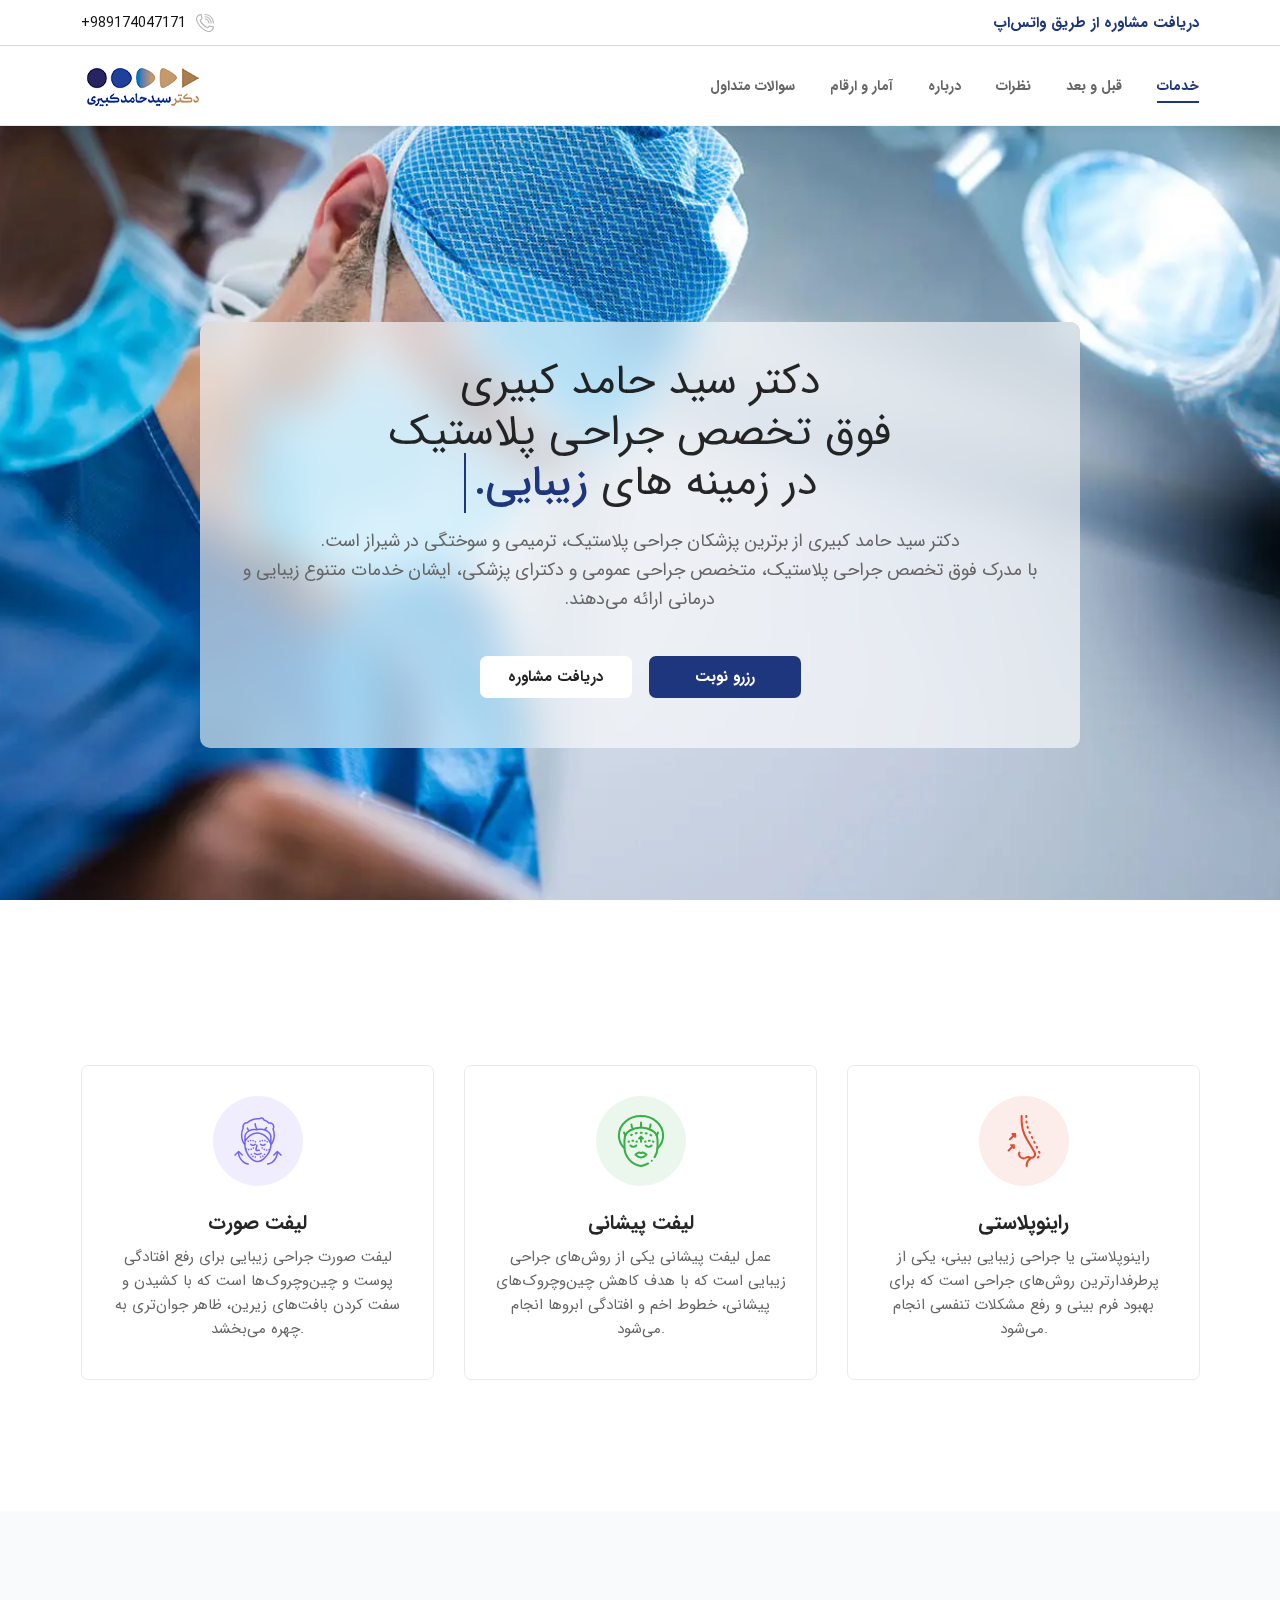
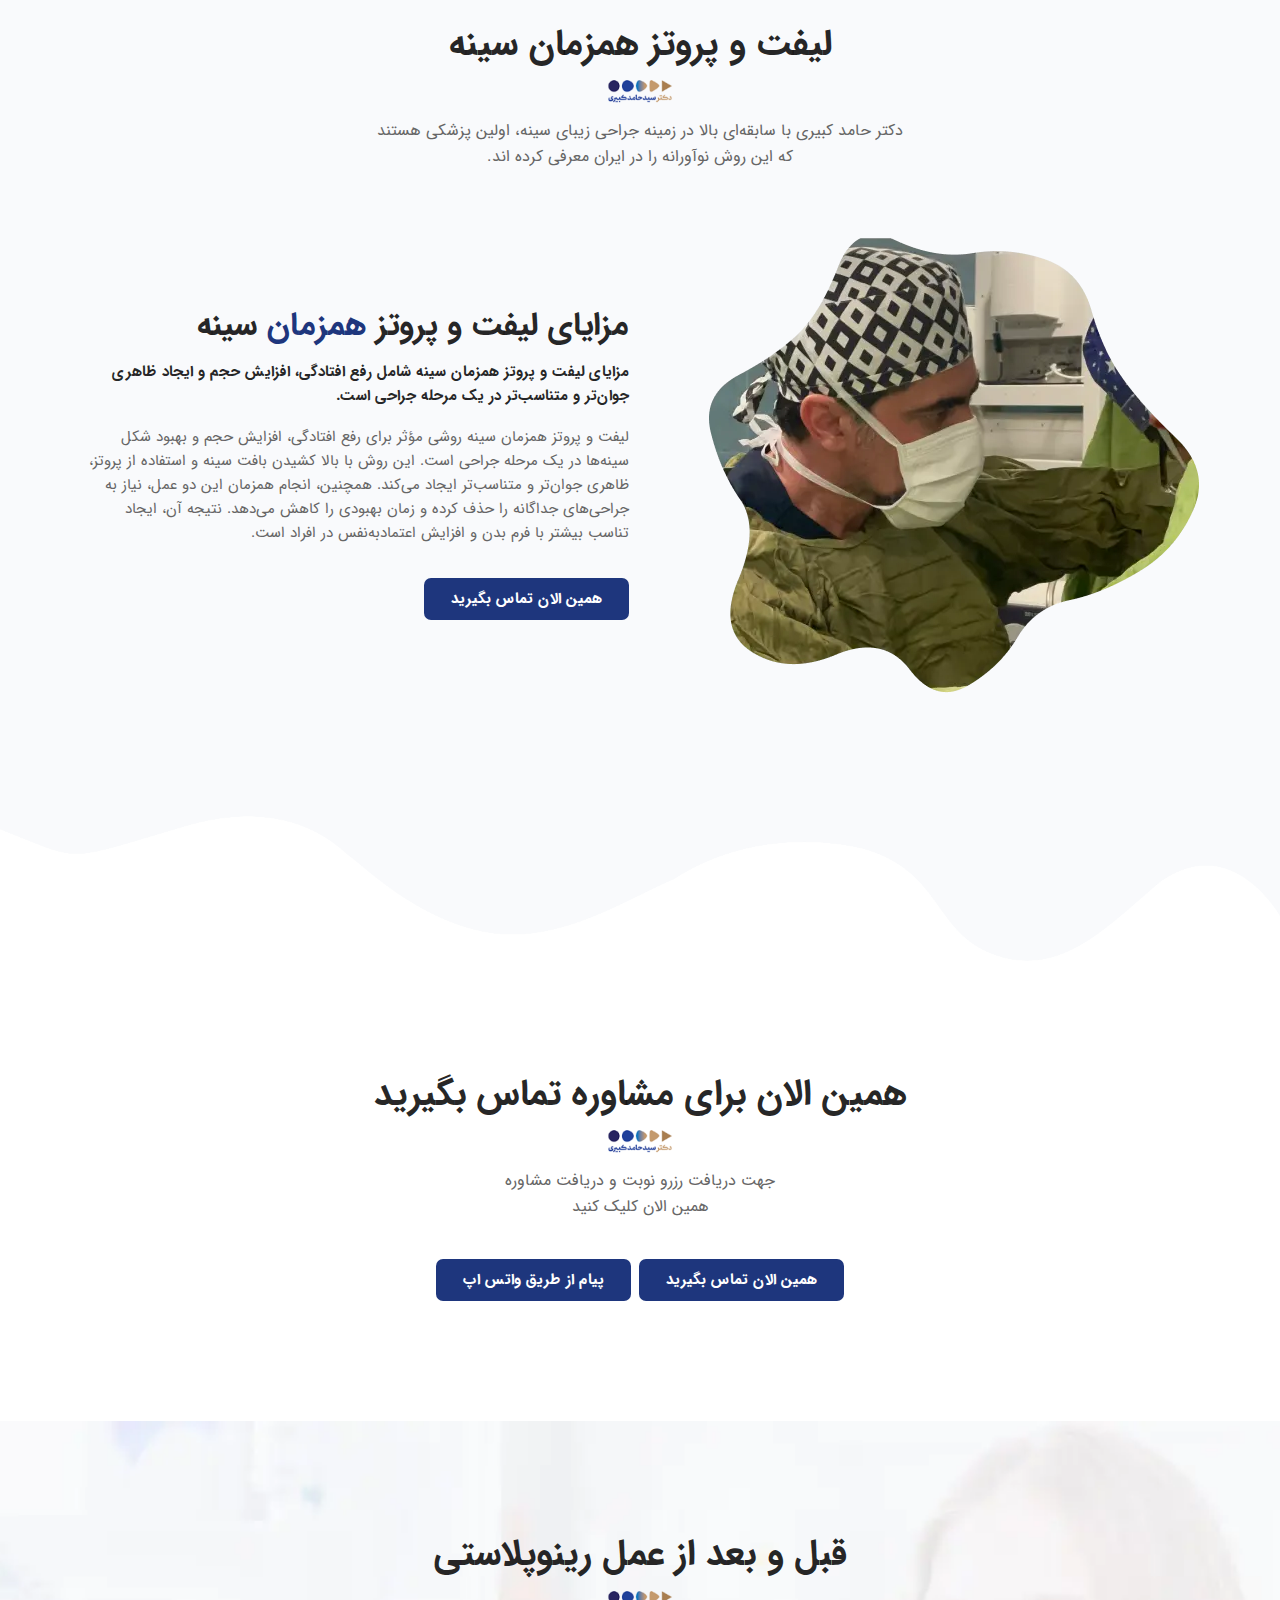
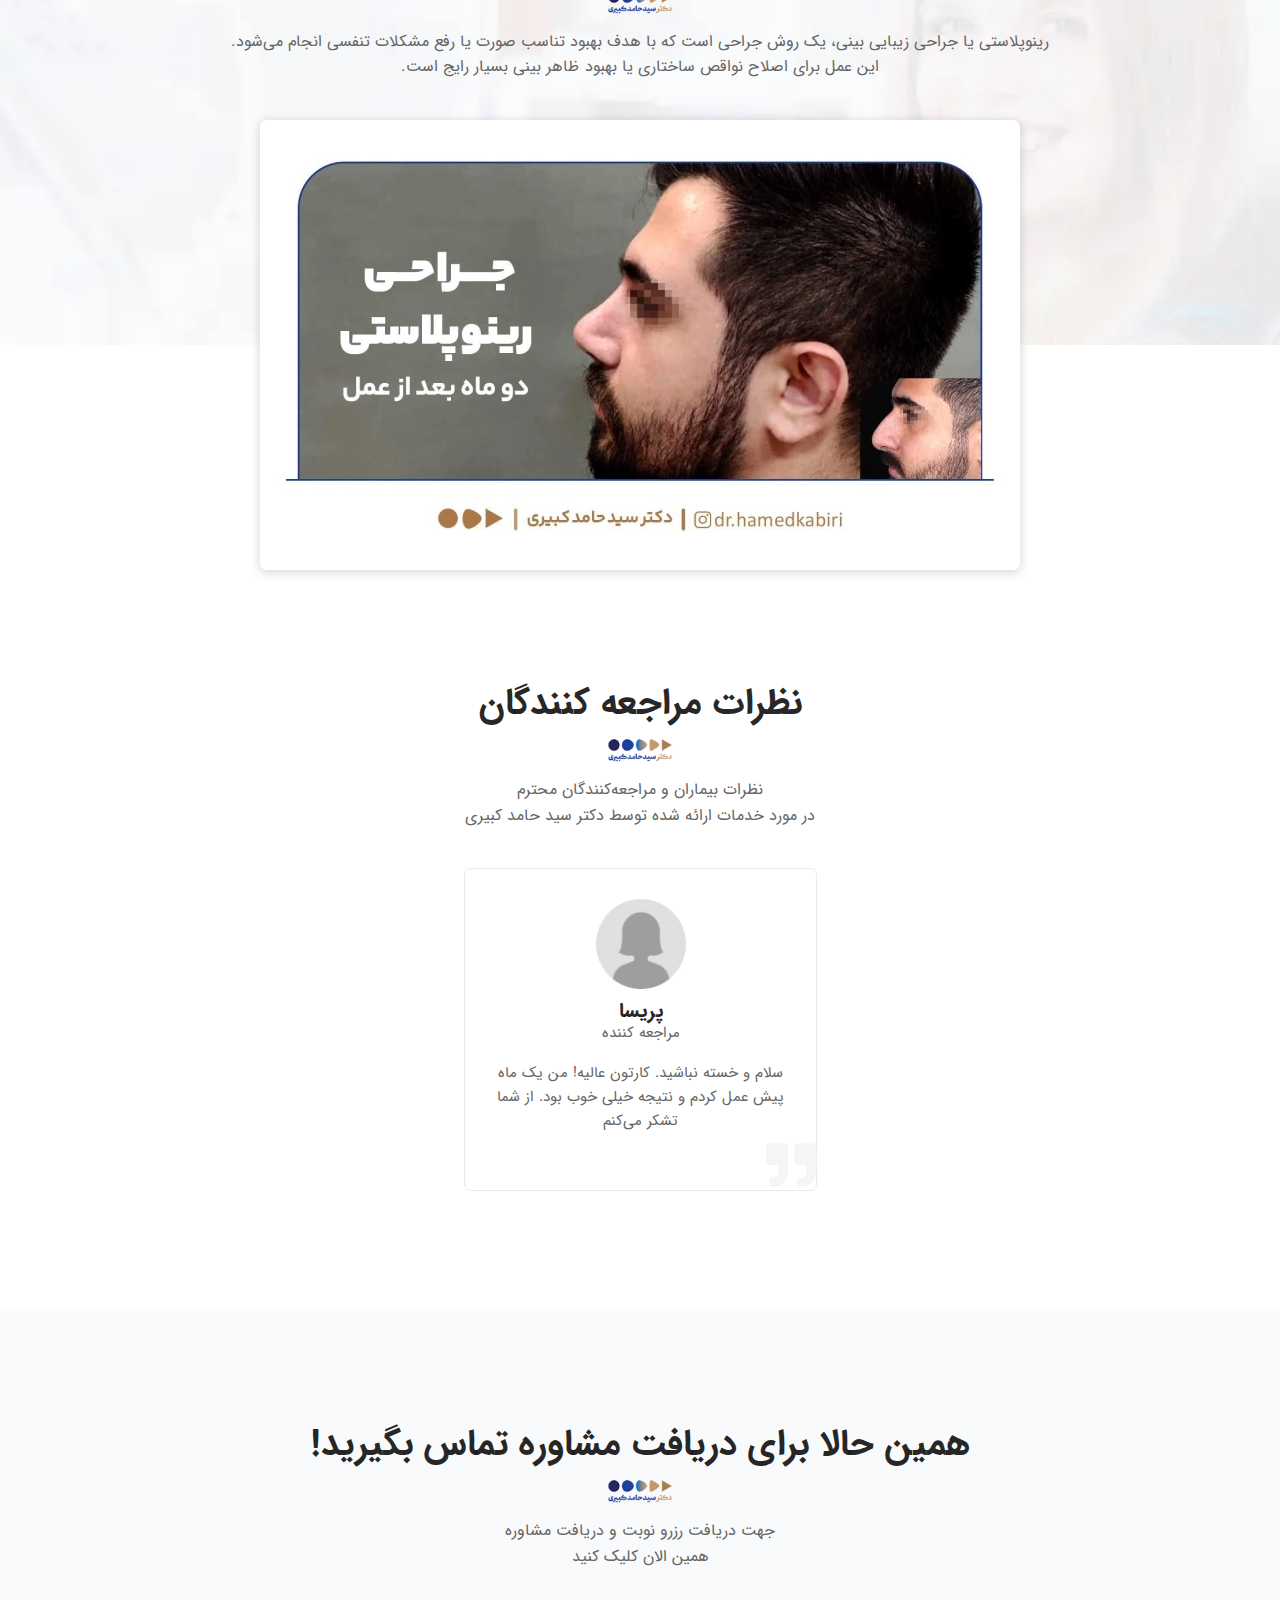
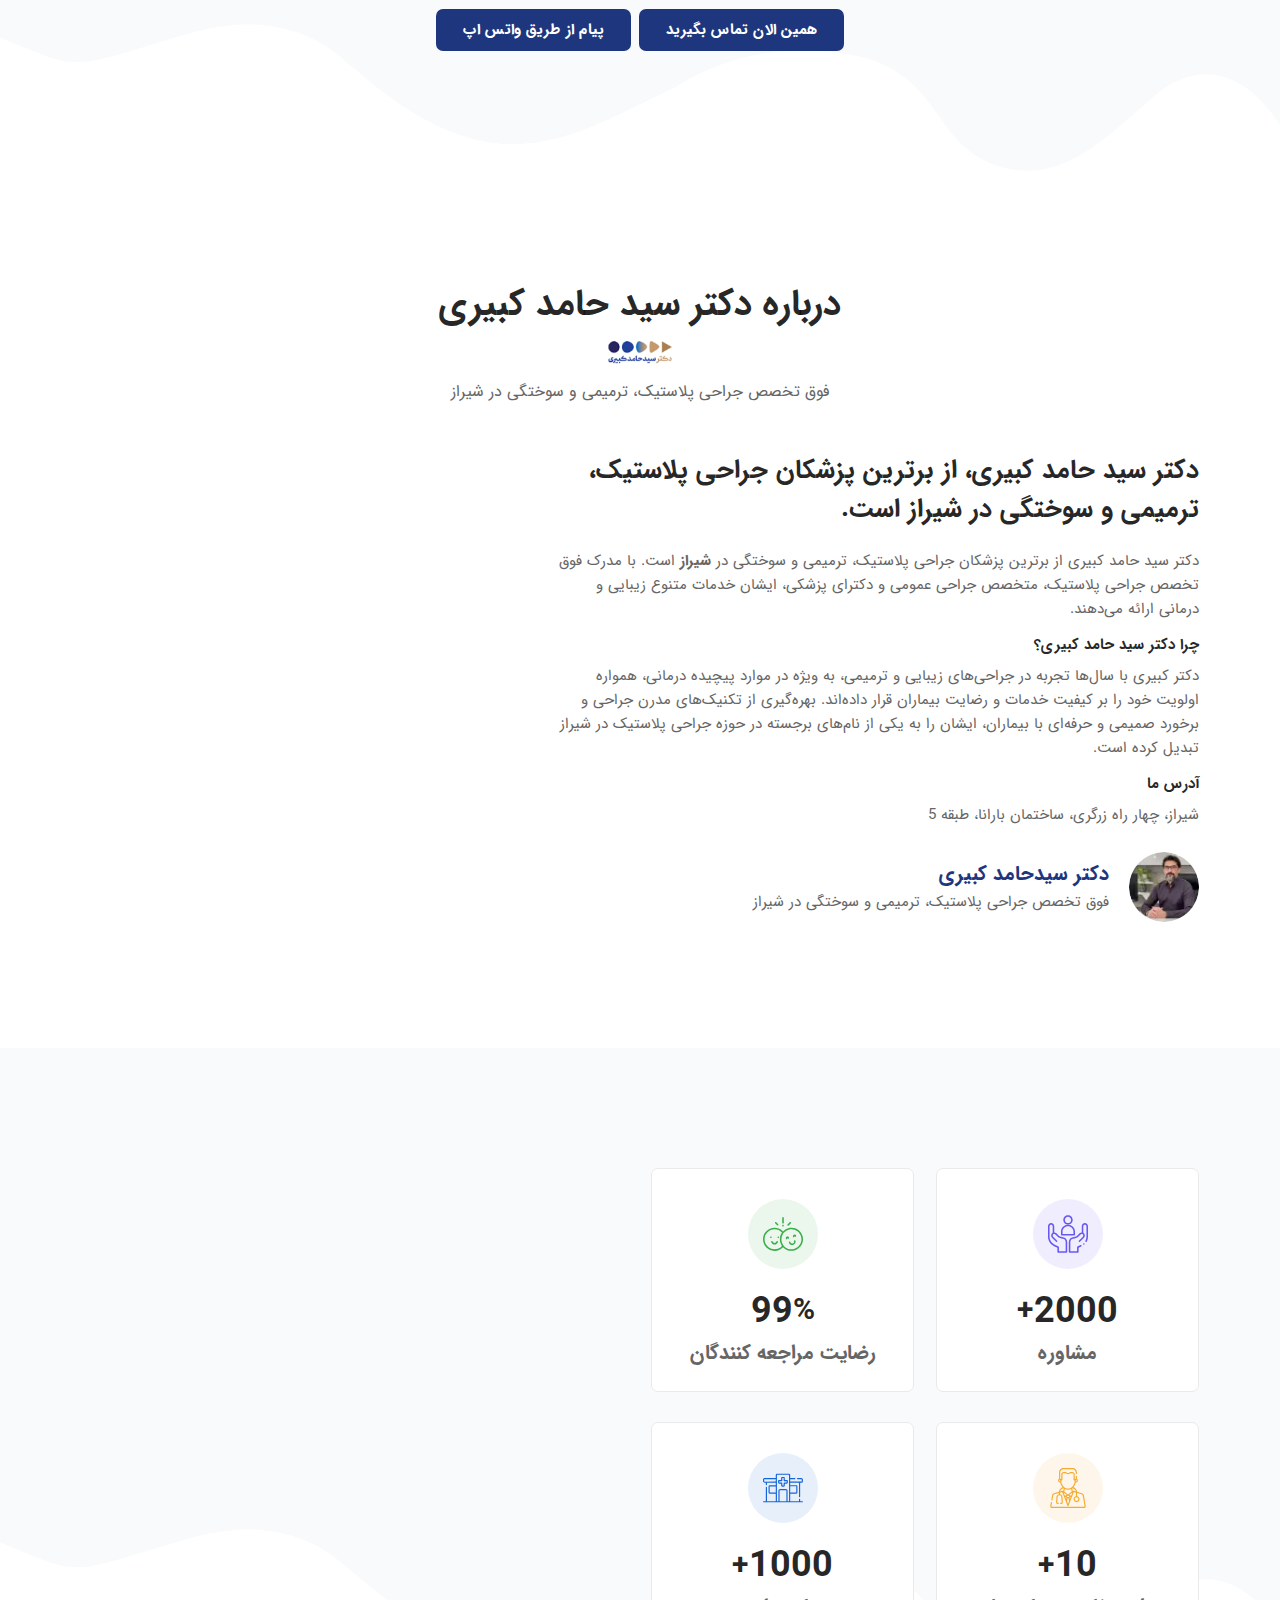
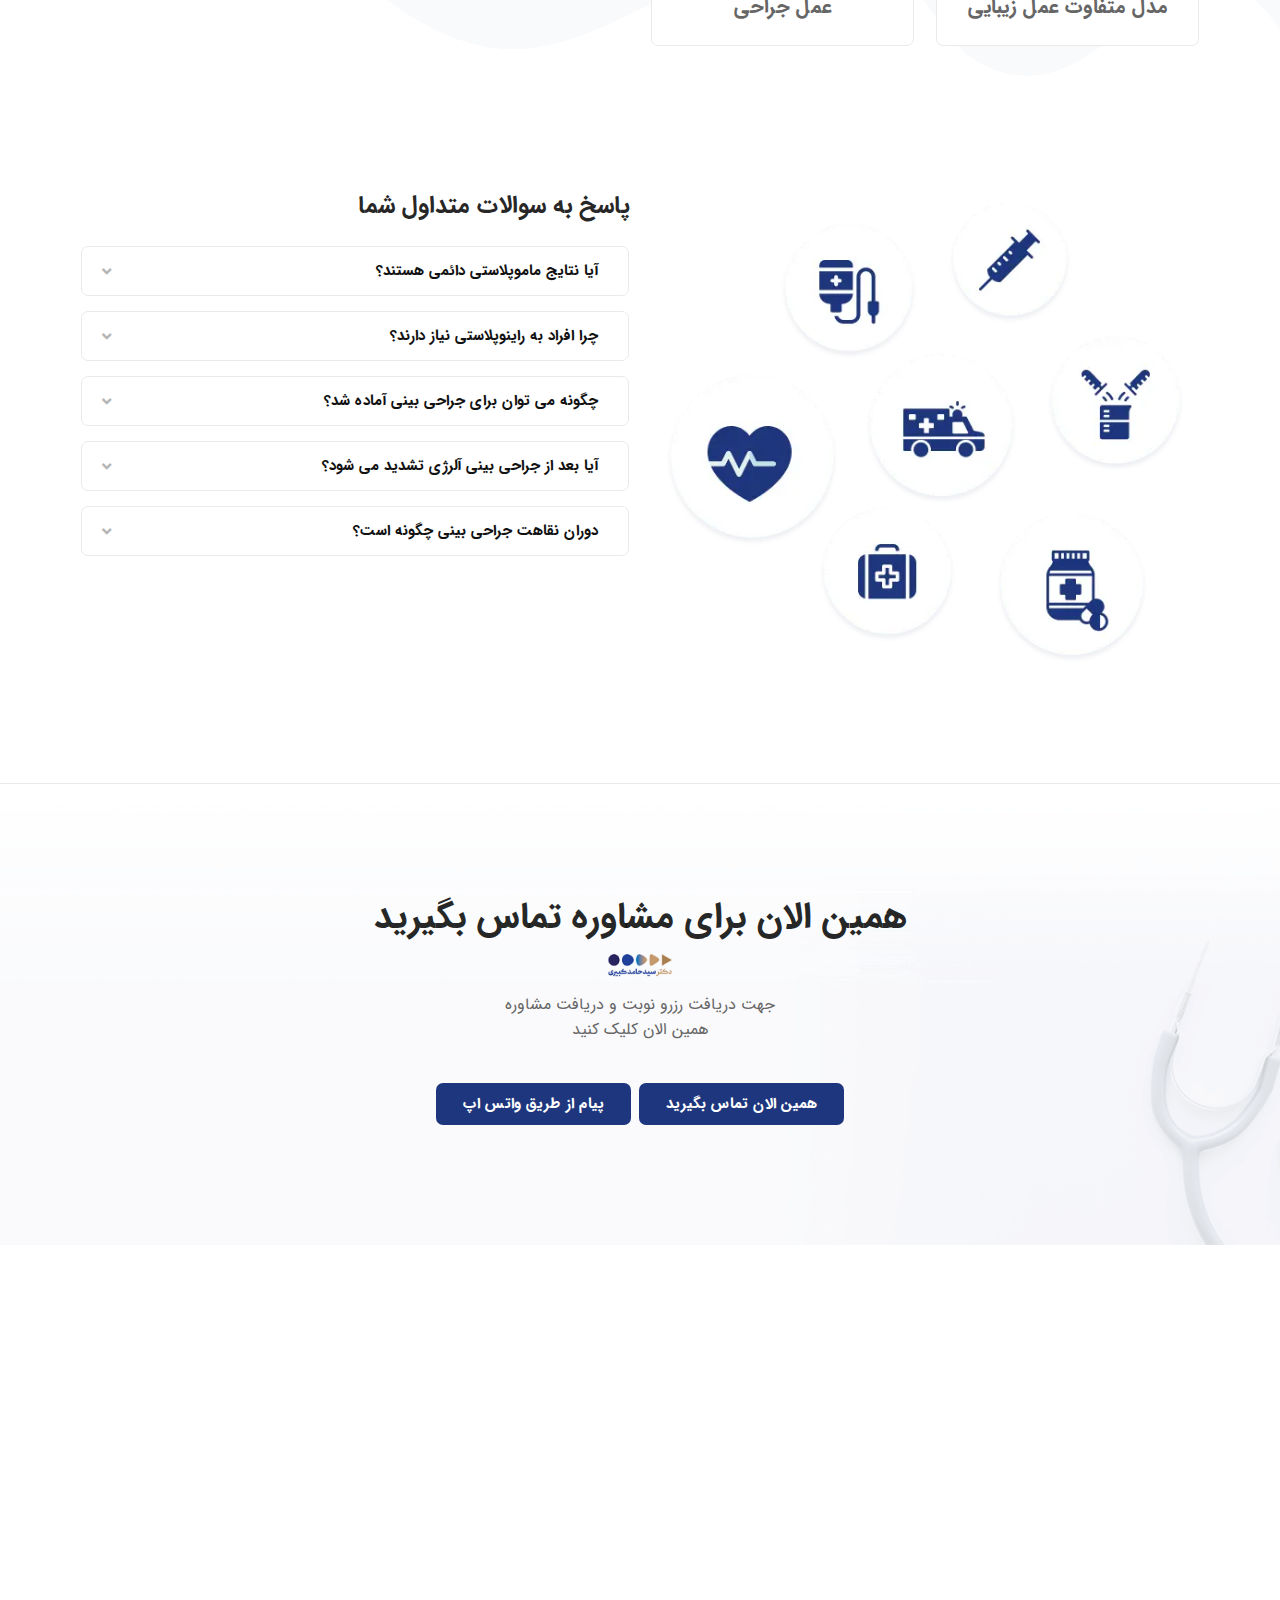
==== commit 96c250d8: "3rd deploy" ====
--- a/index.html
+++ b/index.html
@@ -5,6 +5,7 @@
     <meta charset="utf-8" />
     <meta http-equiv="x-ua-compatible" content="ie=edge" />
     <meta name="viewport" content="width=device-width, initial-scale=1" />
+    <meta name="theme-color" content="#1e367d" />
     <meta name="author" content="" />
     <!-- Page Title -->
     <title>دکتر حامد کبیری | فوق تخصص جراحی پلاستیک شیراز</title>
@@ -112,17 +113,18 @@
               <div class="st-nav">
                 <ul class="st-nav-list st-onepage-nav">
                   <li><a href="#services" class="st-smooth-move">خدمات</a></li>
-                  <li><a href="#about" class="st-smooth-move">درباره</a></li>
-
                   <li>
                     <a href="#beforeafter" class="st-smooth-move">قبل و بعد</a>
                   </li>
                   <li>
+                    <a href="#testimonials" class="st-smooth-move">نظرات</a>
+                  </li>
+                  <li><a href="#about" class="st-smooth-move">درباره</a></li>
+
+                  <li>
                     <a href="#stats" class="st-smooth-move">آمار و ارقام</a>
                   </li>
-                  <li>
-                    <a href="#testimonials" class="st-smooth-move">نظرات</a>
-                  </li>
+
                   <li>
                     <a href="#faqs" class="st-smooth-move">سوالات متداول</a>
                   </li>
@@ -130,8 +132,8 @@
               </div>
             </div>
             <div class="st-main-header-right">
-              <a class="st-site-branding" href="index.html"
-                ><img src="assets/img/logo.png" alt="Nischinto"
+              <a class="st-site-branding" href="/"
+                ><img src="assets/img/logo.png" alt="Dr. Hamed Kabiri"
               /></a>
             </div>
           </div>
@@ -145,7 +147,7 @@
       <div class="st-height-b125 st-height-lg-b80"></div>
       <div
         class="st-hero st-style1 st-dynamic-bg st-bg st-fixed-bg"
-        data-src="assets/img/hero-bg3-rtl.jpg"
+        data-src="assets/img/hero-bg3-rtl.webp"
       >
         <div class="container">
           <div class="st-hero-text st-style1 text-center">
@@ -156,7 +158,7 @@
               <br />
               در زمینه های
               <span class="cd-words-wrapper">
-                <b class="is-visible">زیبایی</b>
+                <b class="is-visible">زیبایی.</b>
                 <b class="is-hidden">سوختگی.</b>
                 <b class="is-hidden">ترمیمی.</b>
               </span>
@@ -1074,7 +1076,7 @@
                         <div class="st-vertical-middle-in">
                           <div class="st-imagebox-info">
                             <h2 class="st-imagebox-title">
-                              مزایای لیف و پروتز <span>همزمان</span> سینه
+                              مزایای لیفت و پروتز <span>همزمان</span> سینه
                             </h2>
                             <h4 class="st-imagebox-subtitle mt-3">
                               مزایای لیفت و پروتز همزمان سینه شامل رفع افتادگی،
@@ -1173,14 +1175,14 @@
       <!-- Start Before After -->
       <section
         class="st-before-after-section st-dynamic-bg st-bg"
-        data-src="assets/img/before-after-bg-rtl.jpg"
+        data-src="assets/img/before-after-bg-rtl.webp"
         id="beforeafter"
       >
         <div class="st-height-b120 st-height-lg-b80"></div>
         <div class="container">
           <div class="st-section-heading st-style1">
             <h2 class="st-section-heading-title">
-              قبل و بعد از عمل راینوپلاستی
+              قبل و بعد از عمل رینوپلاستی
             </h2>
             <div class="st-seperator">
               <div
@@ -1282,7 +1284,10 @@
                   >
                     <div class="st-testimonial-info">
                       <div class="st-testimonial-img">
-                        <img src="assets/img/comment-male.png" alt="avatar1" />
+                        <img
+                          src="assets/img/comment-male.webp"
+                          alt="تصویر پروفایل مراجع"
+                        />
                       </div>
                       <div class="st-testimonial-meta">
                         <h4 class="st-testimonial-name">فرشاد</h4>
@@ -1294,7 +1299,7 @@
                     <div class="st-testimonial-text">
                       سلام دکتر، عصر بخیر. من پارسال عمل کردم و الان یک سال و دو
                       ماه از عمل بینیم می‌گذره. با اینکه بینی من گوشتی بود،
-                      نتیجه فوق‌العاده شده. پیام دادم که از شما تشکر کنم.
+                      نتیجه فوق‌العاده شده. پیام دادم که از شما تشکر کنم
                     </div>
                     <div class="st-quote">
                       <i class="fas fa-quote-right"></i>
@@ -1307,8 +1312,8 @@
                     <div class="st-testimonial-info">
                       <div class="st-testimonial-img">
                         <img
-                          src="assets/img/comment-female.png"
-                          alt="avatar2"
+                          src="assets/img/comment-female.webp"
+                          alt="تصویر پروفایل مراجع"
                         />
                       </div>
                       <div class="st-testimonial-meta">
@@ -1320,7 +1325,7 @@
                     </div>
                     <div class="st-testimonial-text">
                       سلام و خسته نباشید. کارتون عالیه! من یک ماه پیش عمل کردم و
-                      نتیجه خیلی خوب بود. از شما تشکر می‌کنم.
+                      نتیجه خیلی خوب بود. از شما تشکر می‌کنم
                     </div>
                     <div class="st-quote">
                       <i class="fas fa-quote-right"></i>
@@ -1337,8 +1342,8 @@
                     <div class="st-testimonial-info">
                       <div class="st-testimonial-img">
                         <img
-                          src="assets/img/comment-female.png"
-                          alt="avatar3"
+                          src="assets/img/comment-female.webp"
+                          alt="تصویر پروفایل مراجع"
                         />
                       </div>
                       <div class="st-testimonial-meta">
@@ -1350,7 +1355,7 @@
                     </div>
                     <div class="st-testimonial-text">
                       دکتر عزیز، شما فوق‌العاده هستید! من عمل ابدو انجام دادم و
-                      نتیجه بسیار رضایت‌بخش بود. بی‌نهایت ممنونم.
+                      نتیجه بسیار رضایت‌بخش بود. بی‌نهایت ممنونم
                     </div>
                     <div class="st-quote">
                       <i class="fas fa-quote-right"></i>
@@ -1367,8 +1372,8 @@
                     <div class="st-testimonial-info">
                       <div class="st-testimonial-img">
                         <img
-                          src="assets/img/comment-female.png"
-                          alt="avatar1"
+                          src="assets/img/comment-female.webp"
+                          alt="تصویر پروفایل مراجع"
                         />
                       </div>
                       <div class="st-testimonial-meta">
@@ -1531,7 +1536,10 @@
                     <div class="st-height-b25 st-height-lg-b25"></div>
                     <div class="st-text-block-avatar">
                       <div class="st-avatar-img">
-                        <img src="assets/img/avatar1.png" alt="avatar" />
+                        <img
+                          src="assets/img/avatar1.webp"
+                          alt="تصویر دکتر سید حامد کبیری"
+                        />
                       </div>
                       <div class="st-avatar-info">
                         <h4 class="st-avatar-name">دکتر سیدحامد کبیری</h4>
@@ -1561,9 +1569,7 @@
                         <div
                           class="d-flex align-items-center gap-1 position-relative org-color"
                         >
-                          <a href="https://t.me/dr_hamed_kabiri"
-                            >دریافت مشاوره</a
-                          >
+                          <a href="https://wa.me/989174047171">دریافت مشاوره</a>
                           <iconify-icon
                             icon="iconamoon:link-external-bold"
                           ></iconify-icon>
@@ -2010,7 +2016,7 @@
               <div class="st-video-block st-style1 st-zoom">
                 <div
                   class="st-video-block-img st-zoom-in st-dynamic-bg"
-                  data-src="assets/img/video-block-img.png"
+                  data-src="assets/img/video-block-img.webp"
                 ></div>
                 <a
                   href="https://www.aparat.com/video/video/embed/videohash/m695cm7/vt/frame"
@@ -2064,7 +2070,7 @@
               <div class="st-vertical-middle">
                 <div class="st-vertical-middle-in">
                   <div class="st-faq-img">
-                    <img src="assets/img/faq-img.png" alt="Faq Image" />
+                    <img src="assets/img/faq-img.webp" alt="عکس گرافیکی" />
                   </div>
                 </div>
               </div>
@@ -2243,7 +2249,7 @@
                 <div class="st-text-field">
                   <img
                     src="assets/img/footer-logo.png"
-                    alt="Nischinto"
+                    alt="Dr. Hamed Kabiri"
                     class="st-footer-logo"
                   />
                   <div class="st-height-b25 st-height-lg-b25"></div>
@@ -2407,9 +2413,7 @@
     ></script>
     <script src="assets/js/vendor/modernizr-3.5.0.min.js"></script>
     <script src="assets/js/vendor/jquery-1.12.4.min.js"></script>
-    <script src="assets/js/isotope.pkg.min.js"></script>
     <script src="assets/js/jquery.slick.min.js"></script>
-    <script src="assets/js/mailchimp.min.js"></script>
     <script src="assets/js/counter.min.js"></script>
     <script src="assets/js/lightgallery.min.js"></script>
     <script src="assets/js/ripples.min.js"></script>
@@ -2462,6 +2466,4 @@
       crossorigin="anonymous"
     ></script>
   </body>
-
-  <!-- Mirrored from html.laralink.com/nischinto/nischinto-rtl/index2.html by HTTrack Website Copier/3.x [XR&CO'2014], Sat, 04 Jan 2025 07:10:00 GMT -->
 </html>
--- a/assets/css/style.css
+++ b/assets/css/style.css
@@ -1935,6 +1935,14 @@
     padding: 0.72em 1.8em;
   }
 }
+
+@media screen and (max-width: 25rem) {
+  .st-btn.st-style1,
+  .st-btn.st-style2 {
+    font-size: 13px;
+    padding: 0.72em 1em;
+  }
+}
 /*--------------------------------------------------------------
 7. Slider
 ----------------------------------------------------------------*/
@@ -2621,7 +2629,9 @@
   }
   .st-hero.st-style1 .st-hero-title,
   .st-hero.st-style1.st-type3 .st-hero-title {
-    font-size: 32px;
+    /* font-size: 32px; */
+    font-size: 23px;
+    line-height: 1.5;
   }
   .animated-icon-wrap {
     display: none;
@@ -3260,6 +3270,7 @@
   font-size: 15px;
   line-height: 1.6em;
 }
+
 .st-text-block-avatar .st-avatar-img {
   -webkit-box-flex: 0;
   -ms-flex: none;
@@ -3284,8 +3295,24 @@
   }
 }
 @media screen and (max-width: 575px) {
+  .st-text-block.st-style1 .st-text-block-title {
+    font-size: 18px;
+  }
+
   .st-list.st-style2 li {
     width: 100%;
+  }
+  .st-text-block-avatar .st-avatar-img {
+    width: 60px;
+    height: auto;
+  }
+
+  .st-text-block-avatar .st-avatar-name {
+    font-size: 14px;
+  }
+  .st-text-block-avatar .st-avatar-designation {
+    font-size: 13px;
+    line-height: 1.6em;
   }
 }
 /*--------------------------------------------------------------
@@ -6527,6 +6554,7 @@
 .st-accordian {
   margin-bottom: 15px;
 }
+
 .st-accordian:last-child {
   margin-bottom: 0;
 }
@@ -6553,7 +6581,7 @@
 }
 .st-accordian .st-accordian-title:hover {
   color: var(--org-color);
-  background-color: rgba(12, 184, 182, 0.1);
+  background-color: rgba(30, 54, 125, 0.08);
 }
 .st-accordian .st-accordian-body {
   border: 1px solid #eaeaea;
@@ -6566,7 +6594,7 @@
   color: #fff;
   background-color: var(--org-color);
   border-color: var(--org-color);
-  pointer-events: none;
+
   border-radius: 7px 7px 0 0;
 }
 .st-accordian.active .st-accordian-toggle {
@@ -7083,6 +7111,13 @@
   margin-right: 0;
   margin-left: 12px;
 }
+
+@media only screen and (max-width: 62rem) {
+  .rtl .st-hero-btn-group .st-btn:not(:last-child) {
+    margin-left: 0;
+  }
+}
+
 .rtl .st-hero.st-style1 .st-shedule-wrap {
   right: initial;
   left: 0;
@@ -7326,6 +7361,6 @@
   text-align: justify;
 }
 
-.org-color{
+.org-color {
   color: var(--org-color) !important;
 }
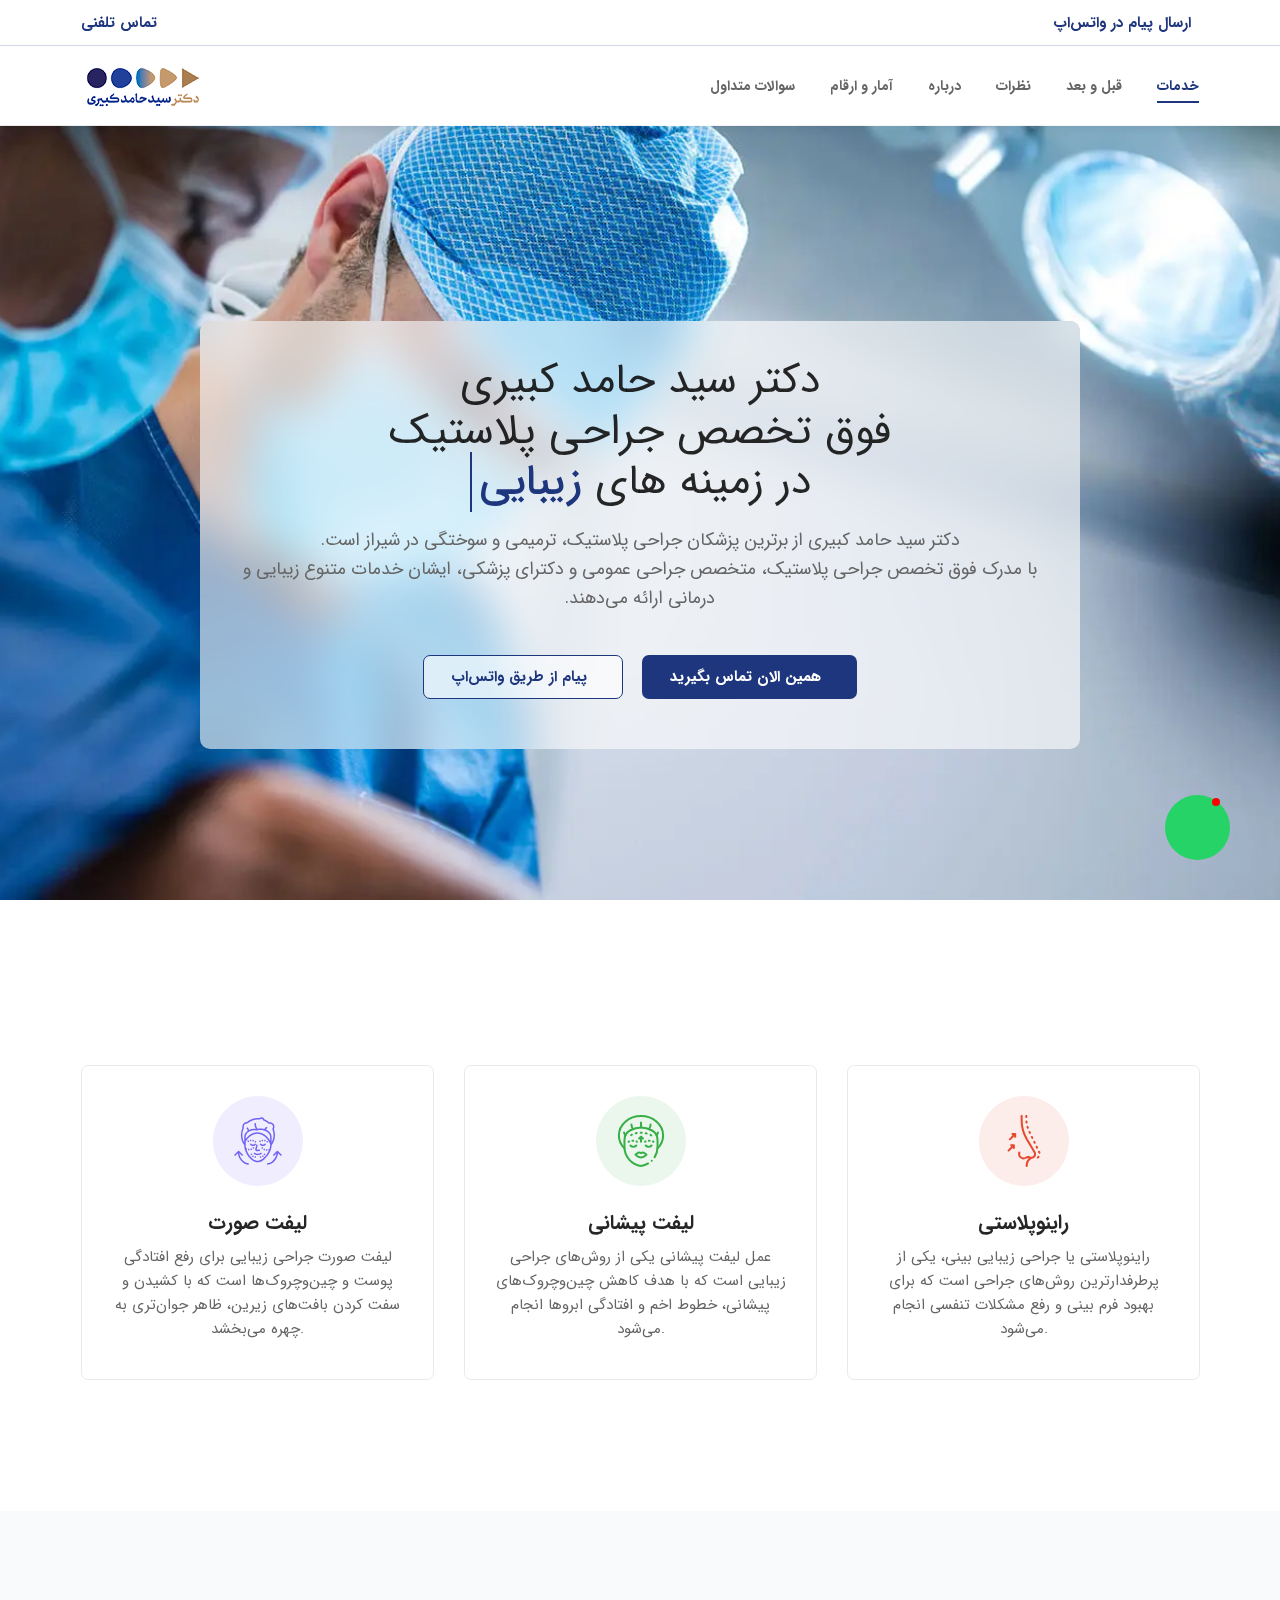
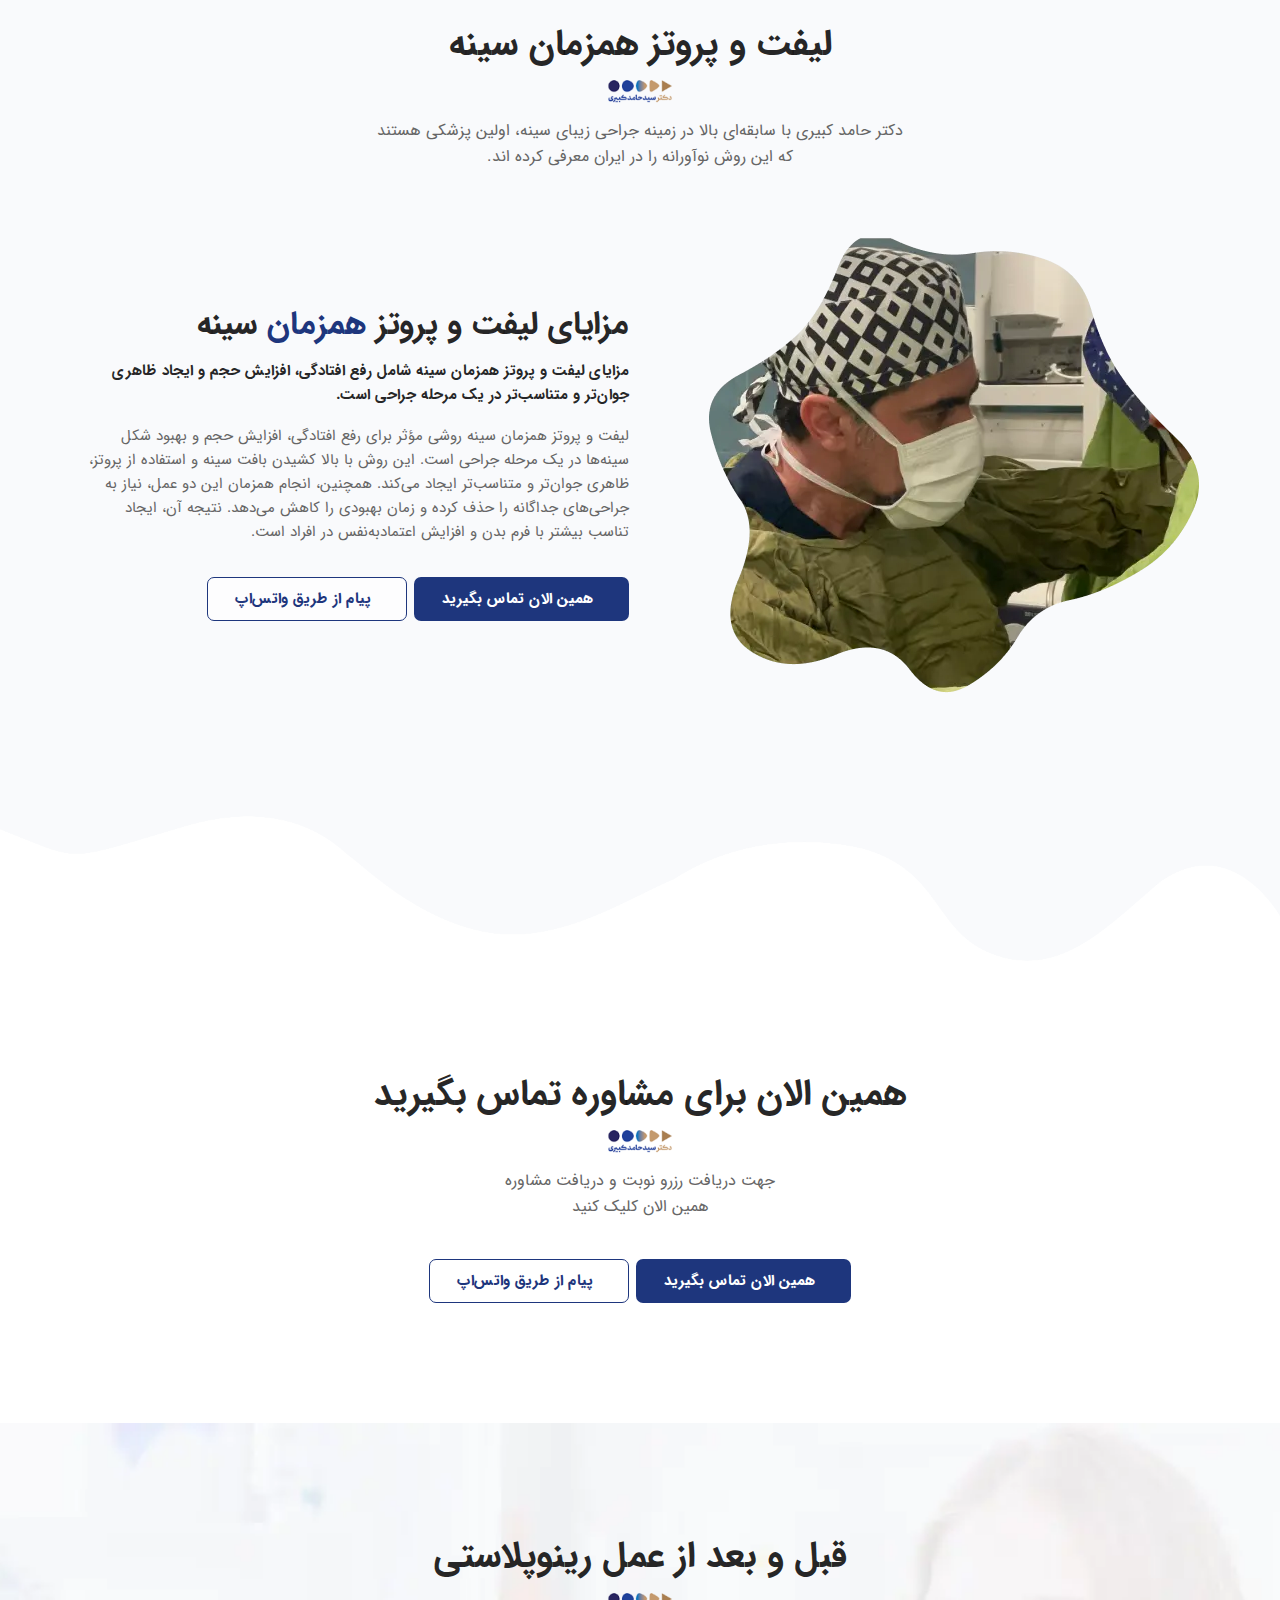
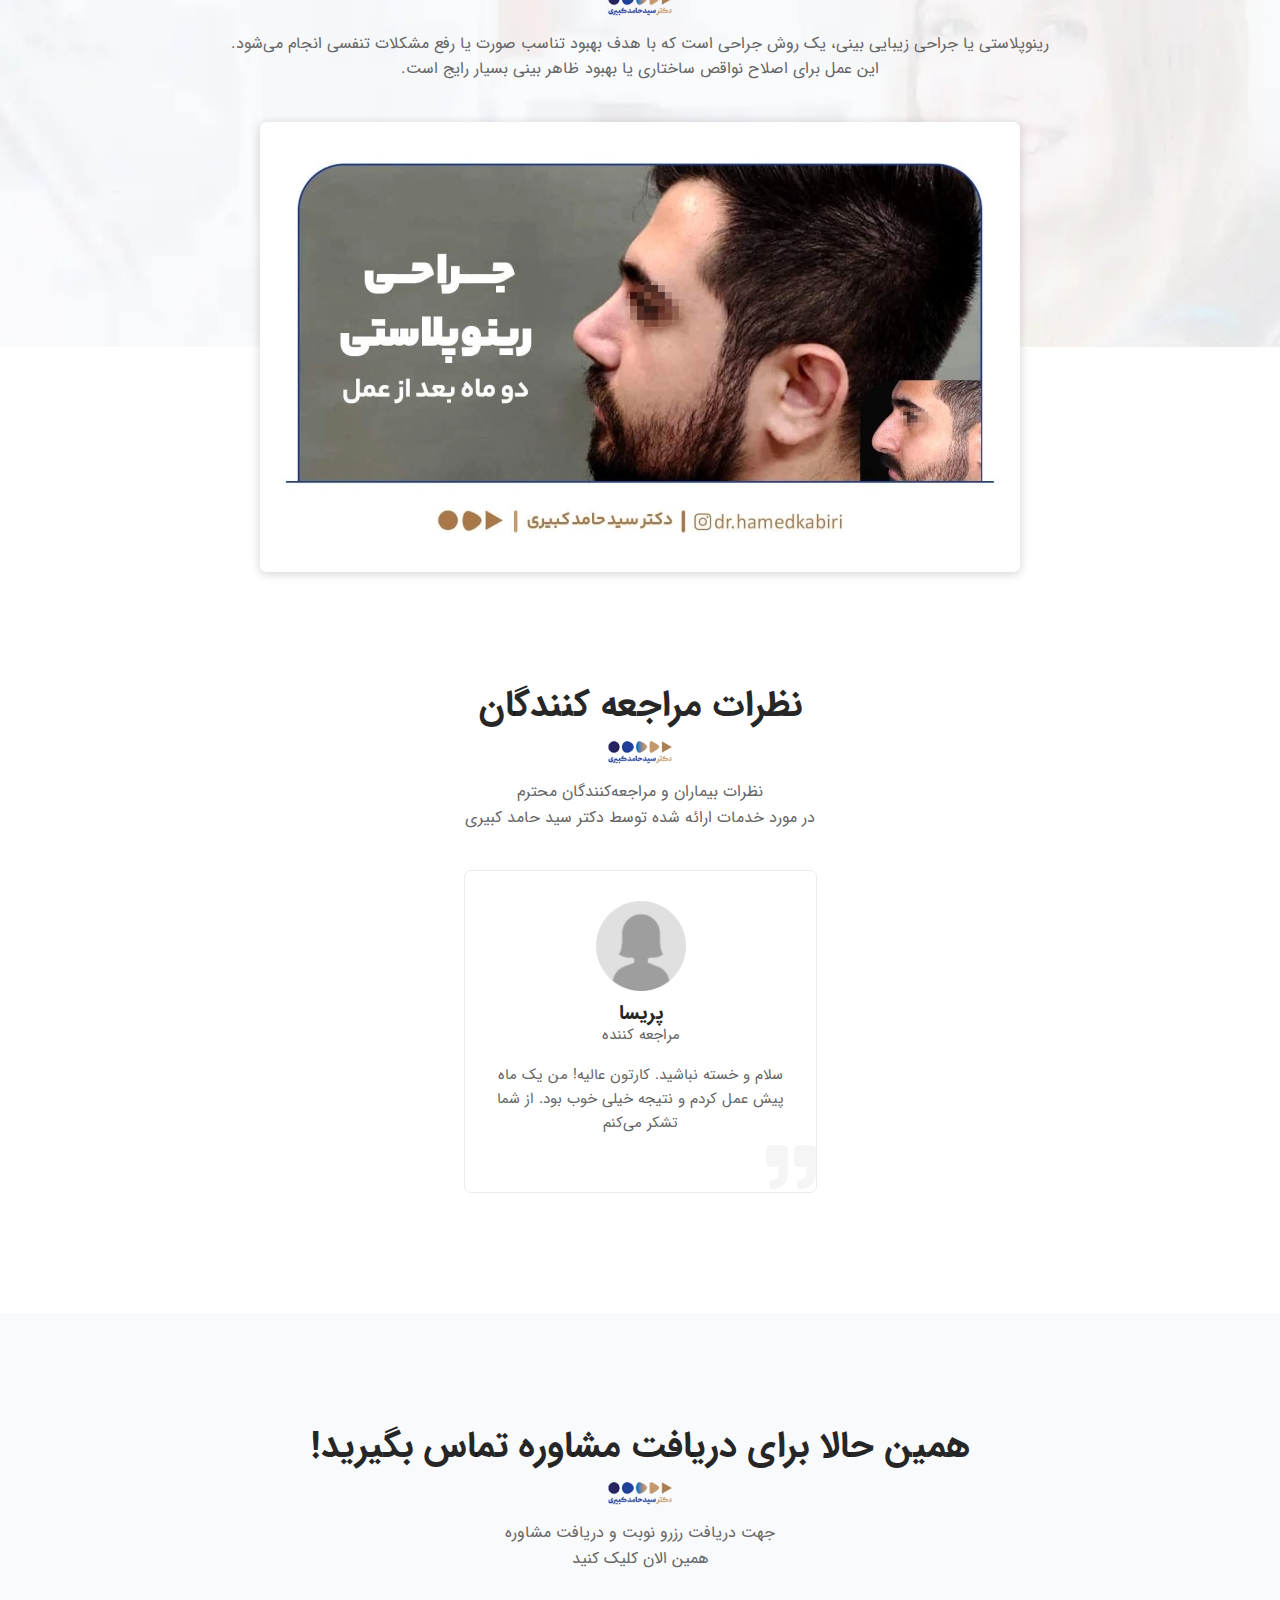
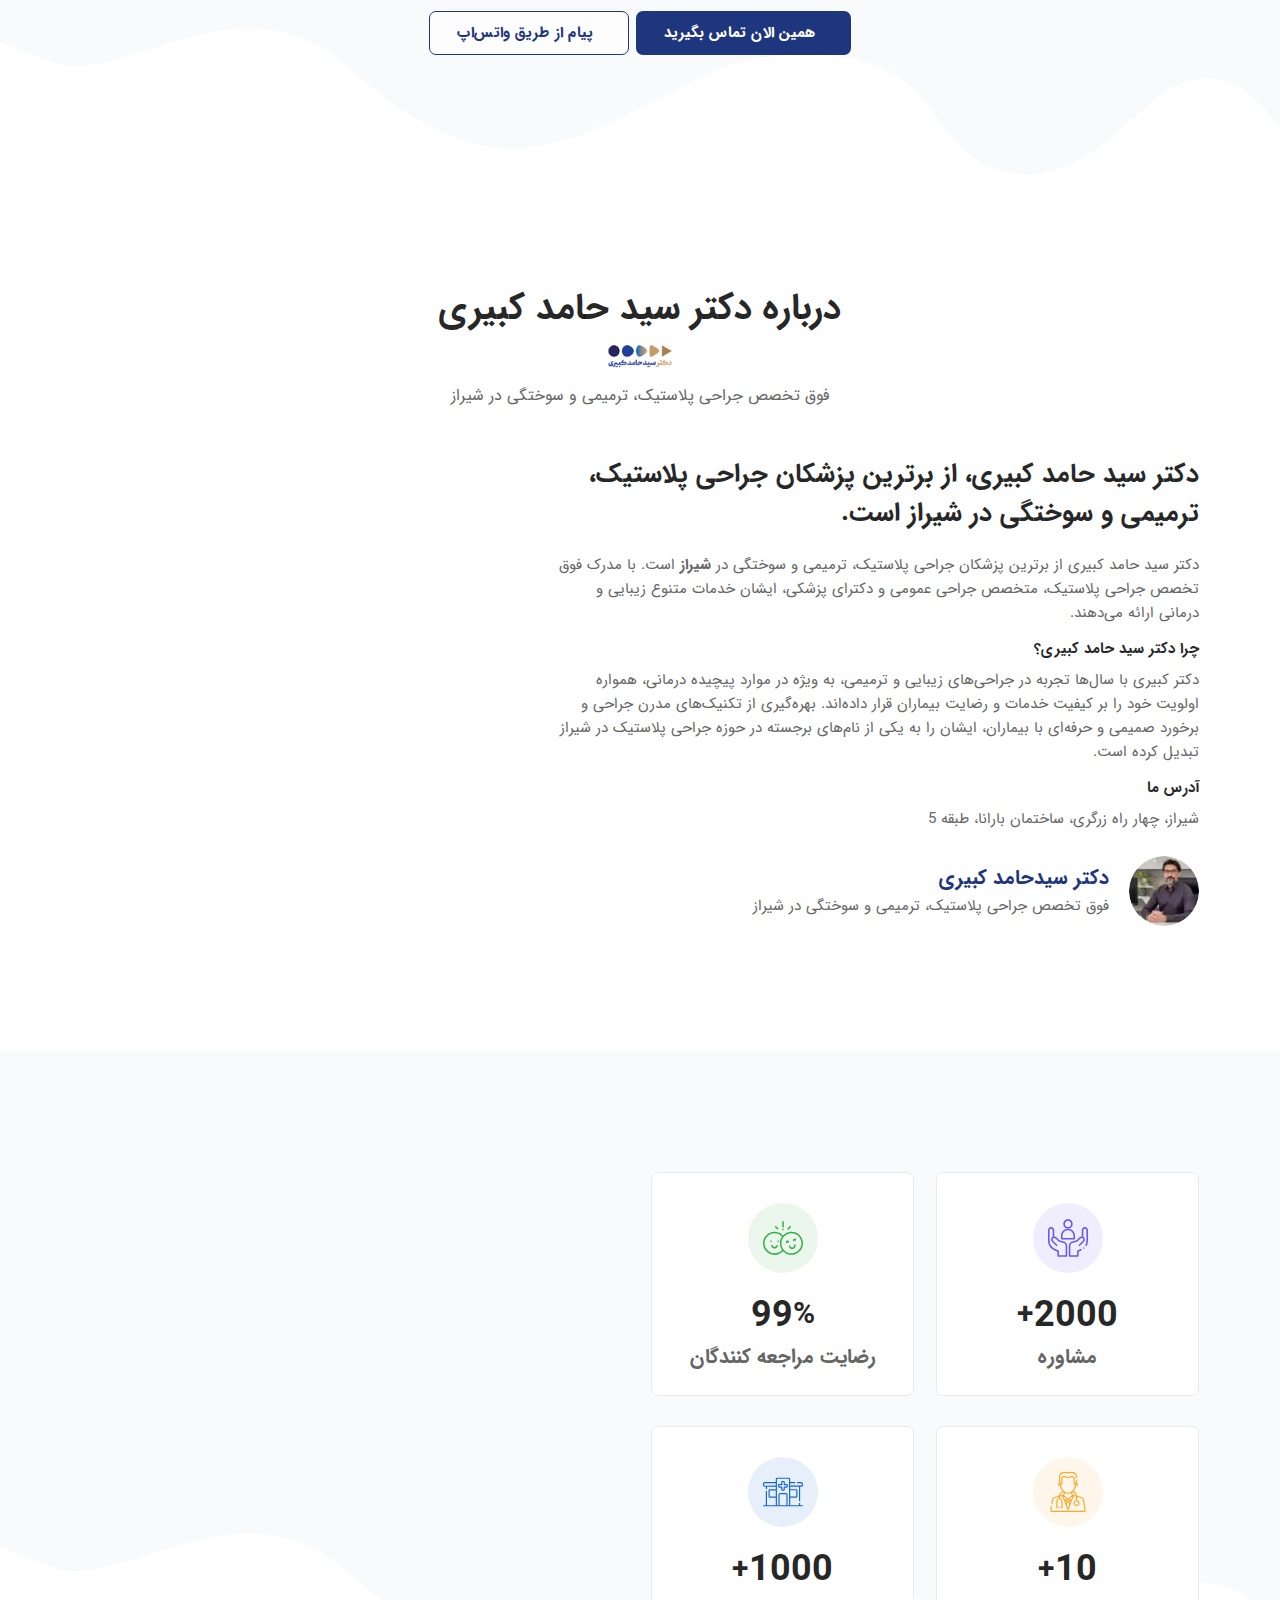
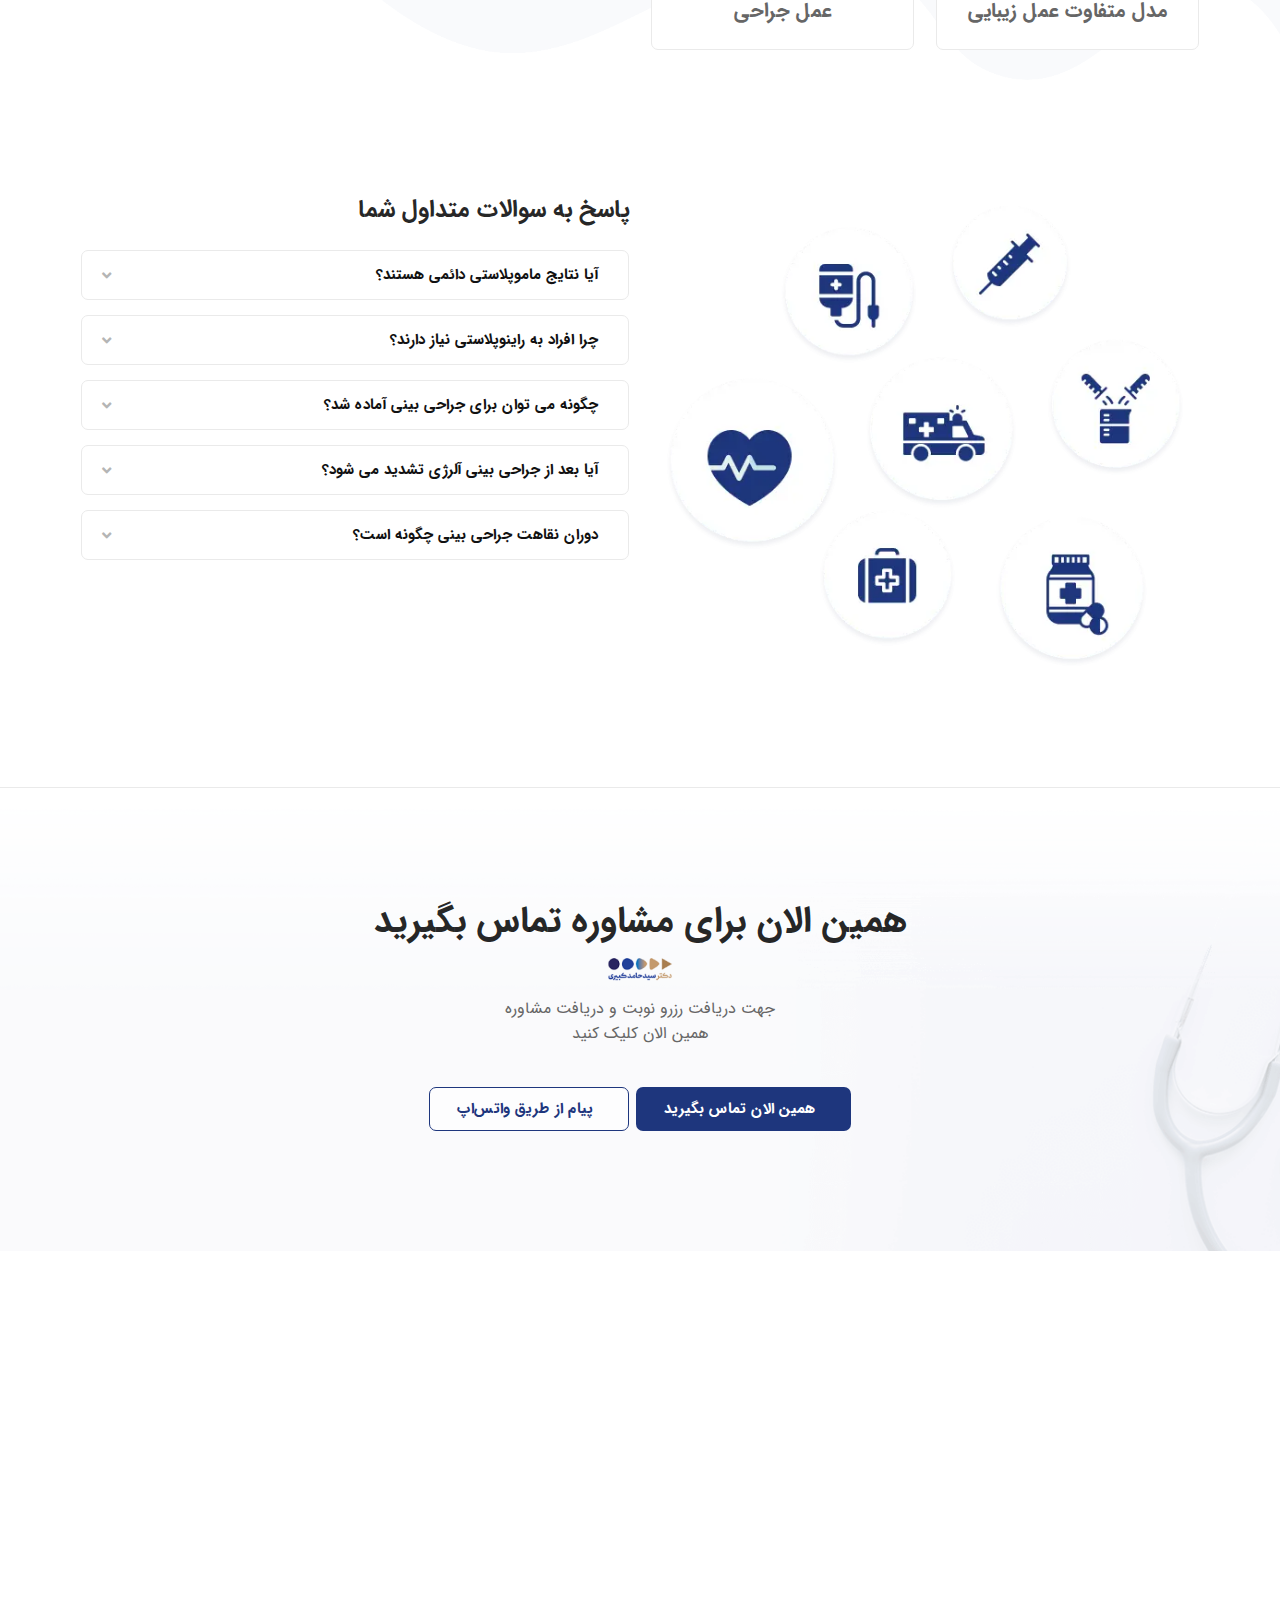
==== commit bad2ca58: "4th deploy" ====
--- a/index.html
+++ b/index.html
@@ -9,6 +9,15 @@
     <meta name="author" content="" />
     <!-- Page Title -->
     <title>دکتر حامد کبیری | فوق تخصص جراحی پلاستیک شیراز</title>
+    <meta
+      name="description"
+      content="دکتر حامد کبیری، فوق تخصص جراحی پلاستیک در شیراز. خدمات جراحی زیبایی و لیفت و پروتز همزمان سینه"
+    />
+    <meta
+      name="keywords"
+      content="دکتر حامد کبیری، بهترین جراح پلاستیک در شیراز، لیفت و پروتز همزمان سینه در شیراز، رینوپلاستی در شیراز"
+    />
+
     <!-- Favicon Icon -->
     <link
       rel="icon"
@@ -75,32 +84,21 @@
           <div class="st-top-header-in">
             <a
               href="https://wa.me/989174047171"
-              class="st-top-header-btn st-smooth-move"
-              >دریافت مشاوره از طریق واتس‌اپ</a
+              class="st-top-header-btn st-smooth-move d-flex align-items-center gap-2 whatsapp"
+              target="”_blank”"
             >
+              <iconify-icon icon="ic:baseline-whatsapp"></iconify-icon>
+              ارسال پیام در واتس‌اپ
+            </a>
             <ul class="st-top-header-list">
               <li>
-                <svg
-                  enable-background="new 0 0 512.021 512.021"
-                  viewBox="0 0 512.021 512.021"
-                  xmlns="http://www.w3.org/2000/svg"
+                <a
+                  href="tel:+989174047171"
+                  class="st-top-header-btn st-smooth-move d-flex align-items-center gap-2"
                 >
-                  <g>
-                    <path
-                      d="m367.988 512.021c-16.528 0-32.916-2.922-48.941-8.744-70.598-25.646-136.128-67.416-189.508-120.795s-95.15-118.91-120.795-189.508c-8.241-22.688-10.673-46.108-7.226-69.612 3.229-22.016 11.757-43.389 24.663-61.809 12.963-18.501 30.245-33.889 49.977-44.5 21.042-11.315 44.009-17.053 68.265-17.053 7.544 0 14.064 5.271 15.645 12.647l25.114 117.199c1.137 5.307-.494 10.829-4.331 14.667l-42.913 42.912c40.482 80.486 106.17 146.174 186.656 186.656l42.912-42.913c3.837-3.837 9.36-5.466 14.667-4.331l117.199 25.114c7.377 1.581 12.647 8.101 12.647 15.645 0 24.256-5.738 47.224-17.054 68.266-10.611 19.732-25.999 37.014-44.5 49.977-18.419 12.906-39.792 21.434-61.809 24.663-6.899 1.013-13.797 1.518-20.668 1.519zm-236.349-479.321c-31.995 3.532-60.393 20.302-79.251 47.217-21.206 30.265-26.151 67.49-13.567 102.132 49.304 135.726 155.425 241.847 291.151 291.151 34.641 12.584 71.867 7.64 102.132-13.567 26.915-18.858 43.685-47.256 47.217-79.251l-95.341-20.43-44.816 44.816c-4.769 4.769-12.015 6.036-18.117 3.168-95.19-44.72-172.242-121.772-216.962-216.962-2.867-6.103-1.601-13.349 3.168-18.117l44.816-44.816z"
-                    />
-                    <path
-                      d="m496.02 272c-8.836 0-16-7.164-16-16 0-123.514-100.486-224-224-224-8.836 0-16-7.164-16-16s7.164-16 16-16c68.381 0 132.668 26.628 181.02 74.98s74.98 112.639 74.98 181.02c0 8.836-7.163 16-16 16z"
-                    />
-                    <path
-                      d="m432.02 272c-8.836 0-16-7.164-16-16 0-88.224-71.776-160-160-160-8.836 0-16-7.164-16-16s7.164-16 16-16c105.869 0 192 86.131 192 192 0 8.836-7.163 16-16 16z"
-                    />
-                    <path
-                      d="m368.02 272c-8.836 0-16-7.164-16-16 0-52.935-43.065-96-96-96-8.836 0-16-7.164-16-16s7.164-16 16-16c70.58 0 128 57.42 128 128 0 8.836-7.163 16-16 16z"
-                    />
-                  </g>
-                </svg>
-                <a href="tel:989174047171">989174047171+</a>
+                  <iconify-icon icon="material-symbols:call"></iconify-icon>
+                  تماس تلفنی
+                </a>
               </li>
             </ul>
           </div>
@@ -158,9 +156,9 @@
               <br />
               در زمینه های
               <span class="cd-words-wrapper">
-                <b class="is-visible">زیبایی.</b>
-                <b class="is-hidden">سوختگی.</b>
-                <b class="is-hidden">ترمیمی.</b>
+                <b class="is-visible">زیبایی</b>
+                <b class="is-hidden">سوختگی</b>
+                <b class="is-hidden">ترمیمی</b>
               </span>
             </h1>
             <div class="st-hero-subtitle">
@@ -169,17 +167,24 @@
               با مدرک فوق تخصص جراحی پلاستیک، متخصص جراحی عمومی و دکترای پزشکی،
               ایشان خدمات متنوع زیبایی و درمانی ارائه می‌دهند.
             </div>
-            <div class="st-hero-btn-group">
+            <div
+              class="st-hero-btn-group d-flex align-items-center justify-content-center flex-wrap gap-2"
+            >
               <a
                 href="tel:+989174047171"
-                class="st-btn st-style1 st-size-medium st-color1 st-smooth-move"
-                >رزرو نوبت</a
+                class="st-btn st-style1 st-size-medium st-color1 st-smooth-move align-items-center gap-2 d-inline-flex"
               >
+                <iconify-icon icon="material-symbols:call"></iconify-icon>
+                همین الان تماس بگیرید
+              </a>
               <a
                 href="https://wa.me/989174047171"
-                class="st-btn st-style1 st-size-medium st-color3 st-smooth-move"
-                >دریافت مشاوره</a
+                class="st-btn st-style1 st-size-medium st-color3 st-smooth-move align-items-center gap-2 d-inline-flex whatsapp white-bg"
+                target="”_blank”"
               >
+                <iconify-icon icon="ic:baseline-whatsapp"></iconify-icon>
+                پیام از طریق واتس‌اپ
+              </a>
             </div>
           </div>
         </div>
@@ -1094,12 +1099,28 @@
                               بدن و افزایش اعتمادبه‌نفس در افراد است.
                             </div>
                           </div>
-                          <div class="st-imagebox-btn">
+                          <div
+                            class="st-imagebox-btn d-flex align-items-center gap-2 flex-wrap justify-content-center justify-content-lg-start"
+                          >
                             <a
                               href="tel:+989174047171"
-                              class="st-btn st-style1 st-size-medium st-color1"
-                              >همین الان تماس بگیرید</a
+                              class="st-btn st-style1 st-size-medium st-color1 st-smooth-move align-items-center gap-2 d-inline-flex"
                             >
+                              <iconify-icon
+                                icon="material-symbols:call"
+                              ></iconify-icon>
+                              همین الان تماس بگیرید
+                            </a>
+                            <a
+                              href="https://wa.me/989174047171"
+                              class="st-btn st-style1 st-size-medium st-color3 st-smooth-move align-items-center gap-2 d-inline-flex whatsapp white-bg"
+                              target="”_blank”"
+                            >
+                              <iconify-icon
+                                icon="ic:baseline-whatsapp"
+                              ></iconify-icon>
+                              پیام از طریق واتس‌اپ
+                            </a>
                           </div>
                         </div>
                       </div>
@@ -1152,18 +1173,24 @@
           <div class="row">
             <div class="col-lg-12">
               <div
-                class="d-flex align-items-center gap-2 justify-content-center"
+                class="d-flex align-items-center gap-2 justify-content-center flex-wrap"
               >
                 <a
                   href="tel:+989174047171"
-                  class="st-btn st-style1 st-size-medium st-color1"
-                  >همین الان تماس بگیرید</a
+                  class="st-btn st-style1 st-size-medium st-color1 st-smooth-move align-items-center gap-2 d-inline-flex"
                 >
+                  <iconify-icon icon="material-symbols:call"></iconify-icon>
+                  همین الان تماس بگیرید
+                </a>
+
                 <a
                   href="https://wa.me/989174047171"
-                  class="st-btn st-style1 st-size-medium st-color1"
-                  >پیام از طریق واتس اپ</a
+                  class="st-btn st-style1 st-size-medium st-color3 st-smooth-move align-items-center gap-2 d-inline-flex whatsapp white-bg"
+                  target="”_blank”"
                 >
+                  <iconify-icon icon="ic:baseline-whatsapp"></iconify-icon>
+                  پیام از طریق واتس‌اپ
+                </a>
               </div>
             </div>
           </div>
@@ -1454,18 +1481,23 @@
           <div class="row">
             <div class="col-lg-12">
               <div
-                class="d-flex align-items-center gap-2 justify-content-center"
+                class="d-flex align-items-center gap-2 justify-content-center flex-wrap"
               >
                 <a
                   href="tel:+989174047171"
-                  class="st-btn st-style1 st-size-medium st-color1"
-                  >همین الان تماس بگیرید</a
+                  class="st-btn st-style1 st-size-medium st-color1 st-smooth-move align-items-center gap-2 d-inline-flex"
                 >
+                  <iconify-icon icon="material-symbols:call"></iconify-icon>
+                  همین الان تماس بگیرید
+                </a>
                 <a
                   href="https://wa.me/989174047171"
-                  class="st-btn st-style1 st-size-medium st-color1"
-                  >پیام از طریق واتس اپ</a
+                  class="st-btn st-style1 st-size-medium st-color3 st-smooth-move align-items-center gap-2 d-inline-flex whatsapp white-bg"
+                  target="”_blank”"
                 >
+                  <iconify-icon icon="ic:baseline-whatsapp"></iconify-icon>
+                  پیام از طریق واتس‌اپ
+                </a>
               </div>
             </div>
           </div>
@@ -1569,7 +1601,9 @@
                         <div
                           class="d-flex align-items-center gap-1 position-relative org-color"
                         >
-                          <a href="https://wa.me/989174047171">دریافت مشاوره</a>
+                          <a href="https://wa.me/989174047171" target="”_blank”"
+                            >پیام به واتس‌اپ</a
+                          >
                           <iconify-icon
                             icon="iconamoon:link-external-bold"
                           ></iconify-icon>
@@ -1582,7 +1616,9 @@
                         <div
                           class="d-flex align-items-center gap-1 position-relative org-color"
                         >
-                          <a href="https://www.instagram.com/dr.hamedkabiri/"
+                          <a
+                            href="https://www.instagram.com/dr.hamedkabiri/"
+                            target="”_blank”"
                             >مشاهده</a
                           >
                           <iconify-icon
@@ -1597,7 +1633,9 @@
                         <div
                           class="d-flex align-items-center gap-1 position-relative org-color"
                         >
-                          <a href="https://drhamedkabiri.com/">مشاهده</a>
+                          <a href="https://drhamedkabiri.com/" target="”_blank”"
+                            >مشاهده</a
+                          >
                           <iconify-icon
                             icon="iconamoon:link-external-bold"
                           ></iconify-icon>
@@ -1611,7 +1649,9 @@
                           <div
                             class="d-flex align-items-center gap-1 position-relative org-color"
                           >
-                            <a href="https://www.aparat.com/dr.hamedkabiri"
+                            <a
+                              href="https://www.aparat.com/dr.hamedkabiri"
+                              target="”_blank”"
                               >مشاهده</a
                             >
                             <iconify-icon
@@ -1628,7 +1668,11 @@
                           <div
                             class="d-flex align-items-center gap-1 position-relative org-color"
                           >
-                            <a href="https://t.me/dr_hamed_kabiri">مشاهده</a>
+                            <a
+                              href="https://t.me/dr_hamed_kabiri"
+                              target="”_blank”"
+                              >مشاهده</a
+                            >
                             <iconify-icon
                               icon="iconamoon:link-external-bold"
                             ></iconify-icon>
@@ -2096,18 +2140,30 @@
                     <span class="st-accordian-toggle fa fa-angle-down"></span>
                   </div>
                   <div class="st-accordian-body">
-                    افراد به راینوپلاستی نیاز ممکن است به دلایل مختلفی داشته
-                    باشند: 1. بهبود تنفس: برخی افراد ممکن است به دلیل عیوب
-                    ساختاری بینی خود، مانند بزرگی غضروف‌های بینی یا انحراف
-                    پروانه بینی، مشکلاتی در تنفس داشته باشند. راینوپلاستی
-                    می‌تواند این مشکلات را بهبود ببخشد. 2. تغییر شکل بینی: برخی
-                    افراد از ظاهر بینی خود راضی نیستند و می‌خواهند آن را به شکلی
-                    دلخواه تغییر دهند. این ممکن است به دلیل احساس ناراحتی درباره
-                    شکل بینی یا تاثیر آن بر ظاهر شخصیتی باشد. به هر حال، تصمیم
-                    برای انجام راینوپلاستی باید با مشاوره و توصیه پزشک متخصص
-                    جراحی پلاستیک گرفته شود. او می‌تواند بر اساس وضعیت و نیازهای
-                    خاص شما، مشکلاتتان را تشخیص دهد و گزینه‌های مختلف را برای
-                    شما مطرح کند.
+                    <p>
+                      افراد ممکن است به دلایل مختلفی به راینوپلاستی نیاز داشته
+                      باشند:
+                    </p>
+                    <ul>
+                      <li>
+                        <strong>بهبود تنفس:</strong> برخی افراد به دلیل مشکلات
+                        ساختاری بینی، مانند بزرگی غضروف‌ها یا انحراف تیغه بینی،
+                        در تنفس دچار مشکل هستند. راینوپلاستی می‌تواند این مشکلات
+                        را برطرف کند.
+                      </li>
+                      <li>
+                        <strong>تغییر شکل بینی:</strong> بعضی افراد از ظاهر بینی
+                        خود ناراضی هستند و می‌خواهند آن را به شکلی دلخواه تغییر
+                        دهند. این ممکن است به دلیل احساس ناراحتی درباره شکل بینی
+                        یا تاثیر آن بر ظاهر شخصی باشد.
+                      </li>
+                    </ul>
+                    <p>
+                      به هر حال، تصمیم برای انجام راینوپلاستی باید با مشاوره و
+                      توصیه پزشک متخصص جراحی پلاستیک گرفته شود. او می‌تواند بر
+                      اساس وضعیت و نیازهای خاص شما، مشکلاتتان را تشخیص دهد و
+                      گزینه‌های مختلف را برای شما مطرح
+                    </p>
                   </div>
                 </div>
                 <!-- .st-accordian -->
@@ -2117,16 +2173,20 @@
                     <span class="st-accordian-toggle fa fa-angle-down"></span>
                   </div>
                   <div class="st-accordian-body">
-                    قبل از جراحی بینی لازم است که فرد درباره انتظارات واقع
-                    بینانه خود با جراح صحبت کند. اینکه جراح دید مناسبی از بینی
-                    دلخواه بیمار داشته باشد بسیار مهم است. به این ترتیب می تواند
-                    مناسب ترین روش را برای جراحی بینی انتخاب کند. یکی از موارد
-                    مهم قبل از جراحی بینی و به طور کلی بسیاری از جراحی ها ( به
-                    دلیل ایجاد برش در جراحی ) این است که فرد از یک تا دو هفته
-                    قبل از جراحی بینی از داروهای رقیق کننده مانند آسپیرین و
-                    ایبوپروفن و … استفاده نکند. زیرا استفاده از این داروها می
-                    تواند مانع از بند آمدن خونریزی بعد از جراحی شود و احتمال
-                    عفونت را بالا ببرد.
+                    <p>
+                      قبل از جراحی بینی لازم است که فرد درباره انتظارات
+                      واقع‌بینانه خود با جراح صحبت کند. اینکه جراح دید مناسبی از
+                      بینی دلخواه بیمار داشته باشد بسیار مهم است. به این ترتیب
+                      می‌تواند مناسب‌ترین روش را برای جراحی بینی انتخاب کند.
+                    </p>
+                    <p>
+                      یکی از موارد مهم قبل از جراحی بینی و به طور کلی بسیاری از
+                      جراحی‌ها (به دلیل ایجاد برش در جراحی) این است که فرد از یک
+                      تا دو هفته قبل از جراحی بینی از داروهای رقیق‌کننده مانند
+                      آسپیرین و ایبوپروفن و … استفاده نکند. زیرا استفاده از این
+                      داروها می‌تواند مانع از بند آمدن خونریزی بعد از جراحی شود
+                      و احتمال عفونت را بالا ببرد.
+                    </p>
                   </div>
                 </div>
                 <!-- .st-accordian -->
@@ -2208,18 +2268,23 @@
           <div class="row">
             <div class="col-lg-12">
               <div
-                class="d-flex align-items-center gap-2 justify-content-center"
+                class="d-flex align-items-center gap-2 justify-content-center flex-wrap"
               >
                 <a
                   href="tel:+989174047171"
-                  class="st-btn st-style1 st-size-medium st-color1"
-                  >همین الان تماس بگیرید</a
+                  class="st-btn st-style1 st-size-medium st-color1 st-smooth-move align-items-center gap-2 d-inline-flex"
                 >
+                  <iconify-icon icon="material-symbols:call"></iconify-icon>
+                  همین الان تماس بگیرید
+                </a>
                 <a
                   href="https://wa.me/989174047171"
-                  class="st-btn st-style1 st-size-medium st-color1"
-                  >پیام از طریق واتس اپ</a
+                  class="st-btn st-style1 st-size-medium st-color3 st-smooth-move align-items-center gap-2 d-inline-flex whatsapp white-bg"
+                  target="”_blank”"
                 >
+                  <iconify-icon icon="ic:baseline-whatsapp"></iconify-icon>
+                  پیام از طریق واتس‌اپ
+                </a>
               </div>
             </div>
           </div>
@@ -2261,7 +2326,9 @@
                   <div class="st-height-b25 st-height-lg-b25"></div>
                   <ul class="st-social-btn st-style1 st-mp0">
                     <li>
-                      <a href="https://www.aparat.com/dr.hamedkabiri"
+                      <a
+                        href="https://www.aparat.com/dr.hamedkabiri"
+                        target="”_blank”"
                         ><i
                           ><iconify-icon
                             icon="simple-icons:aparat"
@@ -2269,7 +2336,7 @@
                       ></a>
                     </li>
                     <li>
-                      <a href="https://t.me/dr_hamed_kabiri"
+                      <a href="https://t.me/dr_hamed_kabiri" target="”_blank”"
                         ><i>
                           <iconify-icon
                             icon="simple-icons:telegram"
@@ -2277,7 +2344,7 @@
                       ></a>
                     </li>
                     <li>
-                      <a href="https://wa.me/989174047171"
+                      <a href="https://wa.me/989174047171" target="”_blank”"
                         ><i>
                           <iconify-icon
                             icon="simple-icons:whatsapp"
@@ -2285,7 +2352,9 @@
                       ></a>
                     </li>
                     <li>
-                      <a href="https://www.instagram.com/dr.hamedkabiri/"
+                      <a
+                        href="https://www.instagram.com/dr.hamedkabiri/"
+                        target="”_blank”"
                         ><i
                           ><iconify-icon
                             icon="simple-icons:instagram"
@@ -2302,7 +2371,7 @@
                 <h2 class="st-footer-widget-title">پیوندهای مفید</h2>
                 <ul class="st-footer-widget-nav st-mp0">
                   <li>
-                    <a href="https://drhamedkabiri.com/"
+                    <a href="https://drhamedkabiri.com/" target="”_blank”"
                       ><i class="fas fa-chevron-right"></i>وبسایت دکتر سید حامد
                       کبیری</a
                     >
@@ -2319,7 +2388,7 @@
                   </li>
                   <li>
                     <a href="tel:+989174047171"
-                      ><i class="fas fa-chevron-right"></i>دریافت مشاوره</a
+                      ><i class="fas fa-chevron-right"></i>تماس تلفنی با مطب</a
                     >
                   </li>
                 </ul>
@@ -2405,6 +2474,15 @@
       </div>
     </div>
     <!-- End Video Popup -->
+
+    <!-- Start FIXED CTA BTN  -->
+    <div class="cta-fixed">
+      <div>
+        <iconify-icon icon="ic:baseline-whatsapp"></iconify-icon>
+      </div>
+      <a href="https://wa.me/989174047171" target="”_blank”"></a>
+    </div>
+    <!-- End FIXED CTA BTN  -->
 
     <!-- Scripts -->
     <script
--- a/assets/css/style.css
+++ b/assets/css/style.css
@@ -150,6 +150,7 @@
   font-weight: 400;
   line-height: 1.6em;
   overflow-x: hidden;
+  position: relative;
 }
 
 h1,
@@ -1264,6 +1265,23 @@
   font-weight: 700;
   color: var(--org-color);
 }
+.st-top-header-btn iconify-icon {
+  font-size: 21px;
+  color: var(--org-color);
+  transition: all 0.3s;
+}
+
+.st-top-header-btn.whatsapp:hover {
+  color: #25d366;
+}
+
+.st-top-header-btn.whatsapp iconify-icon {
+  color: #25d366;
+}
+.st-top-header-btn.whatsapp:hover iconify-icon {
+  color: #25d366;
+}
+
 .st-top-header-btn:hover {
   color: #111;
 }
@@ -1826,10 +1844,45 @@
   outline: none;
   -webkit-transition: all 0.4s ease;
   transition: all 0.4s ease;
+  border: 1px solid transparent;
 }
 .st-btn.st-style1.st-rounded,
 .st-btn.st-style2.st-rounded {
   border-radius: 1.6em;
+}
+
+.st-btn.st-style1 iconify-icon,
+.st-btn.st-style2 iconify-icon {
+  font-size: 20px;
+}
+.st-btn.st-style1.whatsapp iconify-icon,
+.st-btn.st-style2.whatsapp iconify-icon {
+  font-size: 24px;
+  color: #25d366;
+}
+
+.st-btn.st-style1.whatsapp {
+  border: 1px solid transparent;
+  transition: all 0.3s;
+}
+
+.st-btn.st-style1.whatsapp.white-bg {
+  border: 1px solid var(--org-color);
+  background-color: rgba(255, 255, 255, 0.6);
+  transition: all 0.3s;
+}
+
+.st-btn.st-style1.whatsapp.white-bg:hover {
+  background-color: #25d366;
+  color: white;
+}
+
+.st-btn.st-style1.whatsapp.white-bg:hover iconify-icon {
+  color: white;
+}
+
+.st-btn.st-style1.whatsapp:hover {
+  border: 1px solid #25d366;
 }
 
 .st-btn.st-style1.st-type1 {
@@ -1861,7 +1914,7 @@
 
 .st-btn.st-style1.st-color3 {
   background: #fff;
-  color: #222;
+  color: var(--org-color);
 }
 
 .st-btn.st-style1.st-color4 {
@@ -2630,7 +2683,7 @@
   .st-hero.st-style1 .st-hero-title,
   .st-hero.st-style1.st-type3 .st-hero-title {
     /* font-size: 32px; */
-    font-size: 23px;
+    font-size: 28px;
     line-height: 1.5;
   }
   .animated-icon-wrap {
@@ -7000,7 +7053,7 @@
   transition: all 0.3s ease;
 }
 #st-backtotop:hover {
-  background-color: rgba(12, 184, 182, 0.8);
+  background-color: #4b5e97;
 }
 
 .st-footer-contact-list li {
@@ -7364,3 +7417,61 @@
 .org-color {
   color: var(--org-color) !important;
 }
+
+/* CTA Fixed Button */
+.cta-fixed {
+  position: fixed;
+  color: white;
+  /* background-color: var(--org-color); */
+  background-color: #25d366;
+  width: 65px;
+  height: 65px;
+  border-radius: 50%;
+  bottom: 40px;
+  right: 50px;
+  display: flex;
+  justify-content: center;
+  align-items: center;
+  z-index: 500;
+  font-size: 38px;
+  cursor: pointer;
+}
+
+@media only screen and (max-width: 36rem) {
+  .cta-fixed {
+    bottom: 25px;
+    right: 12px;
+  }
+}
+
+.cta-fixed::before {
+  content: "";
+  position: absolute;
+  width: 8px;
+  height: 8px;
+  background: red;
+  right: 10px;
+  top: 3px;
+  border-radius: 100%;
+  animation: ripple 1s linear infinite;
+}
+
+.cta-fixed a,
+.cta-fixed a:link {
+  position: absolute;
+  width: 100%;
+  height: 100%;
+}
+@keyframes ripple {
+  0% {
+    box-shadow: 0 0 0 0 rgba(242, 99, 34, 0.3),
+      0 0 0 0.05em rgba(242, 99, 34, 0.3), 0 0 0 0.1em rgba(242, 99, 34, 0.3),
+      0 0 0 0.2em rgba(242, 99, 34, 0.3);
+  }
+
+  to {
+    box-shadow: 0 0 0 0.2em rgba(242, 99, 34, 0.3),
+      0 0 0 0.3em rgba(242, 99, 34, 0.3), 0 0 0 0.4em rgba(242, 99, 34, 0.3),
+      0 0 0 0.5em transparent;
+  }
+}
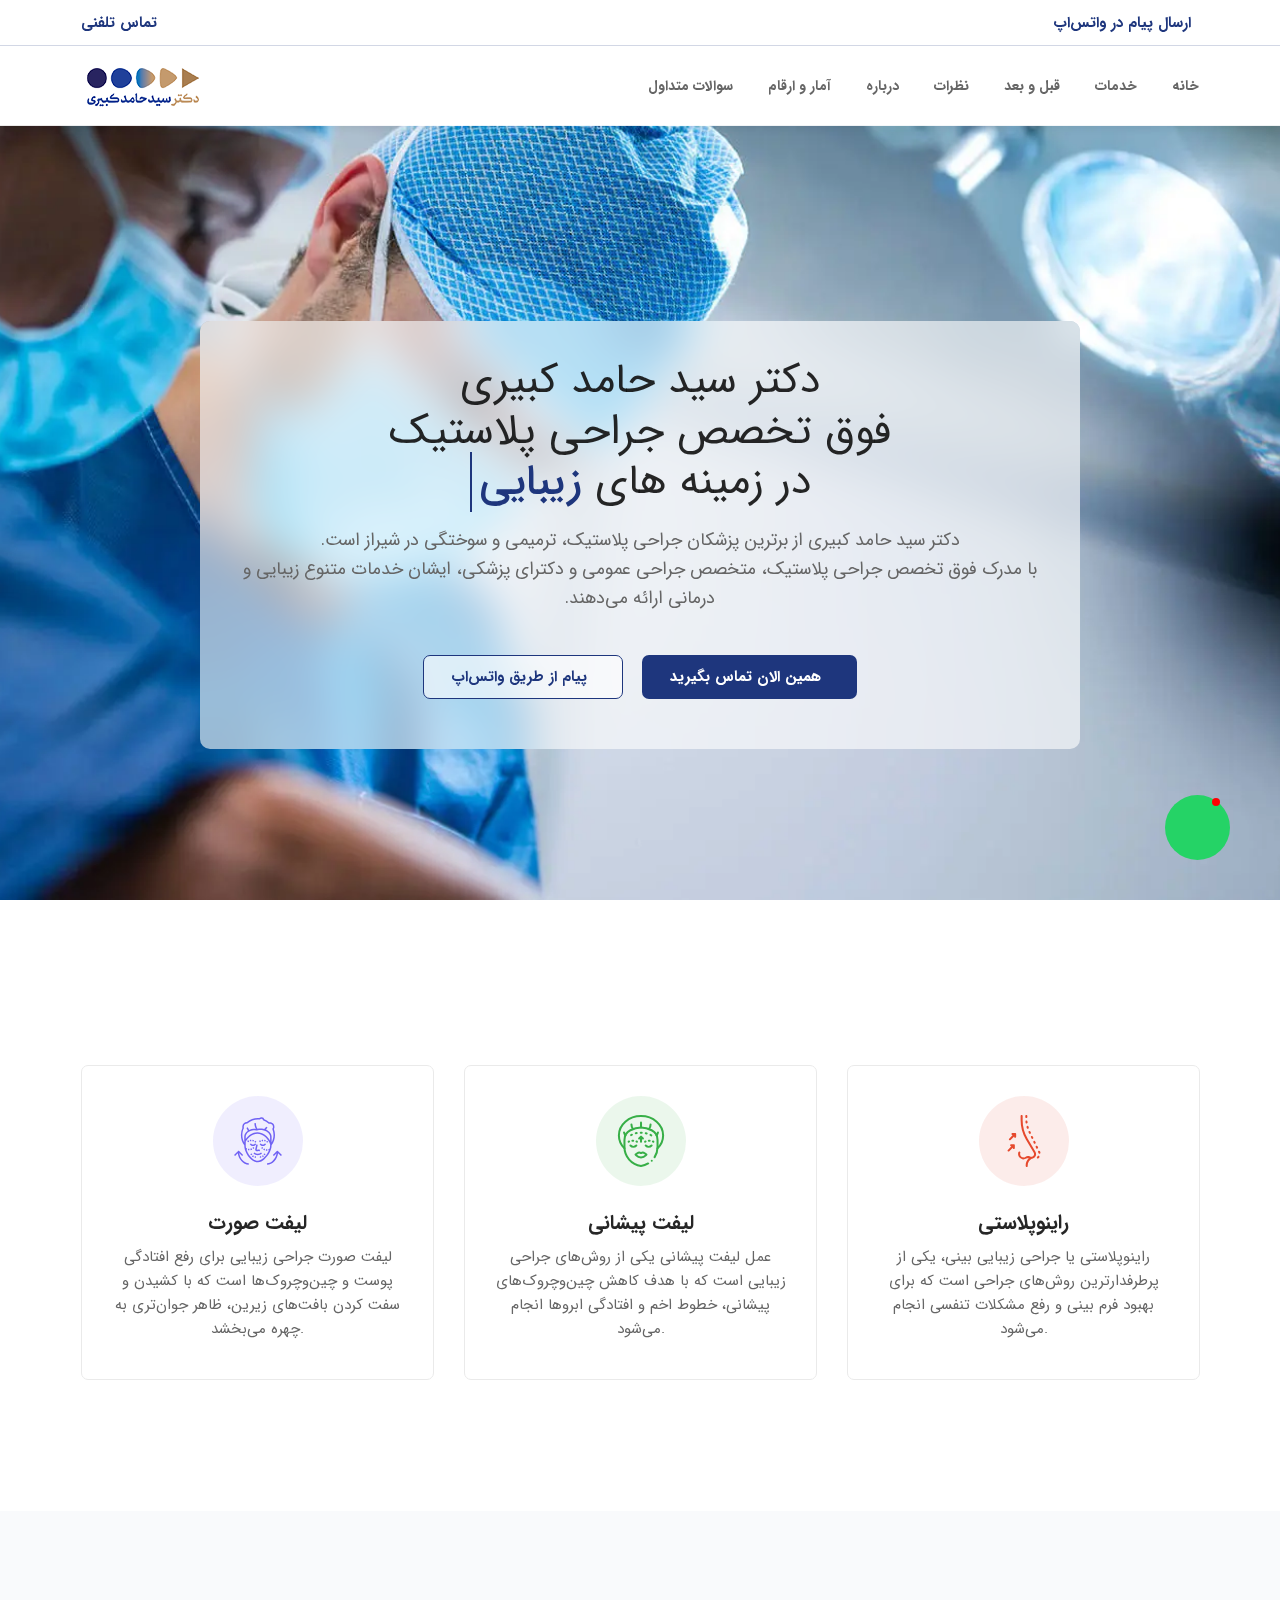
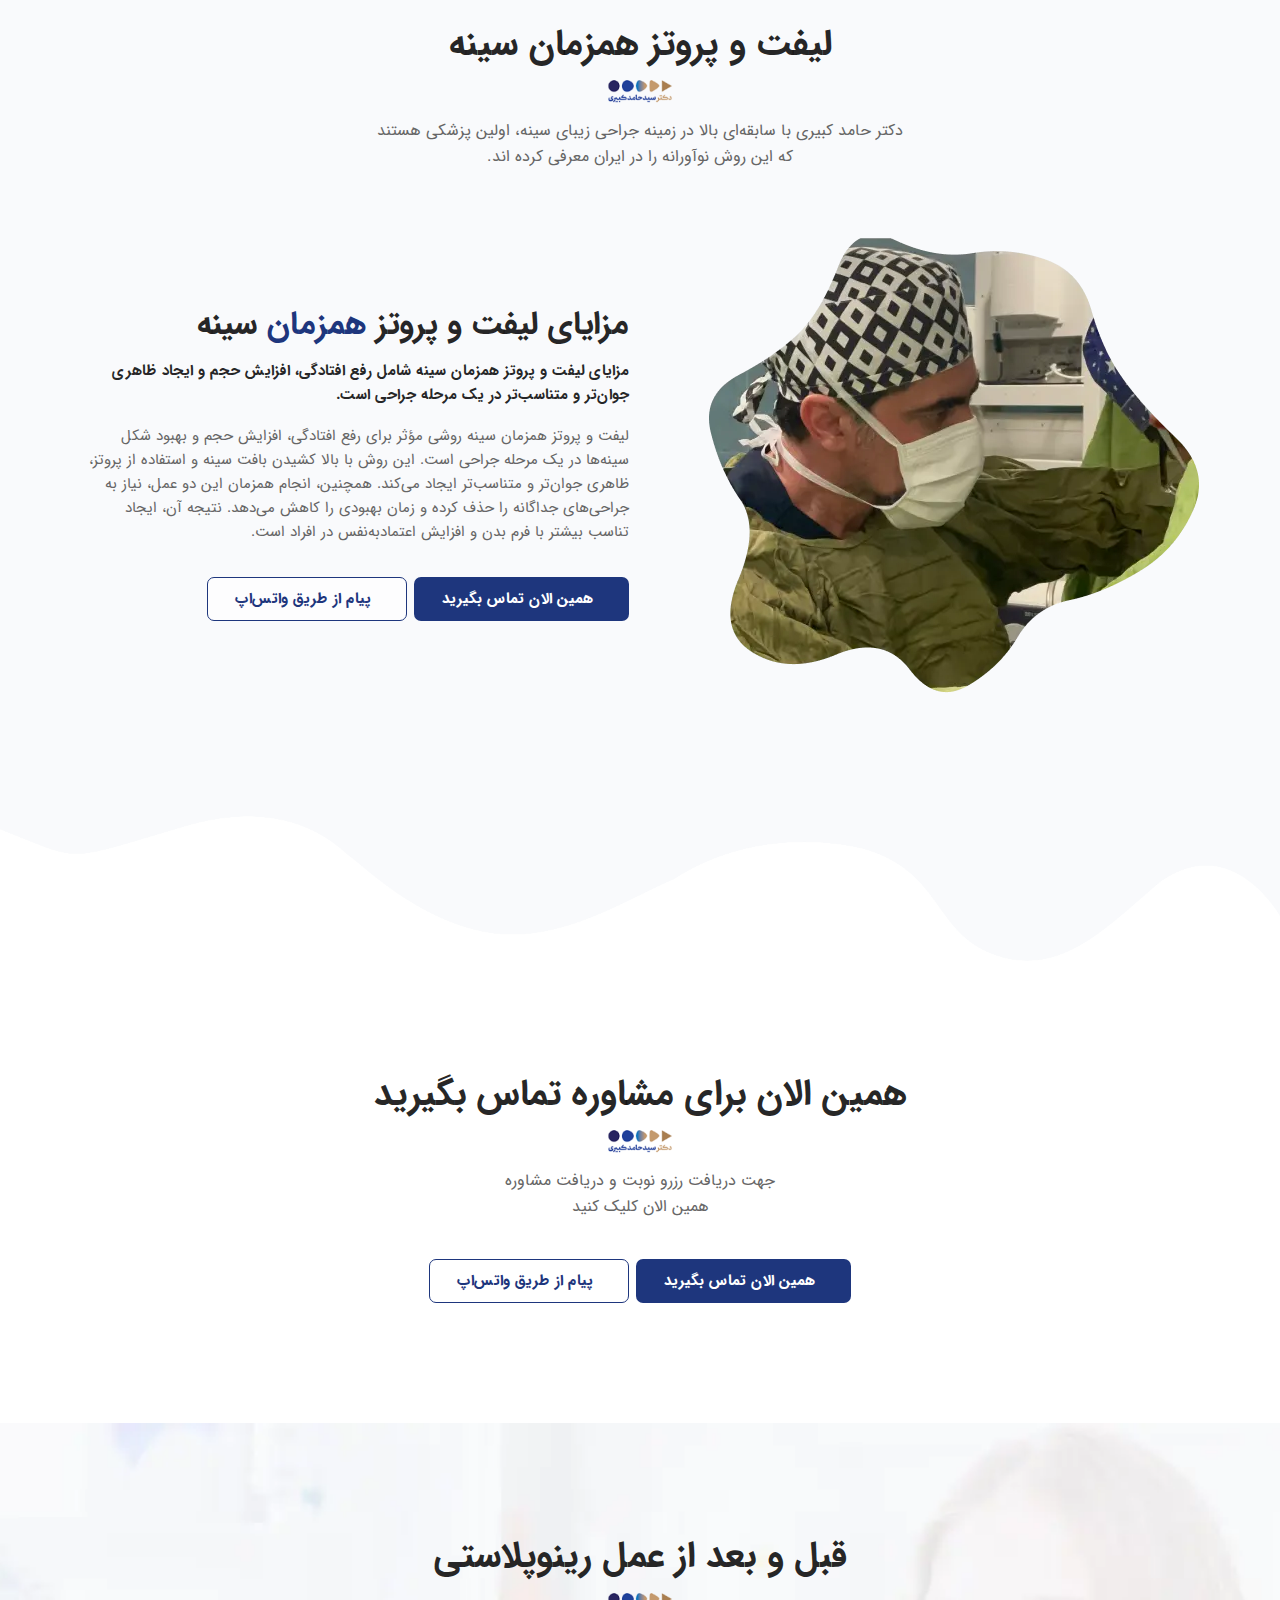
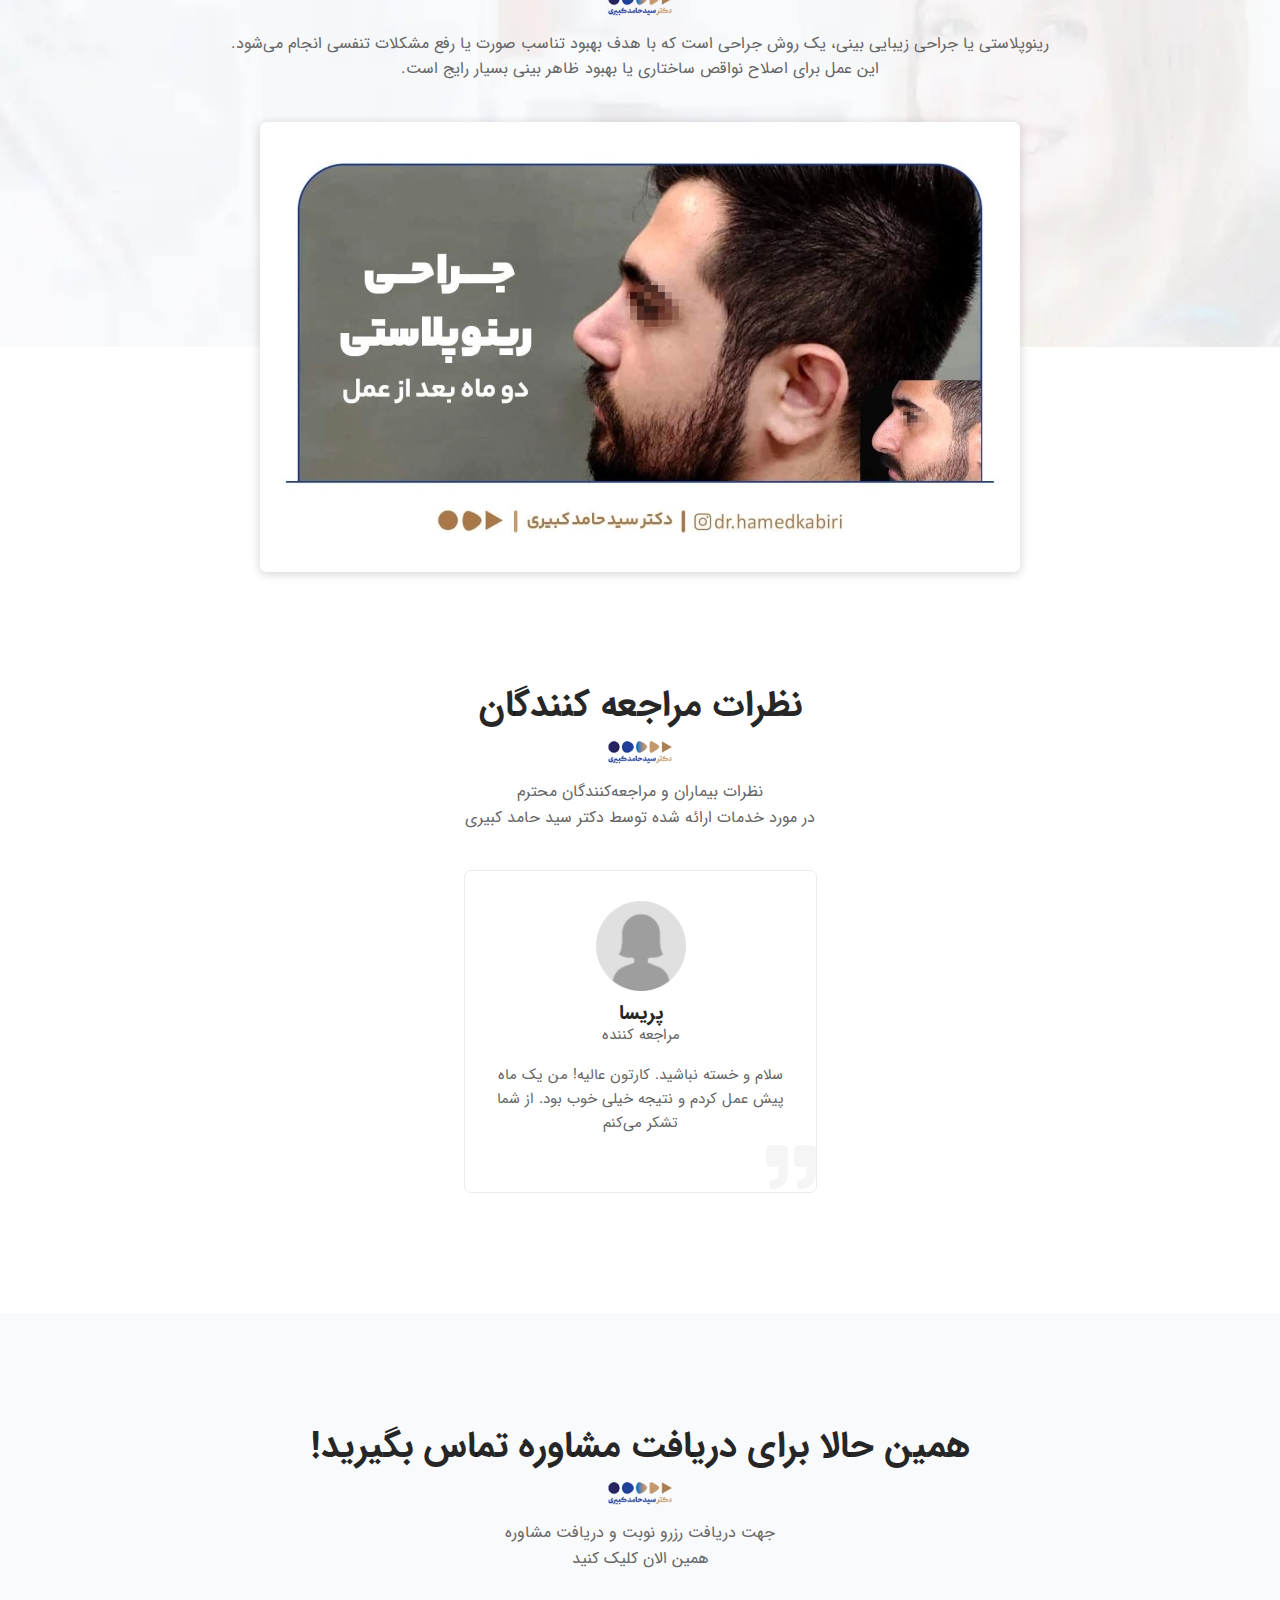
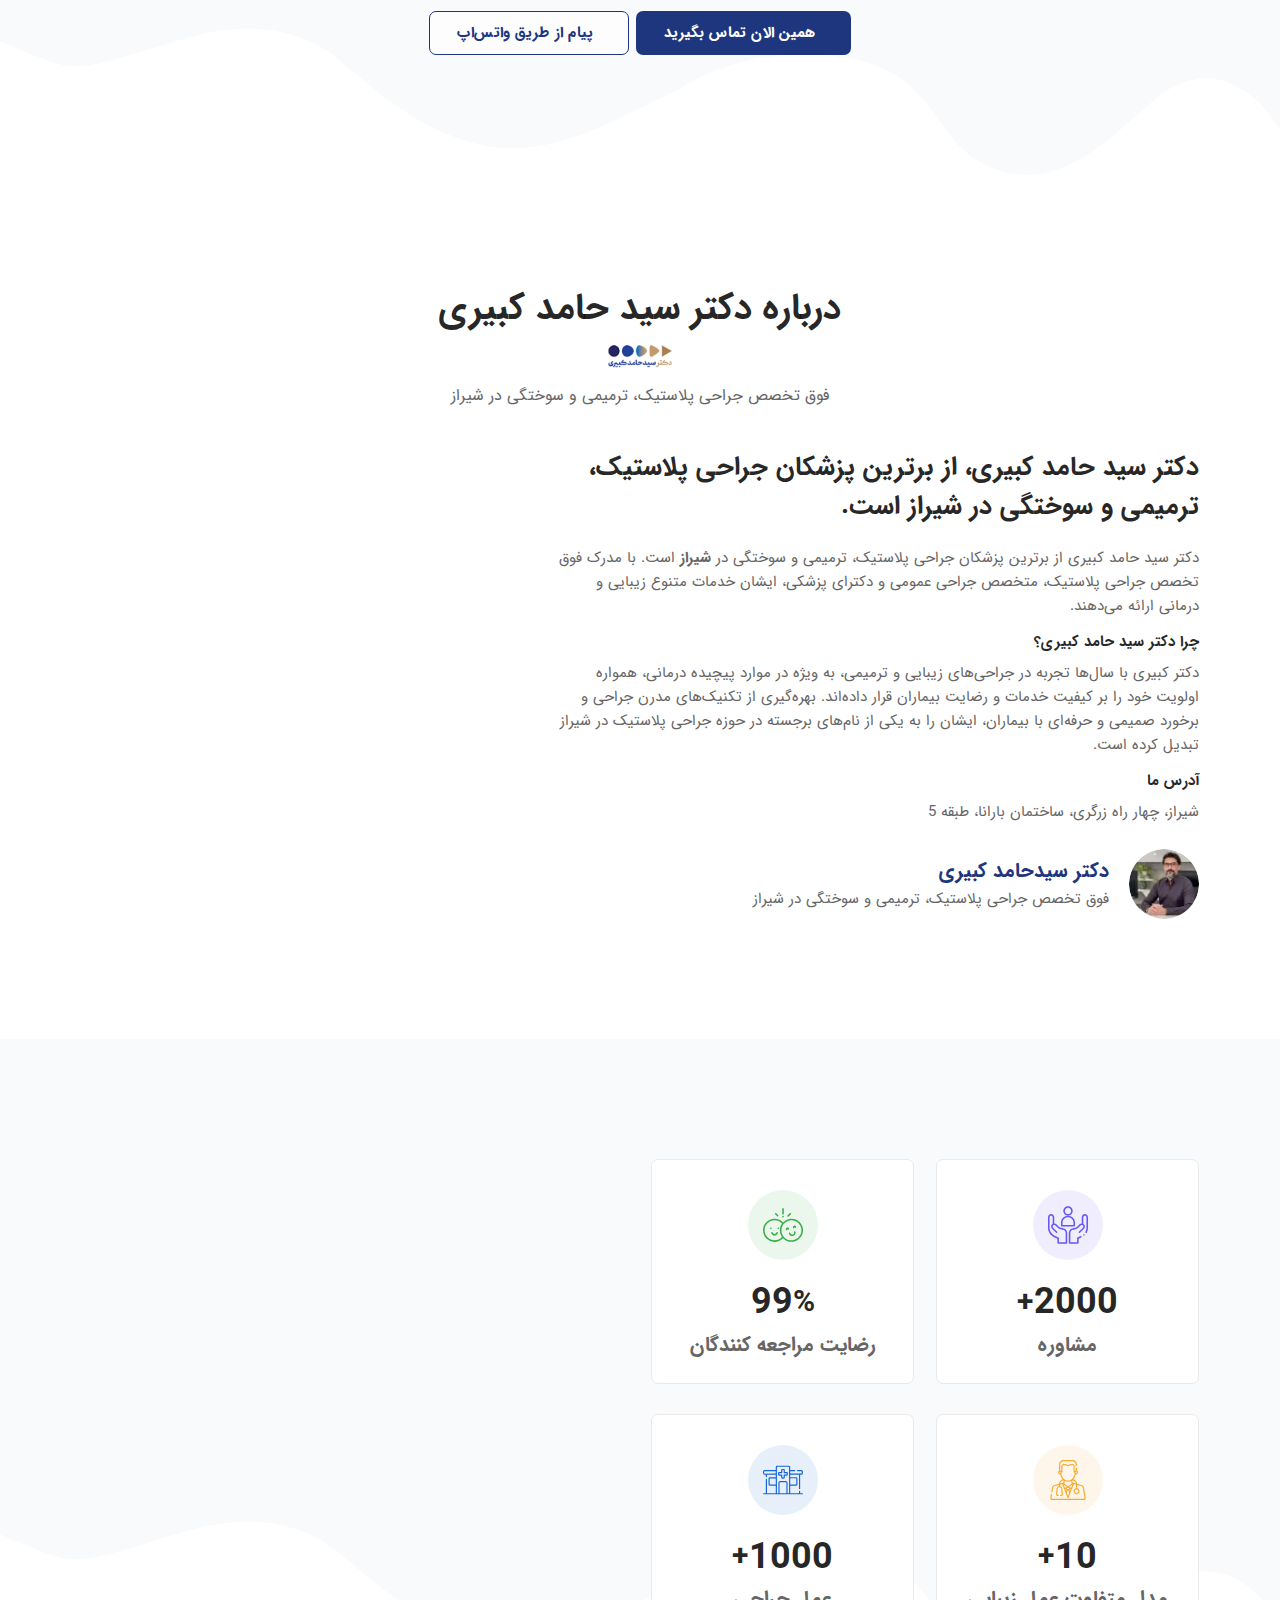
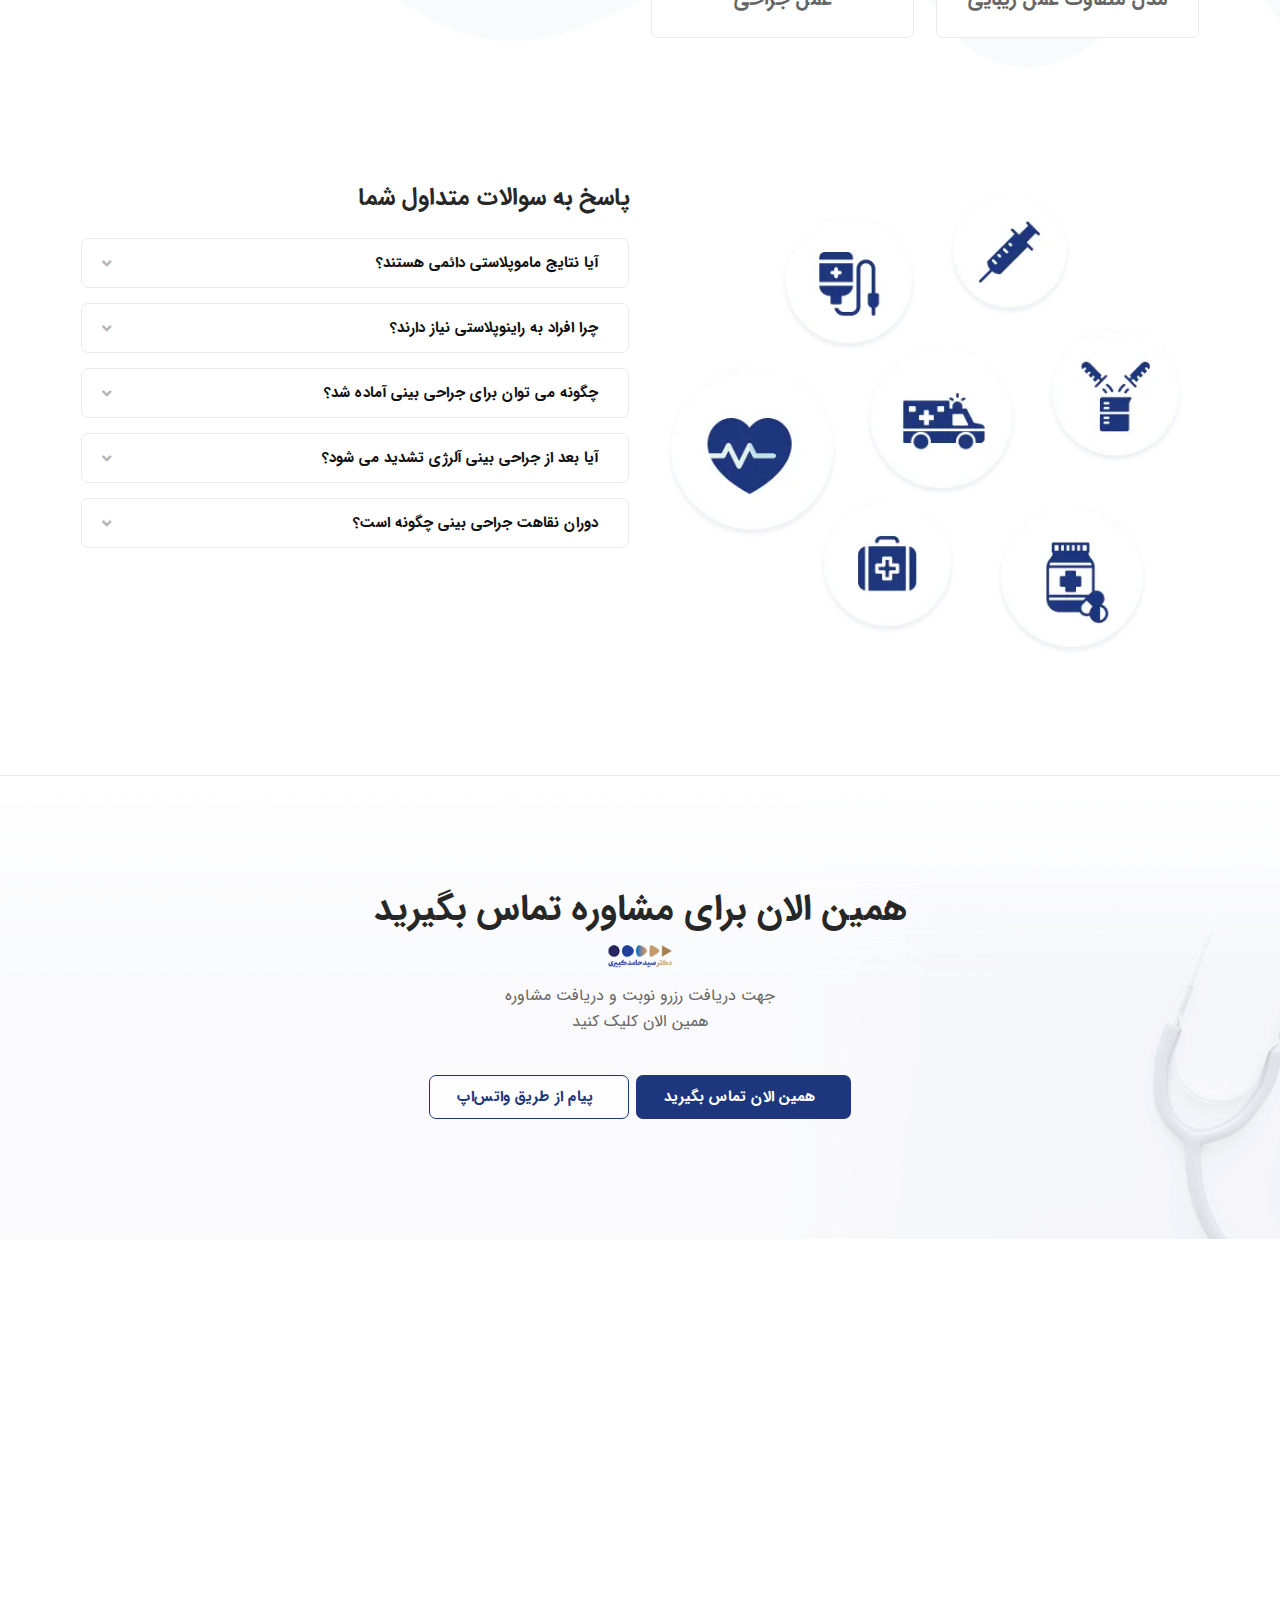
==== commit 73eda098: "sixth Deploy" ====
--- a/index.html
+++ b/index.html
@@ -110,6 +110,14 @@
             <div class="st-main-header-left">
               <div class="st-nav">
                 <ul class="st-nav-list st-onepage-nav">
+                  <li>
+                    <a
+                      href="https://drhamedkabiri.com/"
+                      class=""
+                      target="_blank"
+                      >خانه</a
+                    >
+                  </li>
                   <li><a href="#services" class="st-smooth-move">خدمات</a></li>
                   <li>
                     <a href="#beforeafter" class="st-smooth-move">قبل و بعد</a>
@@ -130,7 +138,10 @@
               </div>
             </div>
             <div class="st-main-header-right">
-              <a class="st-site-branding" href="/"
+              <a
+                class="st-site-branding"
+                href="https://drhamedkabiri.com/"
+                target="_blank"
                 ><img src="assets/img/logo.png" alt="Dr. Hamed Kabiri"
               /></a>
             </div>
@@ -155,6 +166,7 @@
               فوق تخصص جراحی پلاستیک
               <br />
               در زمینه های
+
               <span class="cd-words-wrapper">
                 <b class="is-visible">زیبایی</b>
                 <b class="is-hidden">سوختگی</b>
@@ -1596,21 +1608,6 @@
                   <h2 class="st-shedule-title">راه‌های ارتباطی ما</h2>
                   <ul class="st-shedule-list">
                     <li>
-                      <div class="st-shedule-left">واتس اپ ما</div>
-                      <div class="st-shedule-right">
-                        <div
-                          class="d-flex align-items-center gap-1 position-relative org-color"
-                        >
-                          <a href="https://wa.me/989174047171" target="”_blank”"
-                            >پیام به واتس‌اپ</a
-                          >
-                          <iconify-icon
-                            icon="iconamoon:link-external-bold"
-                          ></iconify-icon>
-                        </div>
-                      </div>
-                    </li>
-                    <li>
                       <div class="st-shedule-left">صفحه اینستاگرام ما</div>
                       <div class="st-shedule-right">
                         <div
@@ -1681,9 +1678,13 @@
                       </div>
                     </li>
                     <li>
-                      <div class="st-shedule-left">روزهای کاری</div>
-                      <div class="st-shedule-right org-color">
-                        دوشنبه و سه‌شنبه از ساعت ۱۶
+                      <div class="st-shedule-left">آدرس</div>
+                      <div
+                        class="st-shedule-right d-flex align-items-center gap-1 org-color"
+                      >
+                        <small
+                          >شیراز، چهار راه زرگری، ساختمان بارانا، طبقه 5</small
+                        >
                       </div>
                     </li>
                   </ul>
@@ -2293,13 +2294,13 @@
       </section>
       <!-- End News Letter -->
 
-      <div class="st-google-map">
+      <!-- <div class="st-google-map">
         <iframe
           src="https://www.google.com/maps/embed?pb=!1m13!1m8!1m3!1d216.74725336428696!2d52.49228959176849!3d29.6340196029847!3m2!1i1024!2i768!4f13.1!3m2!1m1!2zMjnCsDM4JzAyLjUiTiA1MsKwMjknMzIuNCJF!5e0!3m2!1sen!2sus!4v1736056354398!5m2!1sen!2sus"
           allowfullscreen
           loading="lazy"
         ></iframe>
-      </div>
+      </div> -->
     </div>
     <!-- Start Footer -->
     <footer
@@ -2312,11 +2313,13 @@
             <div class="col-lg-3">
               <div class="st-footer-widget">
                 <div class="st-text-field">
-                  <img
-                    src="assets/img/footer-logo.png"
-                    alt="Dr. Hamed Kabiri"
-                    class="st-footer-logo"
-                  />
+                  <a href="https://drhamedkabiri.com/" target="_blank">
+                    <img
+                      src="assets/img/footer-logo.png"
+                      alt="Dr. Hamed Kabiri"
+                      class="st-footer-logo"
+                    />
+                  </a>
                   <div class="st-height-b25 st-height-lg-b25"></div>
                   <div class="st-footer-text text-justify ps-lg-4">
                     دکتر سید حامد کبیری، پزشک فوق تخصص جراحی پلاستیک، ترمیمی و
--- a/assets/css/style.css
+++ b/assets/css/style.css
@@ -53,6 +53,27 @@
   --org-color: #1e367d;
 }
 
+/* ===== Scrollbar CSS ===== */
+/* Firefox */
+* {
+  scrollbar-width: thin;
+  scrollbar-color: #1e387c #d2d7e5;
+}
+
+/* Chrome, Edge, and Safari */
+*::-webkit-scrollbar {
+  width: 51px;
+}
+
+*::-webkit-scrollbar-track {
+  background: #d2d7e5;
+}
+
+*::-webkit-scrollbar-thumb {
+  background-color: #1e387c;
+  border-radius: 44px;
+  border: 39px solid #ffffff;
+}
 /*--------------------------------------------------------------
 1. Typography
 ----------------------------------------------------------------*/
@@ -1507,10 +1528,10 @@
   .st-nav .st-nav-list li {
     position: relative;
   }
-  .st-nav .st-nav-list li a.active {
+  .st-nav .st-nav-list li:not(:first-child) a.active {
     color: var(--org-color);
   }
-  .st-nav .st-nav-list li a.active:before {
+  .st-nav .st-nav-list li:not(:first-child) a.active:before {
     width: 100%;
   }
   .st-nav .st-nav-list ul {
@@ -1846,6 +1867,14 @@
   transition: all 0.4s ease;
   border: 1px solid transparent;
 }
+
+@media only screen and (max-width: 36rem) {
+  .st-btn.st-style1,
+  .st-btn.st-style2 {
+    min-width: 220px;
+  }
+}
+
 .st-btn.st-style1.st-rounded,
 .st-btn.st-style2.st-rounded {
   border-radius: 1.6em;
@@ -1857,7 +1886,7 @@
 }
 .st-btn.st-style1.whatsapp iconify-icon,
 .st-btn.st-style2.whatsapp iconify-icon {
-  font-size: 24px;
+  font-size: 21px;
   color: #25d366;
 }
 
@@ -2470,7 +2499,7 @@
   margin: auto;
 }
 .st-hero-text.st-style1 .st-btn {
-  min-width: 152px;
+  min-width: 180px;
 }
 
 .st-hero.st-style1 .st-hero-bg {
@@ -2688,6 +2717,15 @@
   }
   .animated-icon-wrap {
     display: none;
+  }
+}
+
+@media only screen and (max-width: 26.25rem) {
+  .st-hero.st-style1 .st-hero-title,
+  .st-hero.st-style1.st-type3 .st-hero-title {
+    /* font-size: 32px; */
+    font-size: 23px;
+    line-height: 1.5;
   }
 }
 .st-wave-animation {
